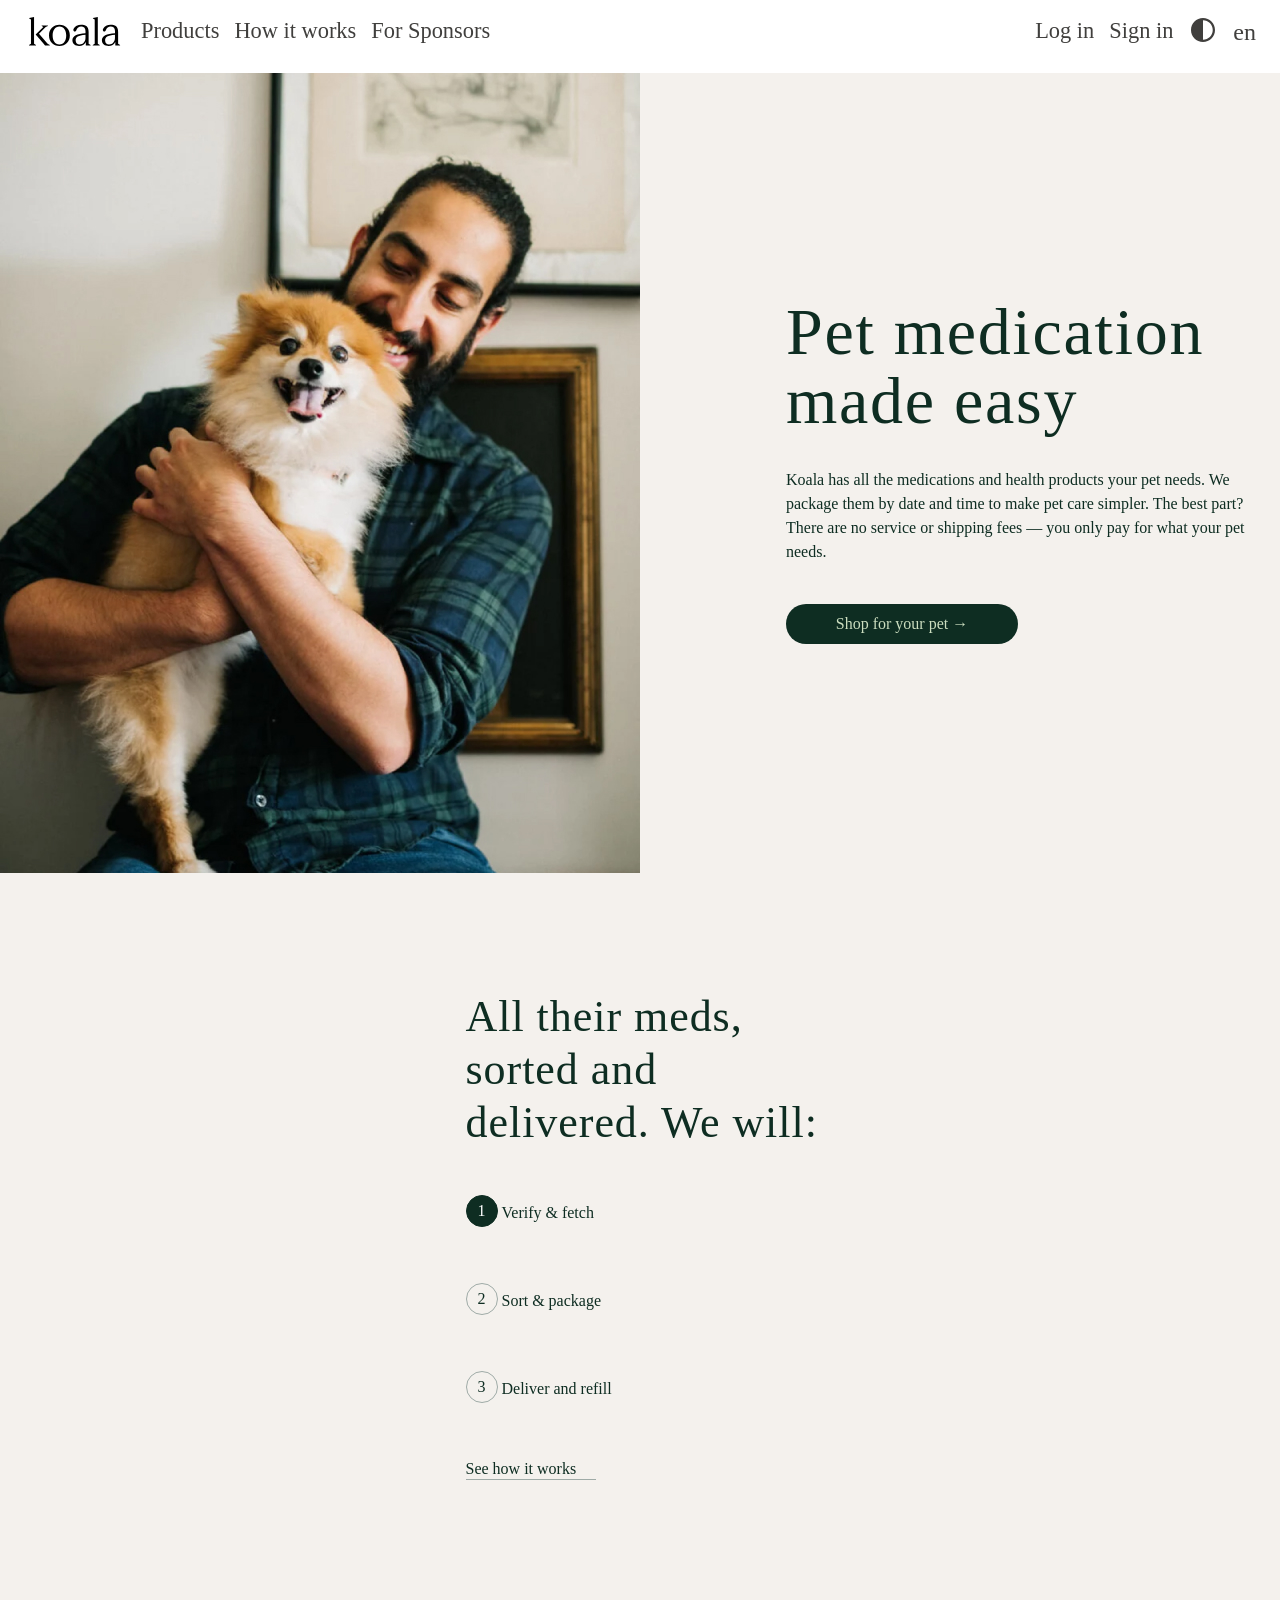
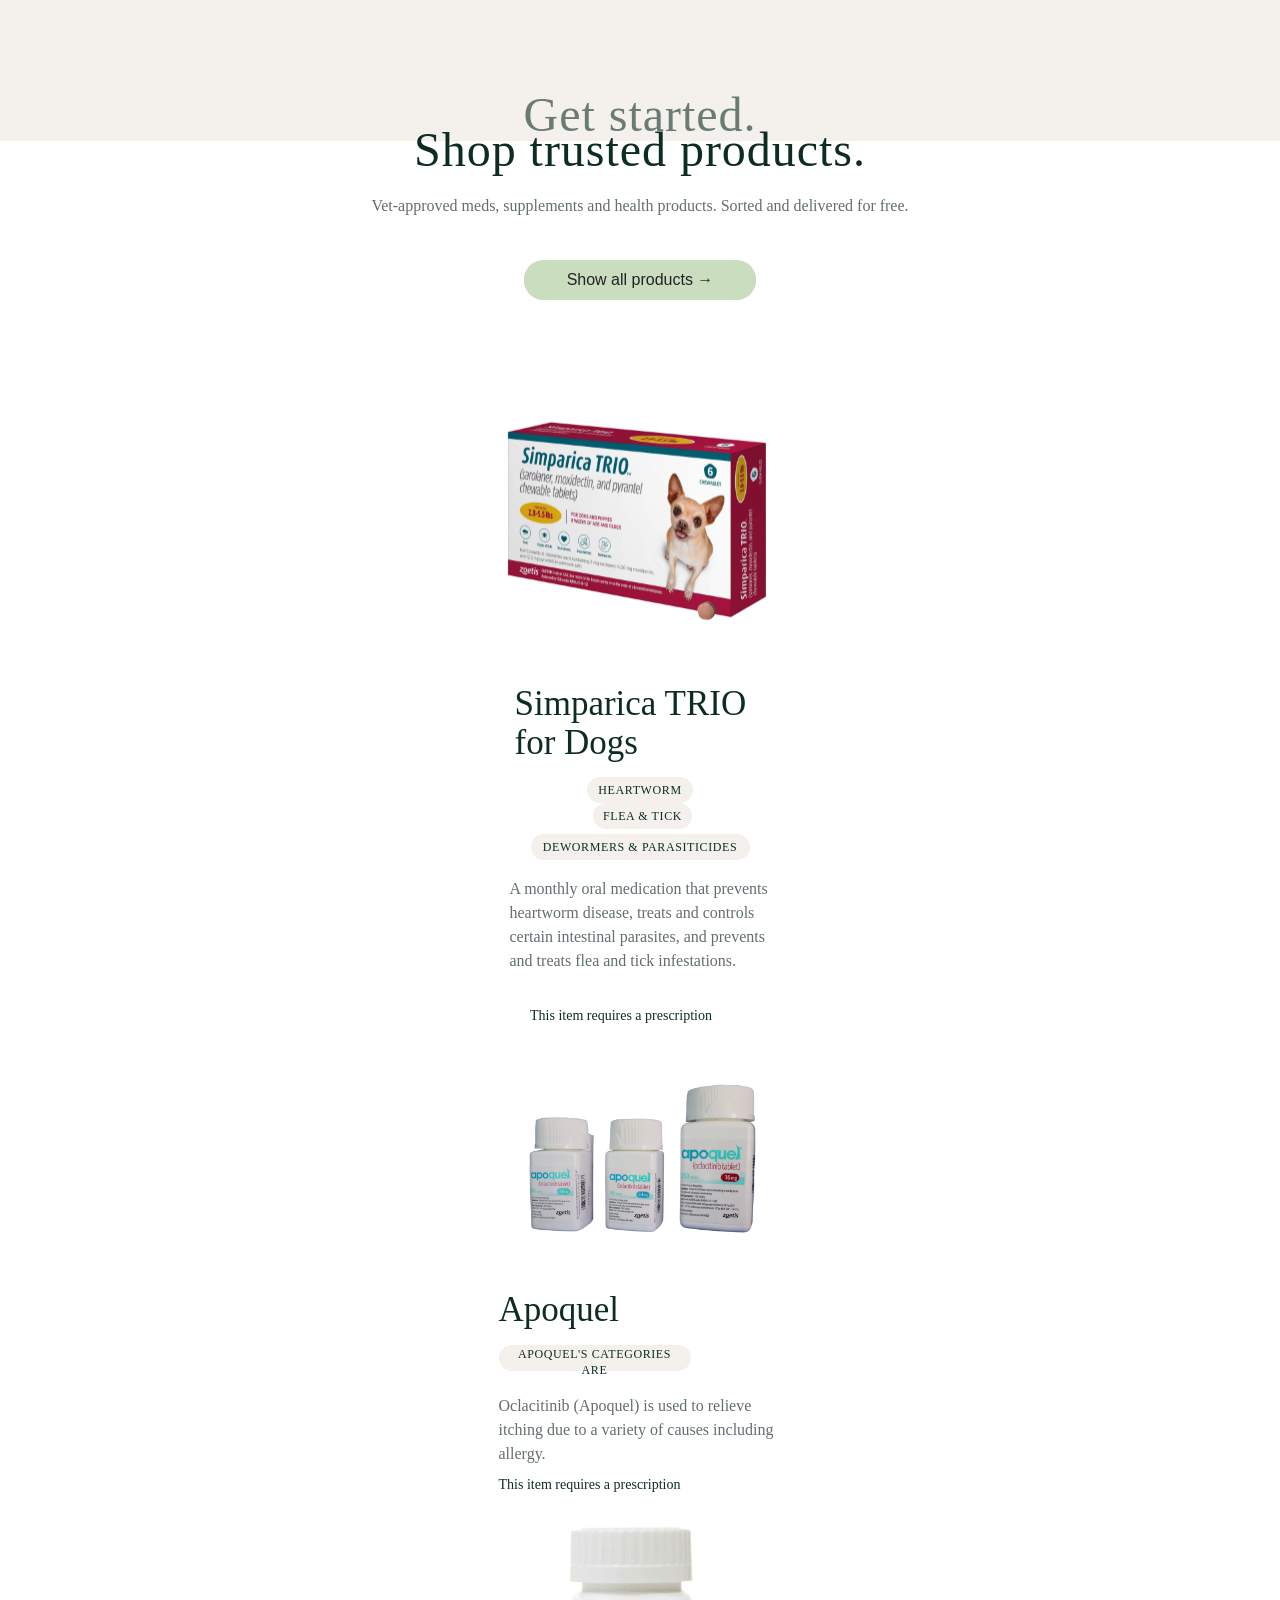
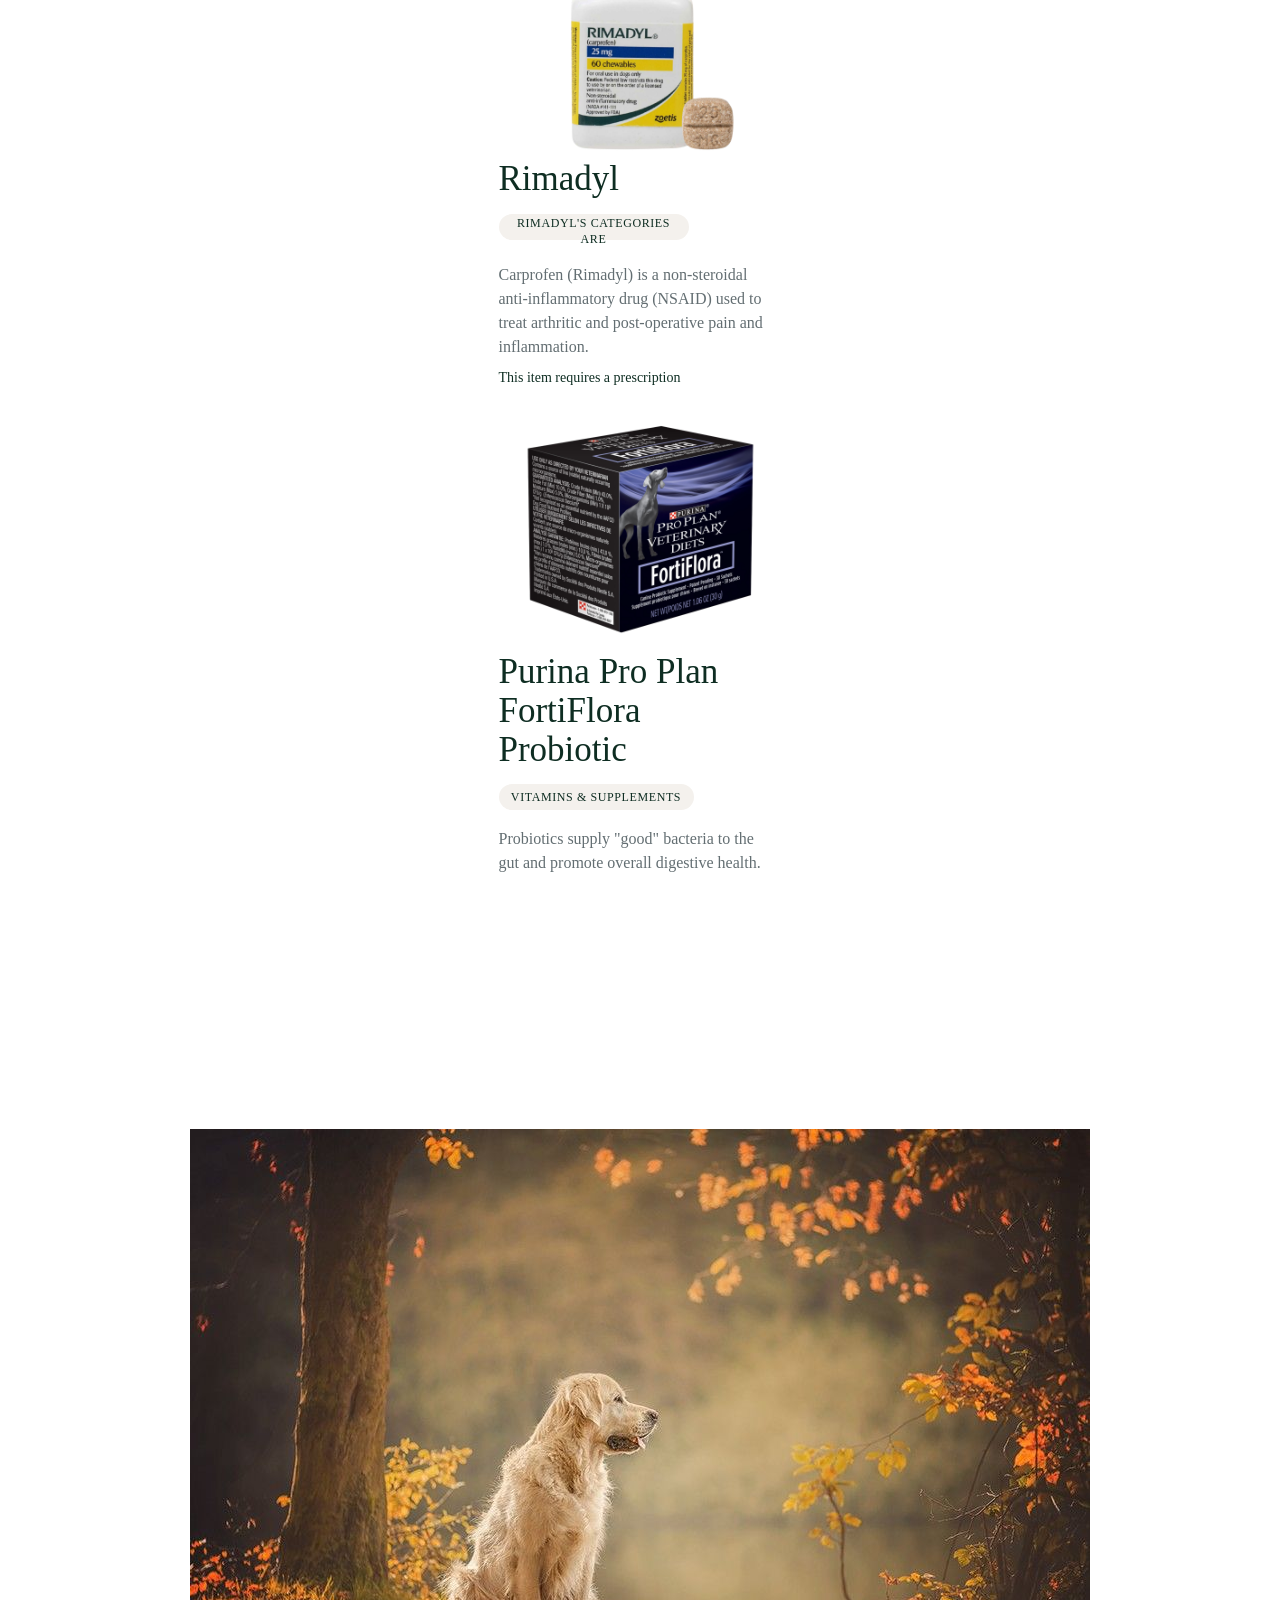
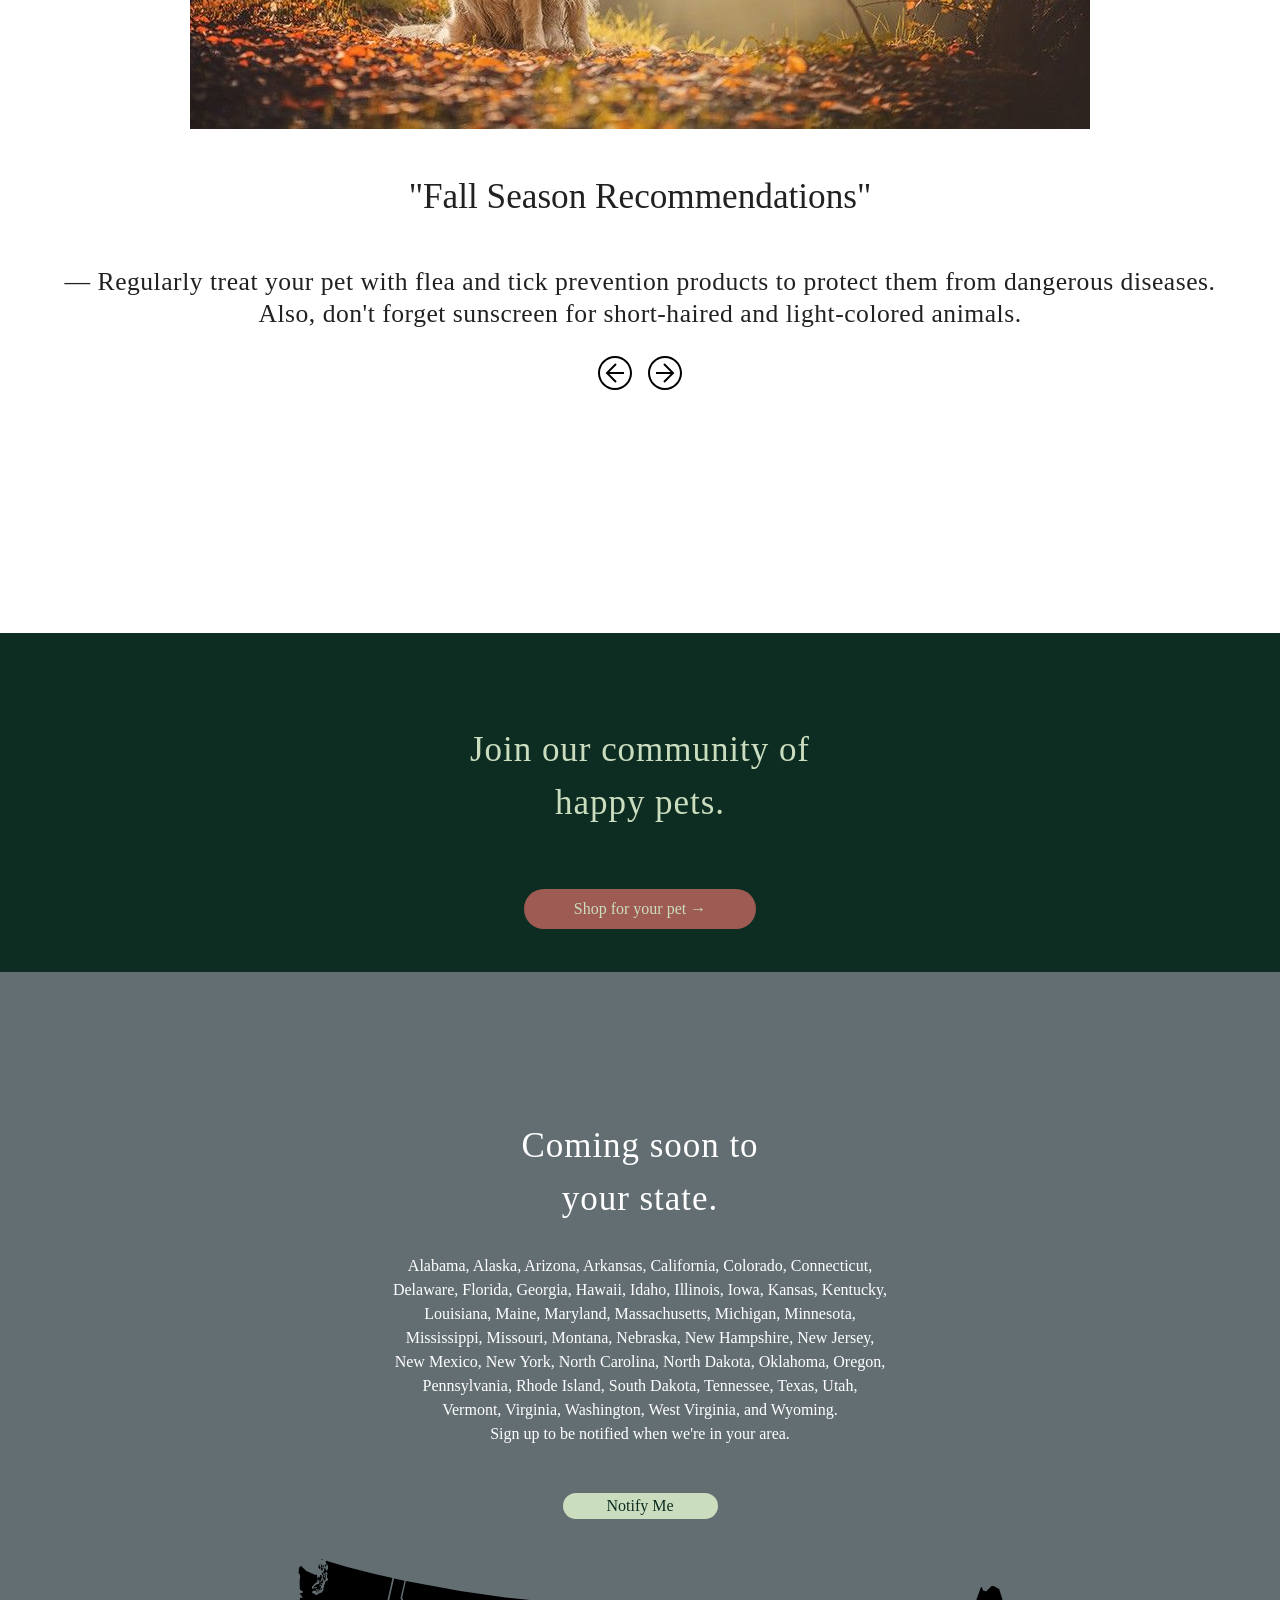
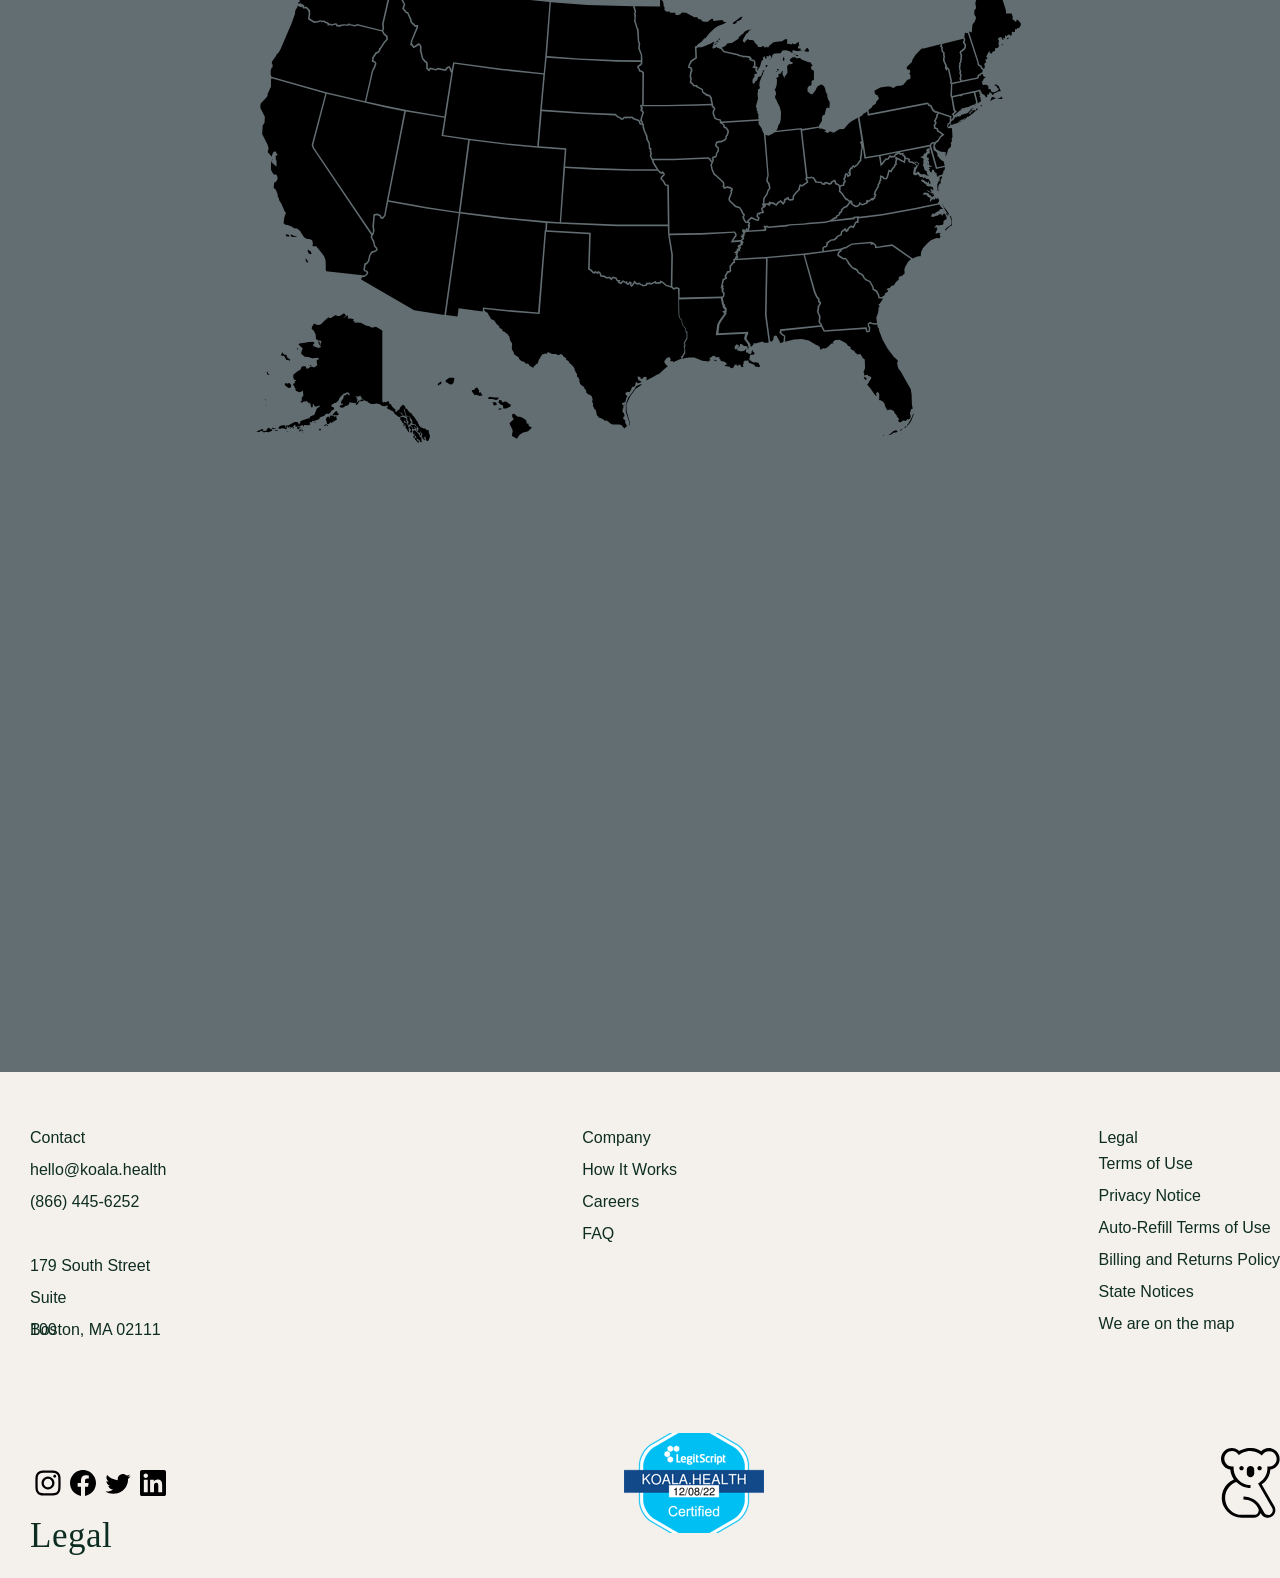
==== html/index.html @ c46f1e29 "v1.2" ====
<!DOCTYPE html>
<html lang="en">
<head>
    <meta charset="UTF-8">
    <meta name="viewport" content="width=device-width, initial-scale=1.0">
    <title>Koala Health</title>
    <link rel="stylesheet" href="../css/style.css">
    <link rel="stylesheet" href="../css/reset.css">
    <link rel="stylesheet" href="../css/stylewindows.css">
</head>
<body>
   <!--<header class="header">
        <div class="wrapper">
            <div class="header_wrapper">
                <nav class="menulogo_nav">
                    <ul class="menulogo_list">
                        <li class="menulogo_item">
                            <a href="" class="header_logo_link">
                                <img src="/img/svg/menu.svg" alt="" class="header_menu_pic">
                            </a>
                        </li>
                        <li class="menulogo_item">
                            <a href="" class="header_logo_link">
                                <img src="/img/svg/logo.svg" alt="" class="header_logo_pic">
                            </a>
                        </li>
                    </ul>
                </nav>                           

                    <nav class="header_nav">
                        
                        <ul class="header_list">
                            
                            <li class="header_item">
                                <a href="" class="header_link">Sign In</a>
                            </li>
                            <li class="header_item">
                                <a href="" class="header_link">Log In</a>
                            </li>
                            <li class="header_item">
                                <div class="changeLang">en</div>
                            </li>
                            <li class="header_item">
                                <a href="../html/howitworks.html" class="header_link">How it works</a>
                            </li>
                            
                        </ul>
                    </nav>
                </div>
            </div>
        </div>
    </header>-->
    <header>
        <div class="container">
            <div class="koala">
                <img class="header_logo_pic" src="../img/svg/logo.svg" alt="logo">
                <nav class="navigation">
                    <ul>
                        <li>
                            <a href="#Products" data-i18="1">Products</a>
                        </li>
                        <li>
                            <a href="../html/howitworks.html" data-i18="2">How it works</a>
                        </li>
                        <li>
                            <a href="../html/forsponsors.html" data-i18="3">For Sponsors</a>
                        </li>

                    </ul>
                </nav>
            </div>
            <div class="right">
                <div class="authorization">
                    <span class="logout hidden" data-i18="54">Logout</span>
                    <span class="logIn" data-i18="55">Log in</span>
                    <span class="sighIn" data-i18="56">Sign in</span>
                </div>
                <div class="changeTheme">
                    <svg width="30" height="30" viewBox="0 0 20 20" fill="none" xmlns="http://www.w3.org/2000/svg">
                        <path d="M10 3.5C13.5899 3.5 16.5 6.41015 16.5 10C16.5 13.5899 13.5899 16.5 10 16.5V3.5ZM10 2C5.58172 2 2 5.58172 2 10C2 14.4183 5.58172 18 10 18C14.4183 18 18 14.4183 18 10C18 5.58172 14.4183 2 10 2Z" fill="#212121"/>
                    </svg>                        
                </div>
                <div class="changeLang">en</div>
                <button class="search" data-i18="4">Search for products</button>
                <div class="burger">
                    <div class="burger_line"></div>
                    <div class="burger_line"></div>
                </div>
            </div>
        </div>
        <div class="burger_menu">
            <nav class="burger_menu_links">
                <ul>
                    <li class="nav_item logout_burger hidden">
                        <span class="nav_items_text" data-i18="54">Logout</span>
                    </li>
                    <li class="nav_item logIn_burger">
                        <span class="nav_items_text" data-i18="55">Log in</span>
                    </li>
                    <li class="nav_item sighIn_burger">
                        <span class="nav_items_text" data-i18="56">Sign in</span>
                    </li>
                    <li class="nav_item">
                        <a class="nav_items_text" href="#Products" data-i18="1">Products</a>
                    </li>
                    <li class="nav_item">
                        <a class="nav_items_text" href="../html/howitworks.html" data-i18="2">How it works</a>
                    </li>
                    <li class="nav_item">
                        <a class="nav_items_text" href="../html/forsponsors.html" data-i18="3">For Sponsors</a>
                    </li>
                </ul>
            </nav>
        </div>
    </header>
    <main class="main">
        <div class="intro">
            <div class="intro_wrap">
                <div class="intro_img">
                    <img src="../img/jpg/intro.jpg" alt="" class="intro_pic">
                </div>
                    <div class="intro_title_right-text">
                        <div class="intro_text_title">
                            <h1 data-i18="7" class="intro_text_title_h">Pet medication made easy</h1>
                        </div>
                        <div class="inro_text_undertitle">
                            <h3 data-i18="104" class="intro_text_undertitle_h3">Koala has all the medications and health products your pet needs. We package them by date and time to make pet care simpler. The best part? There are no service or shipping fees — you only pay for what your pet needs.</h3>
                        </div>
                        <div class="button_shop_pet">
                            <button data-i18="9" type="button" class="button_shop_pet_pic" >Shop for your pet →</button>
                        </div>
                    </div>
                </div>
            </div>
            <div class="tablets">
                <div class="tablets_wrap">
                    <div class="tablets_text">
                        <div class="tablets_text_title">
                            <h2 data-i18="10" class="tablets_text_title_h2">All their meds, sorted and delivered. We will:</h2>
                        </div>
                    </div>
                    <ul class="tablets_list">
                        <li class="tablets_item">
                            <div class="tabletsnum green">
                                <button class="button_circle green"><h3 class="button_text white">1</h3></button>
                                <div class="tablet_text_container">
                                    <h3 data-i18="11" class="tablet_text">Verify & fetch</h3>
                                </div>
                            </div>
                        </li>
                        <li class="tablets_item">
                            <div class="tabletsnum white">
                                <button class="button_circle white"><h3 class="button_text black">2</h3></button>
                                <div class="tablet_text_container">
                                    <h3 data-i18="12"  class="tablet_text">Sort & package</h3>
                                </div>
                            </div>
                        </li>
                        <li class="tablets_item">
                            <div class="tabletsnum white">
                                <button class="button_circle white"><h3 class="button_text black">3</h3></button>
                                <div class="tablet_text_container">
                                    <h3 data-i18="13"  class="tablet_text">Deliver and refill</h3>
                                </div>
                            </div>
                        </li>
                        <li class="tablets_item">
                            <div class="tablets_link">
                                <a href="" class="tablets_link_text">
                                    <h3 data-i18="14" class="tablet_text underline">See how it works</h3>
                                </a>
                            </div>
                            <div class="tablet_underline"></div>    
                        </li>
                    </ul>
                </div>
                <div class="tablets_img">
                    <img src="../img/svg/tablets.svg" alt="" class="tablets-pic">
                </div>
            </div>
            <div class="get_started">
               <h3 data-i18="15" class="get_started_text">Get started.</h3> 
            </div>
            
        </main>
        <div class="shop">
            <div class="shop_wrapper">
                <div class="shop_title_text">
                    <h2 data-i18="16" class="shop_trusted_text">Shop trusted products.</h2>
                    <h3 data-i18="17"  class="shop_undertitle_text">Vet-approved meds, supplements and health products. Sorted and delivered for free.</h3>
                </div>
                <div class="shop_button_title">
                    <button data-i18="18" class="button_shop">Show all products → </button>
                </div>
            </div>
            <div class="catalog_shop">
                <div class="catalog_first">
                    <img src="../img/svg/catalog_first.svg" alt="">
                    <h2 data-i18="19" class="catalog_text_title first">Simparica TRIO for Dogs</h2>
                    <button data-i18="20" class="catalog_first_button first">Heartworm</button>
                    <button data-i18="21" class="catalog_first_button second">Flea & Tick</button>
                    <button data-i18="22" class="catalog_first_button third">Dewormers & Parasiticides</button>
                    <h3 data-i18="23" class="catalog_text_underbutton first">A monthly oral medication that prevents heartworm disease, treats and controls certain intestinal parasites, and prevents and treats flea and tick infestations.</h3>
                    <h4 data-i18="24" class="catalog_lasttext">This item requires a prescription</h4>
                </div>
                <div class="catalog_second">
                    <img src="../img/svg/catalog_second.svg" alt="">
                    <h2 data-i18="25" class="catalog_text_title second">Apoquel</h2>
                    <button data-i18="26" class="catalog_first_button fourth">Apoquel's categories are</button>
                    <h3 data-i18="27" class="catalog_text_underbutton second">Oclacitinib (Apoquel) is used to relieve itching due to a variety of causes including allergy.</h3>
                    <h4 data-i18="28" class="catalog_lasttext">This item requires a prescription</h4>
                </div>
                <div class="catalog_third">
                    <img src="../img/svg/catalog_third.svg" alt="">
                    <h2 data-i18="70" class="catalog_text_title third">Rimadyl</h2>
                    <button data-i18="71" class="catalog_first_button fifth">Rimadyl's categories are</button>
                    <h3 data-i18="72" class="catalog_text_underbutton third">Carprofen (Rimadyl) is a non-steroidal anti-inflammatory drug (NSAID) used to treat arthritic and post-operative pain and inflammation.</h3>
                    <h4 data-i18="73" class="catalog_lasttext">This item requires a prescription</h4>
                </div>
                <div class="catalog_fourth">
                    <img src="../img/svg/catalog_fourth.svg" alt="">
                    <h2 data-i18="74" class="catalog_text_title fourth">Purina Pro Plan FortiFlora Probiotic</h2>
                    <button data-i18="75" class="catalog_first_button sixth">Vitamins & Supplements</button>
                    <h3 data-i18="76" class="catalog_text_underbutton fourth">Probiotics supply "good" bacteria to the gut and promote overall digestive health.</h3>
                </div>
            </div>
        </div>
        <div class="statements" id="statements">
            <div class="container">
                <div class="slider">
                    <div class="slider_container">

                        <div class="slide">
                            <img src= "../img/svg/slider1.jpg" alt="">
                            <p class="statement" data-i18="105">"Fall Season Recommendations"</p>
                            <p class="author" data-i18="106">— Regularly treat your pet with flea and tick prevention products to protect them from dangerous diseases. Also, don't forget sunscreen for short-haired and light-colored animals.</p>
                        </div>
                        <div class="slide">
                            <img src="../img/svg/slider2.jpg"alt="">
                            <p class="statement" data-i18="107">"Winter Season Recommendations"</p>
                            <p class="author" data-i18="108">— Do not take domestic animals on long walks in severe frost. Be sure to provide your pet with warm clothing and paw protection. Don't forget to regularly check for frostbite.</p>
                        </div>
                        <div class="slide">
                            <img src="../img/svg/slider3.jpg" alt="">
                            <p class="statement" data-i18="109">"Spring Season Recommendations"</p>
                            <p class="author" data-i18="110">— After the snow melts, carefully inspect your pet for ticks. Help the animal molt painlessly by providing proper nutrition and care.</p>
                        </div>
                    </div>
                    
                    <div class="arrows">
                        <div class="arrow arrowLeft">
                            <svg xmlns="http://www.w3.org/2000/svg" viewBox="0 0 50 50" width="50" height="50">
                                <path d="M25 42c-9.4 0-17-7.6-17-17S15.6 8 25 8s17 7.6 17 17-7.6 17-17 17zm0-32c-8.3 0-15 6.7-15 15s6.7 15 15 15 15
                                -6.7 15-15-6.7-15-15-15z"/>
                                <path d="M25.3 34.7L15.6 25l9.7-9.7 1.4 1.4-8.3 8.3 8.3 8.3z"/>
                                <path d="M17 24h17v2H17z"/>
                            </svg>
                        </div>
                        <div class="arrow arrowRight">
                            <svg xmlns="http://www.w3.org/2000/svg" viewBox="0 0 50 50" width="50" height="50">
                                <path d="M25 42c-9.4 0-17-7.6-17-17S15.6 8 25 8s17 7.6 17 17-7.6 17-17 17zm0-32c-8.3 0-15 6.7-15 15s6.7 15 15 15 15-6.7 
                                15-15-6.7-15-15-15z"/>
                                <path d="M24.7 34.7l-1.4-1.4 8.3-8.3-8.3-8.3 1.4-1.4 9.7 9.7z"/>
                                <path d="M16 24h17v2H16z"/>
                            </svg>
                        </div>
                    </div>
                </div>
            </div>
        </div>
        <div class="community">
            <div class="commutity_wrap">
                <div class="commutity_first-two_img">
                    <div class="community_first_img_container">
                        <img src="../img/svg/community_first.svg" alt="" class="community_first_img">
                        <div class="community_text_underimage">
                            <h3 data-i18="77" class="community_underimage_text">View Josie's care box</h3>
                            <button class="community_button_arrow">
                                <h5 class="arrow">→</h5>
                            </button>
                        </div>
                    </div>
                    <div class="community_second_img_container">
                        <img src="../img/svg/community_second.svg" alt="" class="community_second_img">
                        <div class="community_text_underimage">
                            <h3 data-i18="78" class="community_underimage_text">View Elijah's care box</h3>
                            <button class="community_button_arrow">
                                <h5 class="arrow">→</h5>
                            </button>
                        </div>
                    </div>
                </div>
                <div data-i18="79" class="community_join_text">Join our community of happy pets.</div>
                <button data-i18="80" type="button" class="button_shop_pet_pic red" >Shop for your pet →</button>
                <div class="commutity_last-two_img">
                    <div class="community_third_img_container">
                        <img src="../img/svg/community_third.svg" alt="" class="community_third_img">
                        <div class="community_text_underimage">
                            <h3 data-i18="81" class="community_underimage_text">View Waffles's care box</h3>
                            <button class="community_button_arrow">
                                <h5 class="arrow">→</h5>
                            </button>
                        </div>
                    </div>
                    <div class="community_fourth_img_container">
                        <img src="../img/svg/community_fourth.svg" alt="" class="community_fourth_img">
                        <div class="community_text_underimage">
                            <h3 data-i18="82" class="community_underimage_text">View Liliana's care box</h3>
                            <button class="community_button_arrow">
                                <h5 class="arrow">→</h5>
                            </button>
                        </div>
                    </div>
                </div>
            </div>
        </div>
        <div class="state">
            <div class="state_wrap">
                <div data-i18="83" class="state_title">Coming soon to your state.</div>
            </div>
            <div data-i18="84" class="state_undertitle">
                Alabama, Alaska, Arizona, Arkansas, California, Colorado, Connecticut, Delaware, Florida, Georgia, Hawaii, Idaho, Illinois, Iowa, Kansas, Kentucky, Louisiana, Maine, Maryland, Massachusetts, Michigan, Minnesota, Mississippi, Missouri, Montana, Nebraska, New Hampshire, New Jersey, New Mexico, New York, North Carolina, North Dakota, Oklahoma, Oregon, Pennsylvania, Rhode Island, South Dakota, Tennessee, Texas, Utah, Vermont, Virginia, Washington, West Virginia, and Wyoming.
                <br>
                Sign up to be notified when we're in your area.
              </div>
              <button data-i18="85" class="state_button">Notify Me</button>
              <img src="../img/svg/states.svg" alt="" class="states_img">
              <div class="map">
                  <div class="container">
                      <iframe src="https://www.google.com/maps/embed?pb=!1m14!1m8!1m3!1d11794.618662449053!2d-71.06482366295164!3d42.34988546388013!3m2!1i1024!2i768!4f13.1!3m3!1m2!1s0x89e37bcee3b0fbdf%3A0x8f96dca8df15fea1!2sKoala%20Health!5e0!3m2!1sru!2sby!4v1718054941399!5m2!1sru!2sby" width="600" height="450" style="border:0;" allowfullscreen="" loading="lazy" referrerpolicy="no-referrer-when-downgrade"></iframe>
                  </div>
              </div>
            </div>
        </section>
        <section class="pagination-section hidden">
            <div class="contain">
                <h1 class="title">Reviews</h1>
                <div class="posts"></div>
                <div class="pagination"></div>
            </div>
        </section>
        <footer class="footer">
            <div class="footer_wrap">
                <div class="footer_wrap_lists">
                    <div class="footer_wrap_list1">
                            <ul class="footer-list1">
                                <li class="footer-item">
                                  <div data-i18="86" class="footer-label first">Contact</div>
                             </li>
                             <li class="footer-item">
                                <div class="footer-list1-1">
                                    <a data-i18="87" href="mailto:hello@koala.health" class="footer-list text1">hello@koala.health</a>
                                </div>
                            </li>
                            <li class="footer-item">
                                <div class="footer-list1-2">
                                    <a data-i18="88" href="tel:+18664456252" class="footer-list text2">(866) 445-6252</a>
                                </div>
                            </li>
                            <li class="footer-item">
                                <div class="footer-list1-3">
                                    <a data-i18="89" href="#1" class="footer-list td text3">179 South Street</a>
                                </div>
                            </li>
                            <li class="footer-item">
                                <div class="footer-list1-4">
                                    <a data-i18="90" href="#1" class="footer-list td text4">Suite 100</a>
                                </div>
                            </li>
                            <li class="footer-item">
                                <div class="footer-list1-5">
                                    <a data-i18="91" href="#1" class="footer-list td text5">Boston, MA 02111</a>
                                </div>
                            </li>
                        </ul>
                    </div>
                    <div class="footer_wrap_list2">
                        <ul class="footer-list2">
                            <li class="footer-item">
                                <div data-i18="92" class="footer-label second">Company</div>
                            </li>
                            <li class="footer-item">
                                <div class="footer-list2-1">
                                    <a data-i18="93" href="#1" class="footer-list text6">How It Works</a>
                                </div>
                            </li>
                            <li class="footer-item">
                                <div class="footer-list2-2">
                                    <a data-i18="94" href="#1" class="footer-list text7">Careers</a>
                                </div>
                            </li>
                            <li class="footer-item">
                                <div class="footer-list2-3">
                                    <a data-i18="95" href="#1" class="footer-list text8">FAQ</a>
                                </div>
                            </li>
                        </ul>
                    </div>
                    <div class="footer_wrap_list3">
                        <ul class="footer-list3">
                            <li class="footer-item">
                                <div data-i18="96" class="footer-label third">Legal</div>
                            </li>
                            <li class="footer-item3">
                                <div class="footer-list3">
                                    <a data-i18="97" href="#1" class="footer-list text9">Terms of Use</a>
                                </div>
                            </li>
                            <li class="footer-item3">
                                <div class="footer-list3">
                                    <a data-i18="98" href="#1" class="footer-list text10">Privacy Notice</a>
                                </div>
                            </li>
                            <li class="footer-item3">
                                <div class="footer-list3">
                                    <a data-i18="99" href="#1" class="footer-list text11">Auto-Refill Terms of Use</a>
                                </div>
                            </li>
                            <li class="footer-item3">
                                <div class="footer-list3">
                                    <a data-i18="100" href="#1" class="footer-list text12">Billing and Returns Policy</a>
                                </div>
                            </li>
                            <li class="footer-item3">
                                <div class="footer-list3">
                                    <a data-i18="101" href="#1" class="footer-list text13">State Notices</a>
                                </div>
                            </li>
                            <li class="footer-item3">
                                <div class="footer-list3">
                                    <a data-i18="102" href="https://www.google.com/maps/place/Koala+Health/@42.3502978,-71.0576568,15z/data=!4m6!3m5!1s0x89e37bcee3b0fbdf:0x8f96dca8df15fea1!8m2!3d42.3502978!4d-71.0576568!16s%2Fg%2F11sfrqntq6?entry=ttu" class="footer-list text14">We are on the map</a>
                                </div>
                            </li>
                            </ul>
                            
                    </div>
                </div>
                <div class="footer_down">
                    <div class="footer_down_wrap">
                        <div class="footer_down_left">
                            <div class="footer_down_left_list">
                                <img src="../img/svg/inst.svg" alt="">
                                <img src="../img/svg/facebook.svg" alt="">
                                <img src="../img/svg/twitter.svg" alt="">
                                <img src="../img/svg/linkedin.svg" alt="">
                            </div>
                            <div data-i18="103" class="legal_text"><h3 class="legal">Legal</h3></div>
                        </div>
                        <div class="footer_down_center">
                            <img src="../img/svg/koala_health_logo.svg" alt="">
                        </div>
                        <div class="footer_down_right">
                            <img src="../img/svg/koala.svg" alt="">
                        </div>
                    </div>
                </div>    
            </div>
        </footer>
        
    <div class="modalRegister_Background modal_background">
        <div class="modalRegister modal">
            <div class="content">
                <form class="form_Register">
                    <h2 class="header_Registration" data-i18="57">Registration</h2>
                    <div class="inputWrapper inputNameWrapper">
                        <input type="text" placeholder="Name" class="inputName" data-i18-placeholder="63">
                        <div class="mistakeMessage mistakeMessageName"></div>
                    </div>
                    <div class="inputWrapper inputSurnameWrapper">
                        <input type="text" placeholder="Surname" class="inputSurname" data-i18-placeholder="64">
                        <div class="mistakeMessage mistakeMessageSurname"></div>
                    </div>
                    <div class="inputWrapper inputPatronymicWrapper">
                        <input type="text" placeholder="Patronymic" class="inputPatronymic" data-i18-placeholder="65">
                        <div class="mistakeMessage mistakeMessagePatronymic"></div>
                    </div>
                    <div class="inputWrapper inputBirthdayWrapper">
                        <input type="text" placeholder="Birthday" class="inputBirthday" data-i18-placeholder="66">
                        <div class="mistakeMessage mistakeMessageBirthday"></div>
                    </div>
                    <div class="inputWrapper inputNumberWrapper">
                        <input type="text" placeholder="Number" class="inputNumber" data-i18-placeholder="67">
                        <div class="mistakeMessage mistakeMessageNumber"></div>
                    </div>
                    <div class="inputWrapper inputEmailWrapper">
                        <input type="text" placeholder="Email" class="inputEmail">
                        <div class="mistakeMessage mistakeMessageEmail"></div>
                    </div>
                    <div class="inputWrapper inputPasswordWrapper">
                        <div class="container">
                            <input type="text" placeholder="Password" class="inputPassword" data-i18-placeholder="68">
                            <div class="generatePassword">
                                <svg xmlns="http://www.w3.org/2000/svg" width="30" height="30" viewBox="0 0 24 24" fill="none" stroke="currentColor" stroke-width="2" stroke-linecap="round" stroke-linejoin="round">
                                    <path d="M15 4V2" />
                                    <path d="M15 16v-2" />
                                    <path d="M8 9h2" />
                                    <path d="M20 9h2" />
                                    <path d="M17.8 11.8 19 13" />
                                    <path d="M15 9h0" />
                                    <path d="M17.8 6.2 19 5" />
                                    <path d="m3 21 9-9" />
                                    <path d="M12.2 6.2 11 5" />
                                </svg>                
                            </div>              
                        </div>
                        <div class="mistakeMessage mistakeMessagePassword"></div>
                    </div>
                    <div class="inputWrapper inputRepeatPasswordWrapper">
                        <input type="text" placeholder="Repeat password" class="inputRepeatPassword" data-i18-placeholder="69">
                        <div class="mistakeMessage mistakeMessageRepeatPassword"></div>
                    </div>
                    <button type="submit" class="submitRegistration" data-i18="59" disabled>Submit</button>
                </form>
            </div>
        </div>
    </div>
    <div class="modalAuthorization_Background modal_background">
        <div class="modalAuthorization modal">
            <form class="form_Authorization">
                <h2 class="header_Authorization" data-i18="58">Authorization</h2>
                <div class="inputWrapper inputEmailWrapper">
                    <input type="text" placeholder="Email" class="inputEmailAuthorization">
                    <div class="mistakeMessage mistakeMessageEmailAuthorization"></div>
                </div>
                <div class="inputWrapper inputPasswordWrapper">
                    <input type="text" placeholder="Password" class="inputPasswordAuthorization" data-i18-placeholder="68">
                    <div class="mistakeMessage mistakeMessagePasswordAuthorization"></div>
                </div>
                <button type="submit" class="submitAuthorization" data-i18="59" disabled>Submit</button>
            </form>
        </div>
    </div>
    <div class="modalAccount_Background modal_background">
        <div class="modalAccount modal">
            <div class="cross_account">
                <svg height="35" version="1.1" viewBox="0 0 25 25" width="35" xmlns="http://www.w3.org/2000/svg" xmlns:xlink="http://www.w3.org/1999/xlink">
                    <title/><desc/><defs/><g fill="none" fill-rule="evenodd" id="TabBar-Icons" stroke="none" stroke-width="1"><g fill="#000000" id="Cross-Cricle"><path d="M12.5,25 C19.4035594,25 25,19.4035594 25,12.5 C25,5.59644063 19.4035594,0 12.5,0 C5.59644063,0 0,5.59644063 0,12.5 C0,19.4035594 5.59644063,25 12.5,25 L12.5,25 Z M12.5,24 C18.8512746,24 24,18.8512746 24,12.5 C24,6.14872538 18.8512746,1 12.5,1 C6.14872538,1 1,6.14872538 1,12.5 C1,18.8512746 6.14872538,24 12.5,24 Z M13.2071068,12.5 L18.863961,6.84314575 L18.1568542,6.13603897 L12.5,11.7928932 L6.84314575,6.13603897 L6.13603897,6.84314575 L11.7928932,12.5 L6.13603897,18.1568542 L6.84314575,18.863961 L12.5,13.2071068 L18.1568542,18.863961 L18.863961,18.1568542 L13.2071068,12.5 L13.2071068,12.5 Z" id="Check-Circle"/></g></g>
                </svg>
            </div>
            <div class="wrapper">
                <h2 class="header"  data-i18="8">Account</h2>
                <div class="data">
                    <div><span data-i18="36">Name: </span><span class="account_name"></span></div>
                    <div><span data-i18="61">Surname: </span><span class="account_surname"></span></div>
                    <div><span data-i18="60">Patronymic: </span><span class="account_patronymic"></span></div>
                    <div><span data-i18="62">Birthday: </span><span class="account_birthday"></span></div>
                    <div><span data-i18="37">Number: </span><span class="account_number"></span></div>
                    <div><span data-i18="38">Email: </span><span class="account_email"></span></div>
                    <div><span data-i18="39">Password: </span><span class="account_password"></span></div>
                </div>
            </div>
        </div>
    </div>
        <script type="module" src="../js/MainPage/index.js"></script>
    </body>
</html>
---- css/style.css ----
.wrapper {
  max-width: 1280px;
  margin: 0 auto;
}
header .right .burger {
  display: none;
  width: 44px;
  height: 44px;
  z-index: 2;
  transition: 500ms all;
  flex-direction: column;
  align-items: center;
  justify-content: center;
  border: 1px solid #665f55;
  border-radius: 50%;
}

header .right .burger.burgeroff .burger_line:first-child {
  transform: rotate(-45deg) translate(-3px, 3px);
}

header .right .burger.burgeroff .burger_line:last-child {
  transform: rotate(45deg) translate(-3px, -3px);
}

header .right .burger .burger_line {
  width: 16px;
  height: 2px;
  margin: 3px 0;
  background-color: #403f3d;
  transition: 500ms all;
}

header .burger_menu {
  background: #fff;
  left: 100%;
  top: 0;
  width: 100%;
  height: 100vh;
  position: fixed;
  padding: 80px 40px 20px 40px;
  flex-direction: column;
  align-items: center;
  gap: 100px;
  transition: 500ms all;
  display: flex;
  z-index: 1;
}

header .burger_menu.opened {
  left: 0;
}

header .burger_menu .burger_menu_links ul {
  display: flex;
  flex-direction: column;
  align-items: center;
  gap: 40px;
}

header .burger_menu .burger_menu_links ul li {
  list-style: none;
}

header .burger_menu .burger_menu_links ul .nav_items_text {
  font-size: 3.2rem;
  font-weight: 600;
  line-height: 125%;
  text-decoration: none;
}
.burger_menu {
  background: #fff;
  left: 100%;
  top: 0;
  width: 100%;
  height: 100vh;
  position: fixed;
  padding: 80px 40px 20px 40px;
  flex-direction: column;
  align-items: center;
  gap: 100px;
  transition: 500ms all;
  display: flex;
  z-index: 1;
  &.opened {
      left: 0;
  }
  .burger_menu_links {
      ul {
          display: flex;
          flex-direction: column;
          align-items: center;
          gap: 40px;
          li {
              list-style: none;
          }
          .nav_items_text {
              font-size: 3.2rem;
              font-weight: 600;
              line-height: 125%;
              text-decoration: none;
          }
      }
  }
}
header {
  .container {
      display: flex;
      align-items: center;
      justify-content: space-between;
      padding: 12px 24px;
  }
  .brex {
      display: flex;
      align-items: center;
      gap: 15px;
      .brexLogo {
          padding: 5px;
      }
  }
  .navigation {
      ul {
          display: flex;
          list-style: none;
          gap: 15px;
          a {
              font-size: 1.4rem;
          }
      }
  }
  .authorization {
      display: flex;
      align-items: center;
      gap: 15px;
      span {
          font-size: 1.4rem;
          cursor: pointer;
      }
  }
  .changeTheme {
      cursor: pointer;
  }
  .changeLang {
      cursor: pointer;
      font-size: 1.5rem;
  }
  .right {
      display: flex;
      align-items: center;
      gap: 15px;
      .contact {
          height: 36px;
          padding: 0 30px;
          border-radius: 10px;
          color: #fff;
          font-size: 1.4rem;
          transition: 300ms all;
      }
      .burger {
          display: none;
          width: 44px;
          height: 44px;
          z-index: 2;
          transition: 500ms all;
          flex-direction: column;
          align-items: center;
          justify-content: center;
          border: 1px solid #665f55;
          border-radius: 50%;
          &.burgeroff {
              .burger_line:first-child {
                  transform: rotate(-45deg) translate(-3px, 3px);
              }
              .burger_line:last-child {
                  transform: rotate(45deg) translate(-3px, -3px);
              }
          }
          .burger_line {
              width: 16px;
              height: 2px;
              margin: 3px 0;
              background-color: #403f3d;
              transition: 500ms all;
          }
      }
  }
  .burger_menu {
      background: #fff;
      left: 100%;
      top: 0;
      width: 100%;
      height: 100vh;
      position: fixed;
      padding: 80px 40px 20px 40px;
      flex-direction: column;
      align-items: center;
      gap: 100px;
      transition: 500ms all;
      display: flex;
      z-index: 1;
      &.opened {
          left: 0;
      }
      .burger_menu_links {
          ul {
              display: flex;
              flex-direction: column;
              align-items: center;
              gap: 40px;
              li {
                  list-style: none;
              }
              .nav_items_text {
                  font-size: 3.2rem;
                  font-weight: 600;
                  line-height: 125%;
                  text-decoration: none;
              }
          }
      }
  }
}

/* Header styles start*/

.header_wrapper {
  display: flex; /* Включаем flexbox */
  flex-wrap: wrap;
  align-items: flex-end;
  justify-content: space-between; /* Выравниваем элементы по вертикали */
  margin: 0 auto;
  margin-top: 30px;
}
.header {
  position: fixed;
  top: 0;
  left: 0;
  width: 100%;
}
.header_logo {
  padding-left: 30px;
}

.header_search {
  padding-left: 345px;
}

.header_list {
  display: flex;
  flex-wrap: wrap;
}

.menulogo_list {
  display: flex;
  flex-wrap: wrap;
}
.changeLang {
  cursor: pointer;
  font-size: 1.5rem;
}

.header_item {
  margin-right: 25px;
}

.header_item:last-child {
  margin-right: 30px;
}

.menulogo_item {
  margin-left: 30px;
}

.search {
  box-sizing: border-box;
  width: 227px;
  height: 40px;

  background: #ffffff;
  border: 1px solid #d1dbd6;
  border-radius: 1000px;
}
.header_link {
  color: white;
  text-decoration: none;
  font-family: "Segoe UI";
  font-style: normal;
  font-weight: 400;
  font-size: 16px;
  line-height: 20px;
  color: #0e2d22;
}

/* Header styles start*/

/* Main styles start*/

.main {
  max-width: 1280px;
  margin: 0 auto;
  background-color: #f4f1ed;
}

.intro_text_title_h {
  font-family: "Times New Roman";
  font-style: normal;
  font-weight: 400;
  font-size: 66px;
  line-height: 69px;
  letter-spacing: 1.72235px;
  color: #0e2d22;
}

.intro_text_title {
  display: inline-block;
  width: 419px;
  height: 138px;
}

.intro_text_undertitle_h3 {
  font-family: "Segoe UI";
  font-style: normal;
  font-weight: 400;
  font-size: 16px;
  line-height: 24px;
  color: #0e2d22;
}

.inro_text_undertitle {
  width: 494px;
  height: 96px;
}

.button_shop_pet {
  display: inline-block;
  width: 232px;
  height: 40px;
  background: #0e2d22;
  border-radius: 1000px;
  margin-top: 40px;
}

.button_shop_pet_pic {
  background-color: transparent;
  border-color: transparent;
  width: 232px;
  height: 40px;
  font-family: "Segoe UI";
  font-style: normal;
  font-weight: 400;
  font-size: 16px;
  line-height: 24px;
  text-align: center;
  color: #cbddbf;
}

.intro_wrap {
  display: grid;
  grid-template-columns: repeat(2, 1fr);
  grid-gap: 70px;
  grid-row-gap: 20px;
}

.intro_title_right-text {
  margin-top: 224px;
}

.inro_text_undertitle {
  margin-top: 33px;
}
.intro {
  padding-bottom: 117px;
}

.tablets {
  display: grid;
  grid-template-columns: repeat(2, 1fr);
  margin-left: 132px;
}

.tablets_text_title {
  width: 359px;
  height: 159px;
  margin-bottom: 46px;
}

.tablets_text_title_h2 {
  font-family: "Times New Roman";
  font-style: normal;
  font-weight: 400;
  font-size: 44px;
  line-height: 53px;
  letter-spacing: 0.960471px;
  color: #0e2d22;
  width: 359px;
  height: 159px;
}

.tabletsnum {
  width: 30px;
  height: 30px;
  display: flex;
  margin-bottom: 56px;
}

.tabletsnum.white {
  background: #f4f1ed;
  border-radius: 1000px 0px 0px 0px;
  gap: 0px;
  border: 1px solid #9faba7;
  opacity: 0px;
  border-radius: 1000px;
}
.tabletsnum.green {
  background: #0e2d22;
  border-radius: 1000px;
  border: 1px solid #0e2d22;
}

.button_circle {
  background-color: transparent;
  border-color: transparent;
}

.button_text {
  width: 6px;
  height: 24px;
  font-family: "Segoe UI";
  font-style: normal;
  font-weight: 400;
  font-size: 16px;
  line-height: 24px;
  margin-left: 3px;
  color: #ffffff;
  text-align: center;
}

.tablet_text_container {
  margin-left: 10px;
  display: flex;
  align-items: center;
  margin-top: 4px;
}

.tablet_text {
  width: 292px;
  height: 20px;
  font-family: "Segoe UI";
  font-style: normal;
  font-weight: 400;
  font-size: 16px;
  line-height: 20px;
  color: #0e2d22;
}

.button_text.black {
  color: #0e2d22;
}

.tablets_link {
  width: 130px;
  height: 20px;
  gap: 0px;
  opacity: 0px;
}
.tablets_link_text {
  text-decoration: none;
  color: transparent;
}
.tablet_underline {
  width: 130px;
  height: 1px;
  gap: 0px;
  opacity: 0px;
  background: #9faba7;
}
.tablets_img {
  margin-top: 11px;
  width: 593px;
  height: 438px;
  gap: 0px;
  opacity: 0px;
  margin-right: 132px;
}
.get_started {
  font-family: "Times New Roman";
  font-style: normal;
  font-weight: 400;
  font-size: 48px;
  line-height: 53px;
  text-align: center;
  letter-spacing: 0.960471px;
  color: rgba(14, 45, 34, 0.6);
  margin-top: 208px;
}
.get_started_text {
  margin: 0 auto;
  width: 50%;
}
/* Main styles end*/

/* Shop styles start*/

.shop {
  width: 1280px;
  height: 884px;
  gap: 0px;
  border-radius: 60px 60px 0px 0px;
  opacity: 0px;
  background: #ffffff;
  margin: 0 auto;
}

.shop_trusted_text {
  margin: 0 auto;
  transform: translateY(-18px);
  font-family: "Times New Roman";
  font-weight: 400;
  font-size: 48px;
  line-height: 53px;
  text-align: center;
  letter-spacing: 0.960471px;
  color: #0e2d22;
}

.shop_title_text {
  margin: 0 auto;
  text-align: center;
}

.shop_undertitle_text {
  margin-top: px;
  transform: translateY();
  font-family: "Segoe UI";
  font-weight: 400;
  font-size: 16px;
  line-height: 24px;
  text-align: center;
  color: #636e72;
}

.shop_button_title {
  width: 232px;
  height: 40px;
  background: #cbddbf;
  border-radius: 1000px;
  margin: 0 auto;
  margin-top: 42px;
  margin-bottom: 57px;
}

.button_shop {
  width: 100%;
  height: 40px;
  background: #cbddbf;
  border-radius: 1000px;
  border: 0px;
}

.catalog_shop {
  display: grid;
  grid-template-columns: repeat(4, 1fr);
  grid-gap: 30px;
  margin-left: 30px;
}

.catalog_text_title {
  font-family: "Times New Roman";
  font-style: normal;
  font-weight: 400;
  font-size: 35px;
  line-height: 39px;
  color: #0e2d22;
  margin-top: 8px;
}

.catalog_text_title.first {
  width: 251px;
  height: 78px;
}
.catalog_text_title.second {
  width: 132px;
  height: 39px;
}
.catalog_text_title.third {
  width: 128px;
  height: 39px;
}
.catalog_text_title.fourth {
  width: 240px;
  height: 116px;
}
.catalog_first_button {
  background: #f4f1ed;
  border-radius: 1000px;
  font-family: "Segoe UI";
  font-style: normal;
  font-weight: 400;
  font-size: 12px;
  line-height: 16px;
  letter-spacing: 0.6px;
  text-transform: uppercase;
  color: #0e2d22;
  border: 0px;
}

.catalog_first_button.first {
  width: 106px;
  height: 26px;
  margin-top: 15px;
}

.catalog_first_button.second {
  width: 99px;
  height: 26px;
  margin-left: 5px;
}

.catalog_first_button.third {
  width: 219px;
  height: 26px;
  margin-top: 5px;
}
.catalog_first_button.fourth {
  width: 192px;
  height: 26px;
  margin-top: 16px;
}
.catalog_first_button.fifth {
  width: 190px;
  height: 26px;
  margin-top: 16px;
}
.catalog_first_button.sixth {
  width: 195px;
  height: 26px;
  margin-top: 16px;
}
.catalog_text_underbutton {
  margin-top: 17px;
  font-family: "Segoe UI";
  font-style: normal;
  font-weight: 400;
  font-size: 16px;
  line-height: 24px;
  color: #636e72;
}
.catalog_text_underbutton.first {
  width: 261px;
  height: 120px;
}
.catalog_text_underbutton.second {
  width: 279px;
  height: 72px;
}
.catalog_text_underbutton.third {
  width: 273px;
  height: 96px;
}
.catalog_text_underbutton.fourth {
  width: 275px;
  height: 72px;
}
.catalog_lasttext {
  margin-top: 8px;
  width: 220px;
  height: 21px;
  font-family: "Segoe UI";
  font-style: normal;
  font-weight: 400;
  font-size: 14px;
  line-height: 21px;
  color: #0e2d22;
}
/* Shop styles end*/

/* Community styles start*/

.community {
  margin: 0 auto;
  width: 1280px;
  height: 1236px;
  background: #0e2d22;
  border-radius: 0px;
}

.commutity_first-two_img {
  display: grid;
  grid-template-columns: repeat(2, 1fr);
}
.community_first_img_container {
  margin-left: 30px;
  margin-top: 150px;
}
.community_button_arrow {
  width: 24px;
  height: 24px;
  border: 0px;
  background: #9e5b54;
  border-radius: 1000px;

  font-family: "Segoe UI";
  font-style: normal;
  font-weight: 400;
  font-size: 16px;
  line-height: 24px;
  text-align: center;
  color: #ebe8de;
  margin-left: 5px;
  margin-top: 2px;
}

.arrow {
  transform: translateY(-2px);
}

.community_text_underimage {
  display: flex;
  flex-direction: row;
  margin-top: 9px;
}

.community_underimage_text {
  font-family: "Segoe UI";
  font-style: normal;
  font-weight: 400;
  font-size: 16px;
  line-height: 24px;
  color: #cbddbf;
}

.community_second_img_container {
  margin-left: 203px;
  margin-top: 150px;
}
.community_join_text {
  font-family: "Times New Roman";
  font-style: normal;
  font-weight: 400;
  font-size: 47px;
  line-height: 53px;
  /* identical to box height, or 112% */
  text-align: center;
  letter-spacing: 0.960471px;
  color: #cbddbf;
  width: 403px;
  height: 106px;
  margin: 0 auto;
  transform: translateY(-60px);
}
.button_shop_pet_pic.red {
  background: #9e5b54;
  border-radius: 1000px;
  margin: 0 auto;
  display: flex;
  justify-content: center;
  align-items: center;
}

.commutity_last-two_img {
  display: grid;
  grid-template-columns: repeat(2, 1fr);
}

.community_third_img_container {
  margin-left: 30px;
  margin-top: 43px;
}
.community_fourth_img_container {
  margin-left: 305px;
  transform: translateY(-20px);
}
/* Community styles end*/

/* State styles start*/

.state {
  width: 1280px;
  height: 1700px;
  background: #636e72;
  border-radius: 0;
  margin: 0 auto;
  display: flex;
  flex-direction: column;
  align-items: center;
}

.state_title {
  margin-top: 147px;
  width: 312px;
  height: 106px;
  font: 400 46px/53px "Times New Roman";
  text-align: center;
  letter-spacing: 0.960471px;
  color: #fff;
  display: flex;
  align-items: center;
}

.state_undertitle {
  padding-top: 29px;
  width: 495px;
  height: 192px;
  font-family: "Segoe UI";
  font-style: normal;
  font-weight: 400;
  font-size: 16px;
  line-height: 24px;
  text-align: center;
  color: #ffffff;
}

.state_button {
  width: 155px;
  height: 54px;
  background: #cbddbf;
  border-radius: 1000px;
  border: 0px;

  font-family: "Segoe UI";
  font-style: normal;
  font-weight: 400;
  font-size: 16px;
  line-height: 24px;
  text-align: center;
  color: #0e2d22;
  margin-top: 47px;
}

.states_img {
  margin-top: 40px;
}

/* State styles end*/

.map {
  .container {
      display: flex;
      justify-content: center;
      padding: 100px 32px 100px 32px;
      iframe {
          width: 800px;
      }
  }
}
/* Footer styles start*/

.footer {
  width: 1280px;
  height: 455px;
  background: #f4f1ed;
  border-radius: 0px;
  padding: 20px 0;
  margin: 0 auto;
  display: flex;
}

.footer_wrap_lists {
  margin-top: 30px;
  margin-left: 30px;
  display: flex;
}

.footer-label {
  font-family: "Segoe UI", sans-serif;
  font-style: normal;
  font-weight: 400;
  font-size: 16px;
  line-height: 32px;
  color: #0e2d22;
}
.footer-label.first {
  width: 63px;
  height: 32px;
  margin-bottom: 6px;
}

.footer-list {
  text-decoration: none;
  font-family: "Segoe UI", sans-serif;
  font-style: normal;
  font-weight: 400;
  font-size: 16px;
  line-height: 20px;
  color: #0e2d22;
}
.footer-list.td {
  line-height: 32px;
}

.footer-list1-1 {
  width: 134px;
  height: 20px;
  margin-bottom: 12px;
}
.footer-list1-2 {
  width: 119px;
  height: 20px;
  margin-bottom: 38px;
}
.footer-list1-3 {
  width: 124px;
  height: 32px;
}
.footer-list1-4 {
  width: 7px;
  height: 32px;
}
.footer-list1-5 {
  width: 133px;
  height: 32px;
}
.footer_wrap_list2 {
  margin-left: 179px;
}
.footer-label.second {
  width: 72px;
  height: 32px;
  margin-bottom: 6px;
}
.footer-list2-1 {
  width: 98px;
  height: 20px;
  margin-bottom: 12px;
}

.footer-list2-2 {
  width: 57px;
  height: 20px;
  margin-bottom: 12px;
}

.footer-list2-3 {
  width: 30px;
  height: 20px;
}
.footer-item3 {
  margin-bottom: 12px;
}
.footer-item3:first-child {
  margin-top: 6px;
}
.footer-item3:last-child {
  margin-bottom: 0px;
}
.footer_wrap_list3 {
  margin-left: 215px;
}
.footer_down_wrap {
  display: flex;
  flex-wrap: wrap;
}
.footer_down_left {
  margin-left: 30px;
  margin-top: 119px;
}
.footer_down_left_list {
  display: block;
}

.legal_text {
  width: 84px;
  height: 44px;
  padding-top: 13px;
}

.legal {
  font-family: "Times New Roman";
  font-style: normal;
  font-weight: 400;
  font-size: 35px;
  line-height: 43px;
  letter-spacing: 0.54px;
  color: #0e2d22;
}
.footer_down_center {
  margin-top: 91px;
  margin-left: 401px;
}
.footer_down_right {
  margin-top: 121px;
  margin-left: 481px;
}
/* Footer styles end*/

.container {
  max-width: 1280px;
  margin: 0 auto;
}

.noscroll {
  overflow: hidden;
}

.hidden {
  display: none;
}

a {
  text-decoration: none;
}

li {
  list-style: none;
}

button {
  cursor: pointer;
}
header {
  .container {
      display: flex;
      align-items: center;
      justify-content: space-between;
      padding: 12px 24px;
  }
  .koala {
      display: flex;
      align-items: center;
      gap: 15px;
      .header_logo_pic {
          padding: 5px;

          color: #0e2d22;
      }
  }
  .navigation {
      ul {
          display: flex;
          list-style: none;
          gap: 15px;
          font-family: "Segoe UI";

          color: #0e2d22;

          a {
              font-size: 1.4rem;
          }
      }
  }
  .authorization {
      display: flex;
      align-items: center;
      gap: 15px;
      span {
          font-size: 1.4rem;
          cursor: pointer;
      }
  }
  .changeTheme {
      cursor: pointer;
  }
  .changeLang {
      cursor: pointer;
      font-size: 1.5rem;
  }
  .right {
      display: flex;
      align-items: center;
      gap: 15px;
      .contact {
          height: 36px;
          padding: 0 30px;
          border-radius: 10px;
          border: 1px solid #f46a35;
          background: #f46a35;
          color: #fff;
          font-size: 1.4rem;
          transition: 300ms all;
      }
      .burger {
          display: none;
          width: 44px;
          height: 44px;
          z-index: 2;
          transition: 500ms all;
          flex-direction: column;
          align-items: center;
          justify-content: center;
          border: 1px solid #665f55;
          border-radius: 50%;
          &.burgeroff {
              .burger_line:first-child {
                  transform: rotate(-45deg) translate(-3px, 3px);
              }
              .burger_line:last-child {
                  transform: rotate(45deg) translate(-3px, -3px);
              }
          }
          .burger_line {
              width: 16px;
              height: 2px;
              margin: 3px 0;
              background-color: #403f3d;
              transition: 500ms all;
          }
      }
  }
  .burger_menu {
      background: #fff;
      left: 100%;
      top: 0;
      width: 100%;
      height: 100vh;
      position: fixed;
      padding: 80px 40px 20px 40px;
      flex-direction: column;
      align-items: center;
      gap: 100px;
      transition: 500ms all;
      display: flex;
      z-index: 1;
      &.opened {
          left: 0;
      }
      .burger_menu_links {
          ul {
              display: flex;
              flex-direction: column;
              align-items: center;
              gap: 40px;
              li {
                  list-style: none;
              }
              .nav_items_text {
                  font-size: 3.2rem;
                  font-weight: 600;
                  line-height: 125%;
                  text-decoration: none;
              }
          }
      }
  }
}

.modal_background {
  position: fixed;
  width: 100%;
  height: 100%;
  top: 0;
  left: 0;
  background-color: rgba(64, 63, 61, 0.8);
  display: none;
  z-index: 2;
  padding: 56px;
  &.active {
      display: block;
  }
  .modal {
      height: 100%;
      width: 100%;
      position: relative;
      top: 50%;
      left: 50%;
      transform: translate(-50%, -50%);
      padding: 16px;
      border-radius: 40px;
      background: #fff;
      display: flex;
      align-items: center;
      justify-content: center;
      .content {
          max-height: 90%;
          width: 100%;
          overflow: auto;
          form {
              margin: 0 auto;
          }
      }
  }
}

.modalRegister_Background {
  .modalRegister {
      overflow: auto;
      .form_Register {
          width: 100%;
          max-width: 350px;
          display: flex;
          flex-direction: column;
          align-items: center;
          gap: 20px;
      }
      .header_Registration {
          font-size: 3rem;
      }
      .inputWrapper {
          width: 100%;
      }
      input {
          width: 100%;
          padding: 5px;
          border: 1px solid #000;
          font-size: 2.5rem;
          border-bottom: 1px solid red;
          &.correct {
              border-bottom: 1px solid #000;
          }
      }
      .inputPatronymic {
          border-bottom: 1px solid #000;
      }
      .container {
          display: flex;
          align-items: center;
          gap: 10px;
          .generatePassword {
              height: 100%;
              cursor: pointer;
          }
      }
      .mistakeMessage {
          width: 100%;
          font-size: 2rem;
          padding: 0 5px;
          color: #fff;
          background-color: #900;
          border-radius: 0 0 5px 5px;
      }
      .submitRegistration {
          width: 100%;
          font-size: 2.5rem;
          padding: 5px;
          border-radius: 10px;
          &:disabled {
              pointer-events: none;
          }
          &:enabled {
              background-color: #51adb9;
          }
      }
  }
}

.modalAuthorization_Background {
  .modalAuthorization {
      .form_Authorization {
          width: 100%;
          max-width: 350px;
          display: flex;
          flex-direction: column;
          align-items: center;
          gap: 20px;
      }
      .header_Authorization {
          font-size: 3rem;
      }
      .inputWrapper {
          width: 100%;
      }
      input {
          width: 100%;
          padding: 5px;
          border: 1px solid #000;
          font-size: 2.5rem;
      }
      .mistakeMessage {
          width: 100%;
          font-size: 2rem;
          padding: 0 5px;
          color: #fff;
          background-color: #900;
          border-radius: 0 0 5px 5px;
      }
      .submitAuthorization {
          width: 100%;
          font-size: 2.5rem;
          padding: 5px;
          border-radius: 10px;
          &:disabled {
              pointer-events: none;
          }
          &:enabled {
              background-color: #51adb9;
          }
      }
  }
}

.modalAccount_Background {
  .modalAccount {
      .wrapper {
          display: flex;
          flex-direction: column;
          gap: 40px;
      }
      .data {
          display: flex;
          flex-direction: column;
          justify-content: center;
          gap: 20px;
      }
      .cross_account {
          position: absolute;
          top: 20px;
          right: 20px;
          cursor: pointer;
      }
      .header {
          text-align: center;
          font-size: 3rem;
      }
      .account_name,
      .account_number,
      .account_email,
      .account_password,
      span {
          font-size: 2rem;
      }
  }
}

.modal_background .modal {
  max-height: 80vh;
  max-width: 80vw;
}

.darkTheme {
  background-color: #000;
  color: white;
  .intro_text_undertitle_h3 {
      color: #fff;
  }

  .header_link {
      color: #fff;
  }
  .main {
      max-width: 1280px;
      margin: 0 auto;
      background-color: black;
  }
  .intro_text_title_h {
      color: #fff;
  }
  .intro_text_undertitle_h3 {
      color: #fff;
  }

  .tablets_text_title_h2 {
      color: #fff;
  }

  .tabletsnum.green {
      background: #fff;
      border: 1px solid #fff;
  }
  .button_text {
      color: black;
  }
  .tablet_text {
      color: #fff;
  }
  .get_started {
      color: white;
  }

  .shop {
      width: 1280px;
      height: 884px;
      gap: 0px;
      border-radius: 60px 60px 0px 0px;
      opacity: 0px;
      background: black;
      margin: 0 auto;
  }
  .footer {
      background: black;
  }
  .footer-label {
      color: #fff;
  }
  .footer-list {
      color: #fff;
  }

  .shop_trusted_text {
      color: #fff;
  }

  .shop_undertitle_text {
      color: #fff;
  }
  .shop_button_title {
      background: #fff;
  }
  .button_shop {
      background: #fff;
  }
  .catalog_text_title {
      color: #fff;
  }

  .catalog_text_underbutton {
      color: #fff;
  }
  .catalog_lasttext {
      color: #fff;
  }
  .community {
      background: black;
  }
  header {
      .authorization {
          span {
              color: #fff;
          }
      }
      .koala {
          img {
              background-color: #fff;
              border-radius: 5px;
          }
      }
      .navigation {
          ul {
              a {
                  color: #fff;
              }
          }
      }
      .logIn,
      .sighIn,
      .logout {
          color: #fff;
      }
      .changeLang {
          color: #fff;
      }
      .right {
          svg {
              path {
                  fill: #fff;
              }
          }
      }
      .controls {
          svg {
              path {
                  fill: #fff;
              }
          }
      }
  }
}

.pagination-section {
  .container {
      max-width: 1280px;
      margin: 0 auto;
  }

  .title {
      margin-top: 10px;
      margin-bottom: 10px;
      font-size: 3rem;
      display: flex;
      justify-content: center;
  }

  .posts {
      display: flex;
      flex-direction: column;
      align-items: center;
      margin-bottom: 10px;
  }

  .post {
      font-size: 2rem;
      padding: 8px;
      border-color: bisque;
      border: 1px;
  }

  .pagination {
      display: flex;
      justify-content: center;
  }

  .pagination__list {
      display: flex;
      list-style-type: none;
      margin-bottom: 20px;
  }

  .pagination__item {
      font-size: 1.6rem;
      padding: 8px;
      margin: 8px;
      cursor: pointer;
  }

  .pagination__item--active {
      font-weight: 800;
      color: blue;
  }
}
header {
  .authorization {
      span {
          color: #403f3d;
      }
  }

  .navigation {
      ul {
          a {
              color: #403f3d;
          }
      }
  }
  .logIn,
  .sighIn,
  .logout {
      color: #403f3d;
  }
  .changeLang {
      color: #403f3d;
  }
  .right {
      svg {
          path {
              fill: #403f3d;
          }
      }
  }
  .controls {
      svg {
          path {
              fill: #403f3d;
          }
      }
  }
}
@media (max-width: 1440px) {
  .tablets {
      margin-left: 10px;
      display: flex;
      flex-direction: column;
      align-items: center;
  }
  .tablets_img {
      display: none;
  }
  .intro_wrap {
      display: flex;
      justify-content: space-between;
  }
  .intro_wrap {
      gap: 5px;
  }
  .intro_img img {
      width: 100%;
  }
  .main {
      margin-top: 10px;
      width: 100%;
  }
  .footer_wrap_lists {
      display: flex;
      justify-content: space-between;
  }

  .state {
      max-width: 1280px;
      width: 100%;
  }
}

@media (max-width: 1310px) {
  .search {
      display: none;
  }
  .catalog_first {
      display: flex;
      flex-direction: column;
      align-items: center;
      img {
          width: 400px;
      }
  }
  .shop {
      max-width: 1280px;
      width: 100%;
      height: 100%;
  }
  .catalog_shop {
      display: flex;
      flex-wrap: wrap;
      align-items: center;
      flex-direction: column;
      gap: 30px;
      margin-left: 0px;
  }
  .community {
      max-width: 1280px;
      width: 100%;
      height: 100%;
      img {
          display: none;
      }
      .community_text_underimage {
          display: none;
      }
      .community_join_text {
          font-size: 35px;
          max-width: 403px;
          width: 100%;
      }
  }
  .state_title {
      font-size: 35px;
      max-width: 250px;
      width: 100%;
  }
  .footer {
      height: 100%;
      display: block;
      max-width: 1280px;
      width: 100%;
  }

  .footer_down_right {
      margin-top: 0px;
      margin-left: 0px;
  }

  .footer_down_center {
      margin-top: 0px;
      margin-left: 0px;
  }

  .footer_down_wrap {
      align-items: baseline;
      display: flex;
      justify-content: space-between;
  }

  .footer_wrap_list2 {
      margin-left: 0px;
  }

  .footer_wrap_list3 {
      margin-left: 0px;
  }
}

@media (max-width: 900px) {
  .intro_wrap {
      flex-direction: column;
      align-items: center;
  }
  .intro_title_right-text {
      max-width: 400px;
  }
  .intro {
      width: 100%;
  }
  .intro_img img {
      /* max-width: 400px;
      width: 100%; */
      display: none;
  }
  .state {
      height: 100%;
  }
  .map {
      .container {
          padding: 0;
      }
  }
  iframe {
      display: none;
  }
  .states_img {
      width: 100%;
  }
  .state_undertitle {
      max-width: 495px;
      width: 100%;
      height: 100%;
  }
}

@media (max-width: 600px) {
  .intro_text_title_h {
      font-size: 40px;
  }
  .intro_text_title {
      width: 100%;
  }
  .inro_text_undertitle {
      width: 100%;
      margin-bottom: 30px;
  }
  .footer_wrap_lists {
      flex-direction: column;
      align-items: start;
      gap: 20px;
  }
}

@media (max-width: 450px) {
  .tablets_text_title {
      max-width: 300px;
      width: 100%;
  }
  .tablet_text {
      max-width: 292px;
      width: 100%;
  }
  .tablets_text_title_h2 {
      width: 100%;
      max-width: 300px;
      font-size: 30px;
  }
  .footer_down_wrap {
      flex-direction: column;
      gap: 20px;
      align-items: center;
  }
  .shop_undertitle_text {
      max-width: 200px;
      margin: 0 auto;
  }

  .catalog_first img {
      width: 283px !important;
  }
}
.statements {
  .container {
      padding: 200px 48px;
  }
  .slider {
      padding: 30px 0;
      width: 100%;
      overflow: hidden;
      position: relative;
  }
  .arrows {
      margin-top: 20px;
      display: flex;
      justify-content: center;
      .arrow {
          cursor: pointer;
          transition: 300ms all;
      }
  }
  .slider_container {
      width: 300%;
      display: flex;
      justify-content: space-between;
      position: relative;
      transition: 300ms all;
      right: 0;
  }
  .slide {
      display: flex;
      flex-direction: column;
      justify-content: center;
      align-items: center;
      gap: 49px;
      width: 100%;
      .statement {
          max-width: 680px;
          color: #212121;
          text-align: center;
          font-size: 2.2rem;
          font-weight: 400;
          line-height: 2.4rem;
      }
      .author {
          color: #212121;
          text-align: center;
          font-size: 1.6rem;
          font-weight: 400;
          line-height: 2rem;
          letter-spacing: 0.032rem;
      }
  }
}
.pagination-section .container {
  max-width: 1200px;
  margin: 0 auto;
}
.pagination-section .title {
  margin-top: 10px;
  margin-bottom: 10px;
  font-size: 3rem;
  display: flex;
  justify-content: center;
}
.pagination-section .posts {
  display: flex;
  flex-direction: column;
  align-items: center;
  margin-bottom: 10px;
}
.pagination-section .post {
  font-size: 2rem;
  padding: 8px;
  border-color: bisque;
  border: 1px;
}
.pagination-section .pagination {
  display: flex;
  justify-content: center;
}
.pagination-section .pagination__list {
  display: flex;
  list-style-type: none;
  margin-bottom: 20px;
}
.pagination-section .pagination__item {
  font-size: 1.6rem;
  padding: 8px;
  margin: 8px;
  cursor: pointer;
}
.pagination-section .pagination__item--active {
  font-weight: 800;
  color: blue;
}
---- css/stylewindows.css ----
*.right img{width:100%}@media(max-width: 900px){header .navigation{display:none}header .right .logIn{display:none}header .right .sighIn{display:none}header .right .contact{display:none}header .right .burger{display:flex}
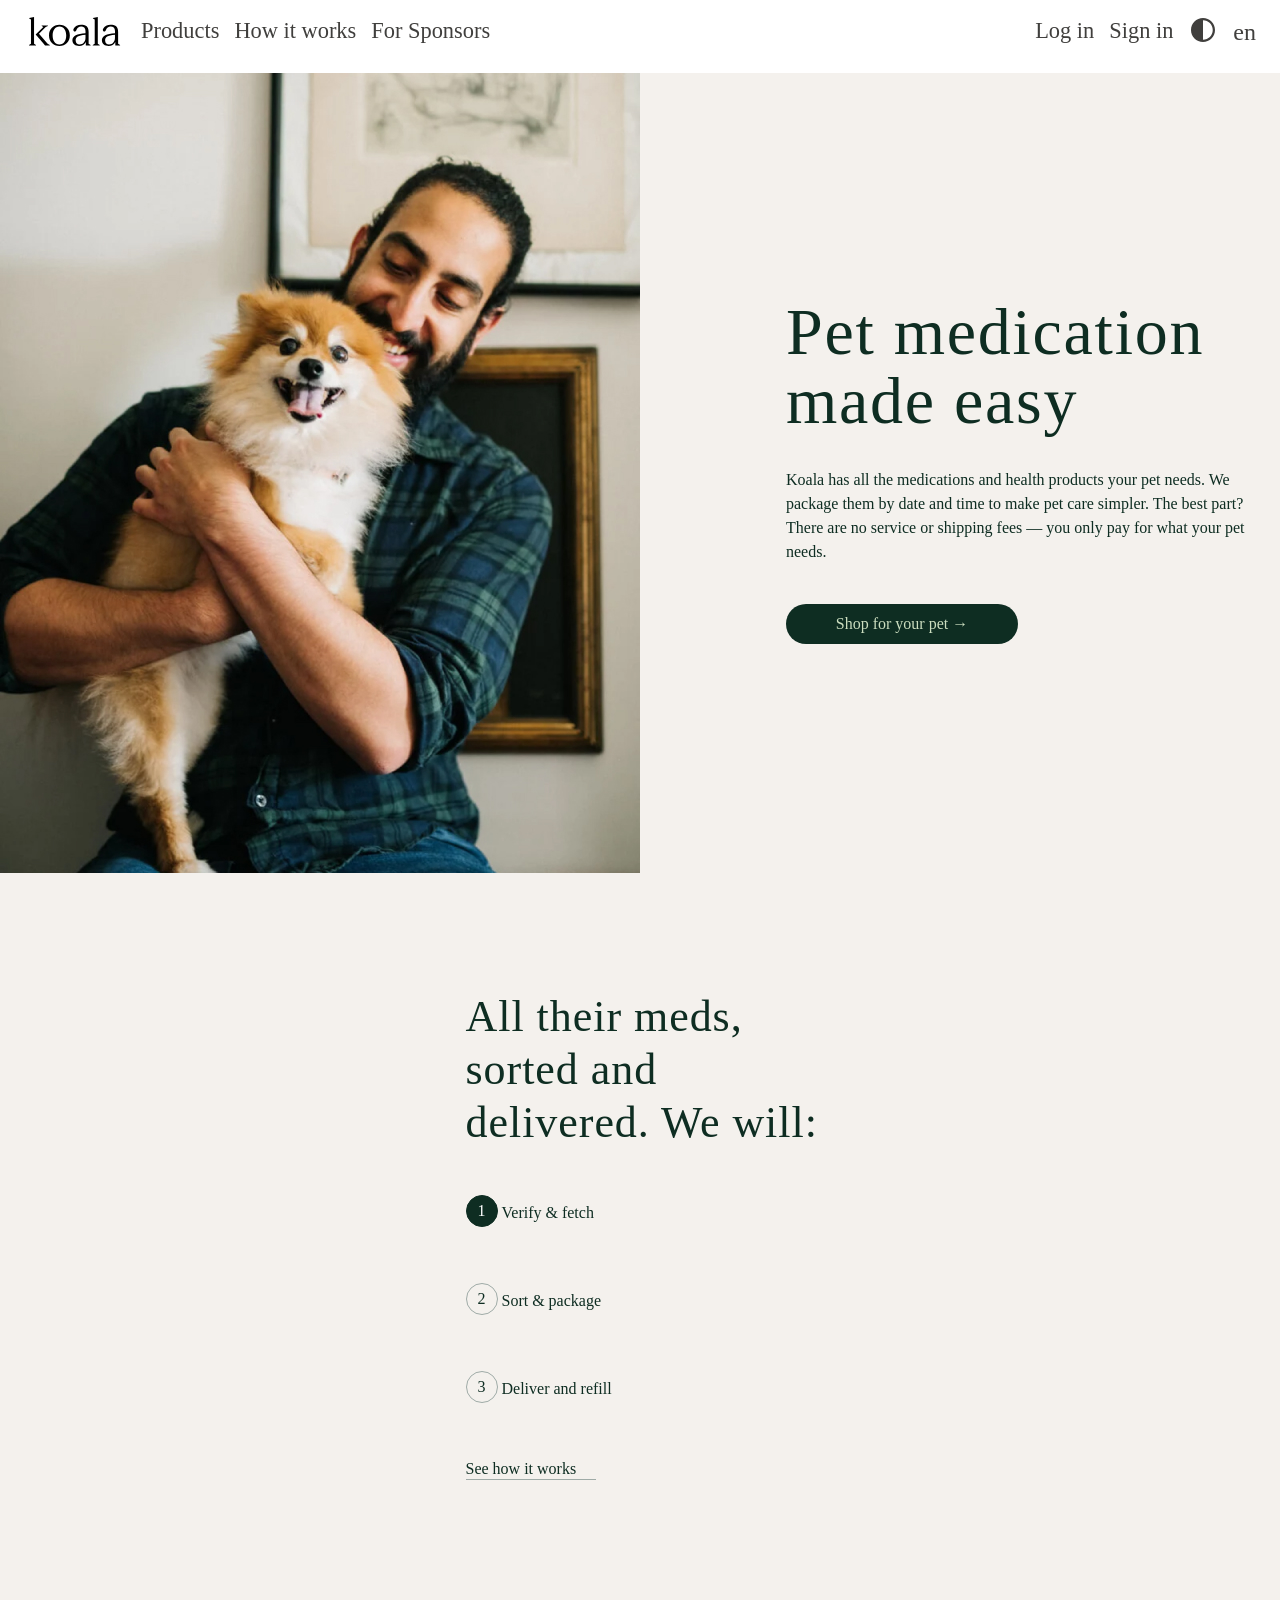
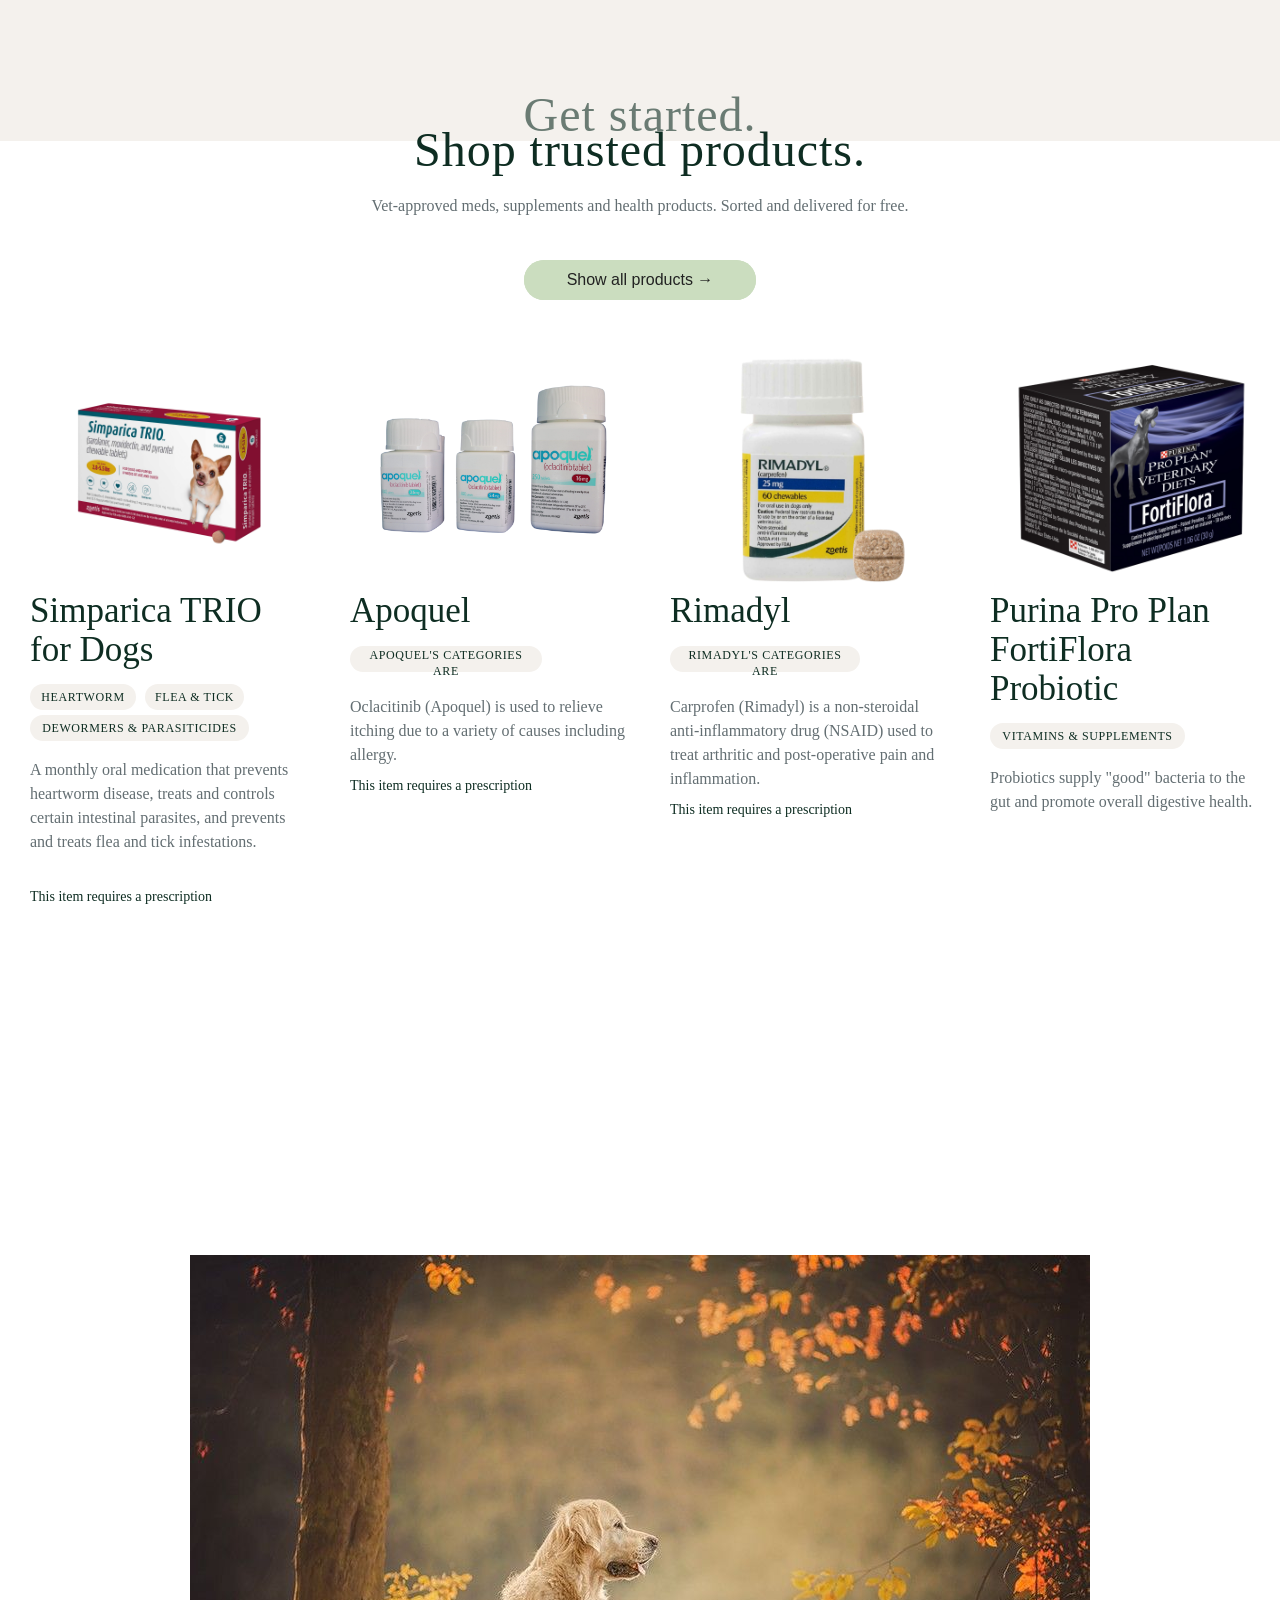
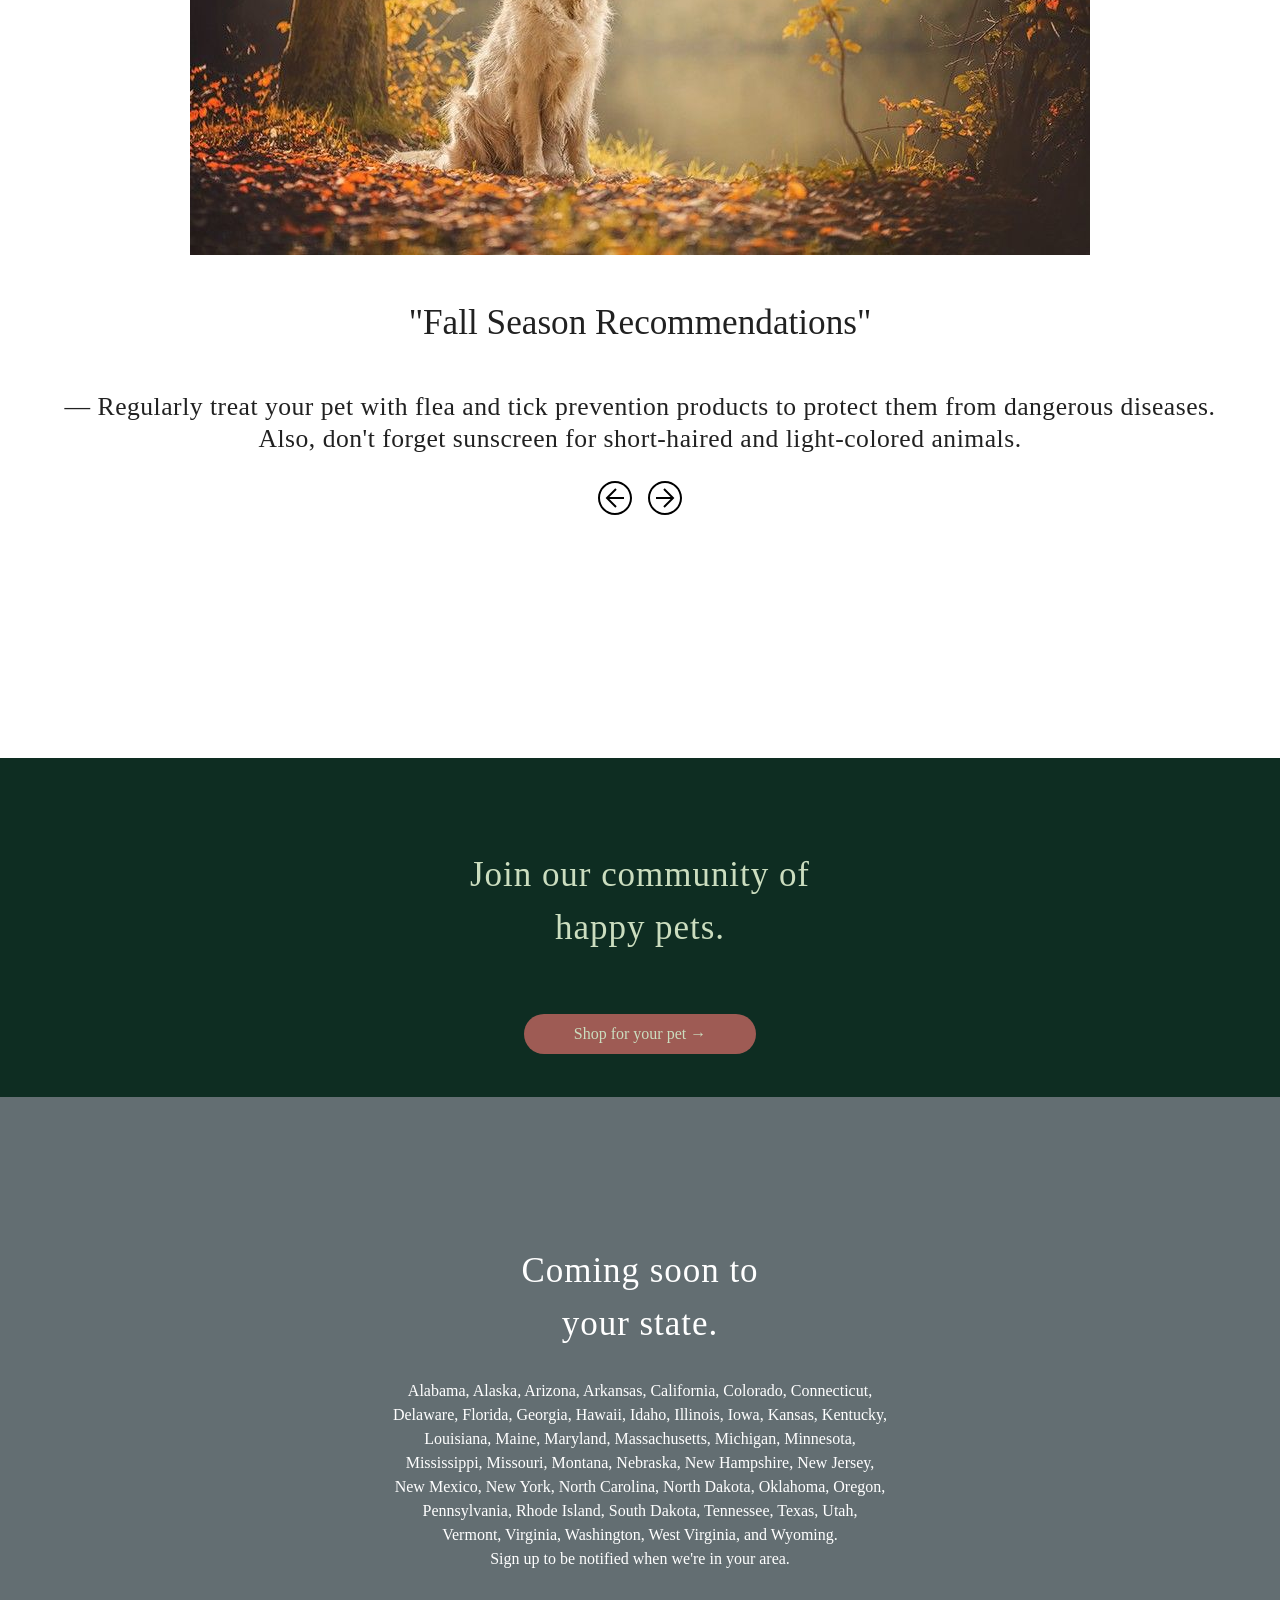
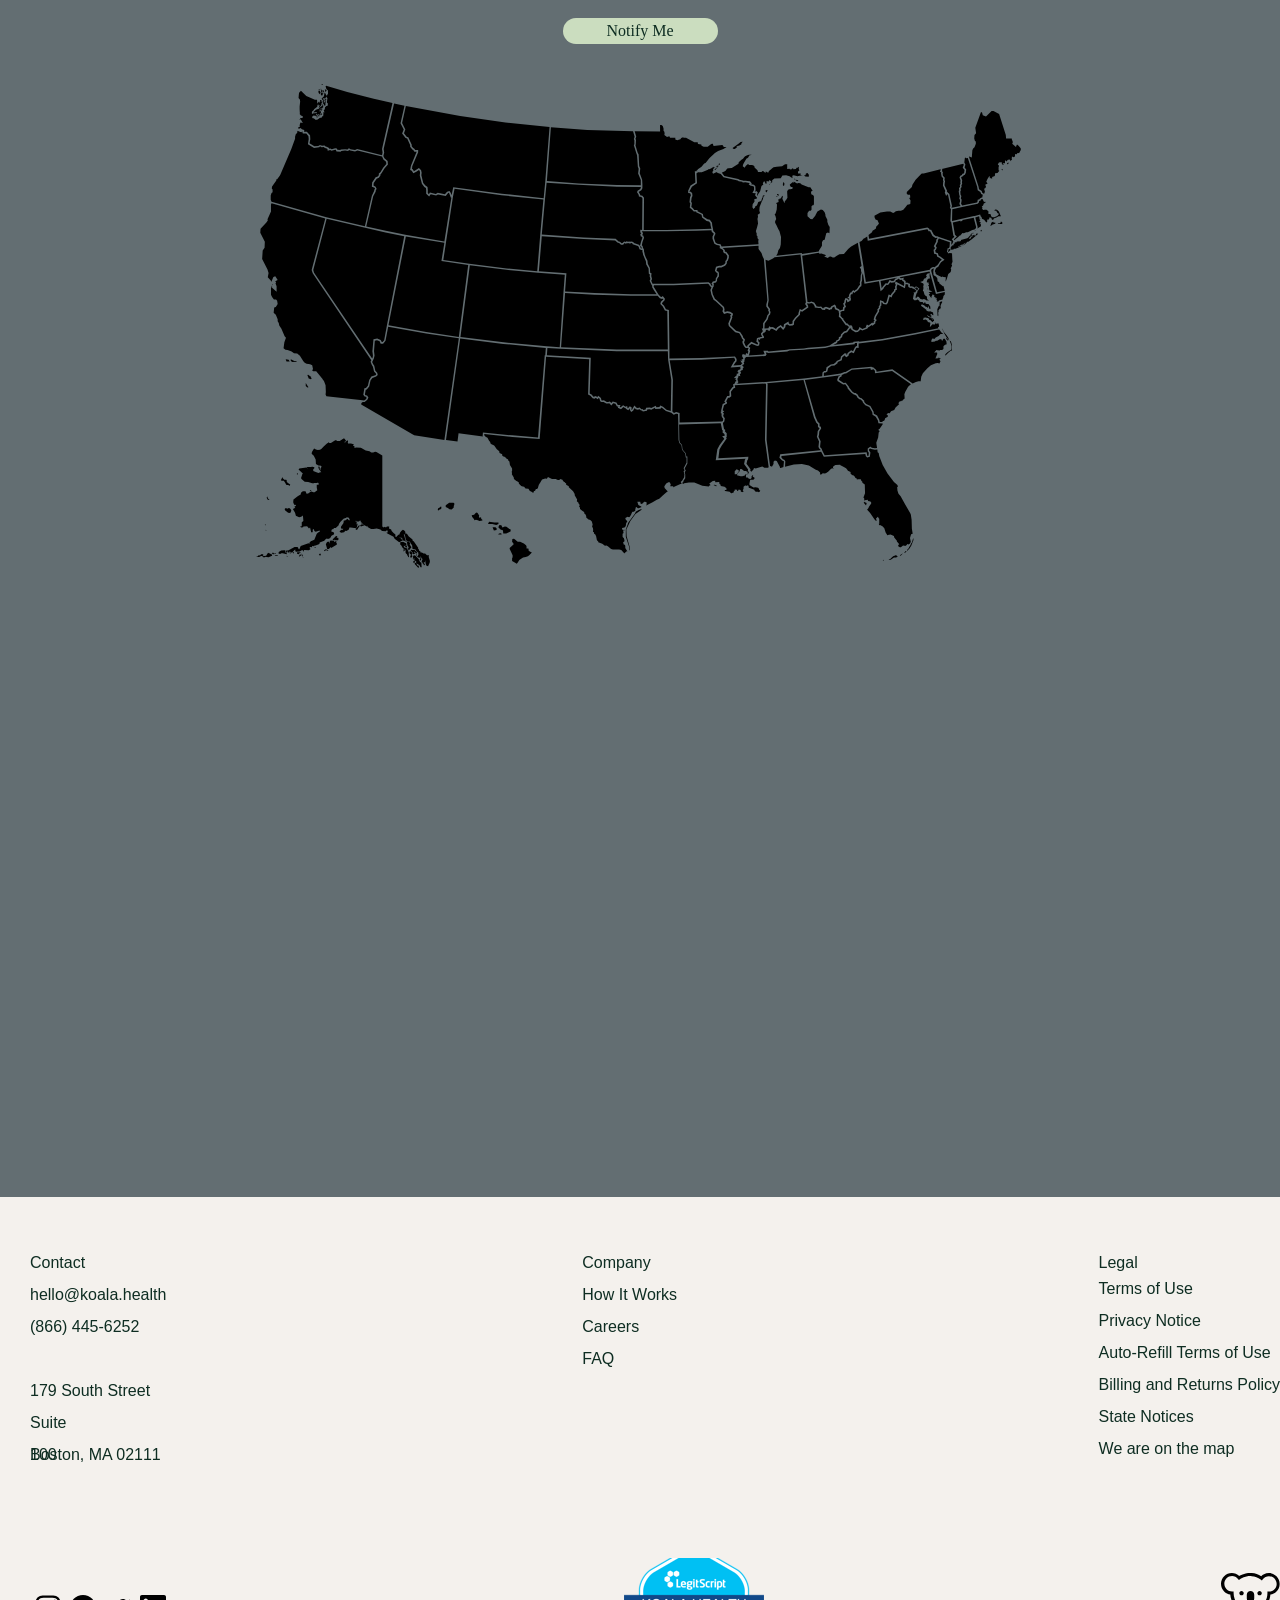
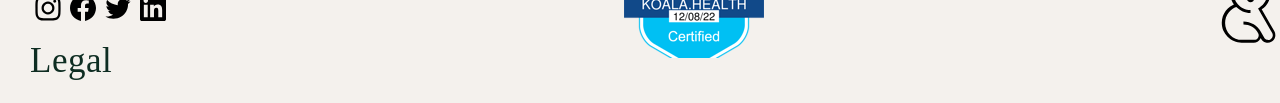
==== commit 3e651d6f: "15" ====
--- a/html/index.html
+++ b/html/index.html
@@ -9,47 +9,6 @@
     <link rel="stylesheet" href="../css/stylewindows.css">
 </head>
 <body>
-   <!--<header class="header">
-        <div class="wrapper">
-            <div class="header_wrapper">
-                <nav class="menulogo_nav">
-                    <ul class="menulogo_list">
-                        <li class="menulogo_item">
-                            <a href="" class="header_logo_link">
-                                <img src="/img/svg/menu.svg" alt="" class="header_menu_pic">
-                            </a>
-                        </li>
-                        <li class="menulogo_item">
-                            <a href="" class="header_logo_link">
-                                <img src="/img/svg/logo.svg" alt="" class="header_logo_pic">
-                            </a>
-                        </li>
-                    </ul>
-                </nav>                           
-
-                    <nav class="header_nav">
-                        
-                        <ul class="header_list">
-                            
-                            <li class="header_item">
-                                <a href="" class="header_link">Sign In</a>
-                            </li>
-                            <li class="header_item">
-                                <a href="" class="header_link">Log In</a>
-                            </li>
-                            <li class="header_item">
-                                <div class="changeLang">en</div>
-                            </li>
-                            <li class="header_item">
-                                <a href="../html/howitworks.html" class="header_link">How it works</a>
-                            </li>
-                            
-                        </ul>
-                    </nav>
-                </div>
-            </div>
-        </div>
-    </header>-->
     <header>
         <div class="container">
             <div class="koala">
@@ -57,13 +16,13 @@
                 <nav class="navigation">
                     <ul>
                         <li>
-                            <a href="#Products" data-i18="1">Products</a>
+                            <a class="linktext" href="" data-i18="1">Products</a>
                         </li>
                         <li>
-                            <a href="../html/howitworks.html" data-i18="2">How it works</a>
+                            <a class="linktext" href="../html/howitworks.html" data-i18="2">How it works</a>
                         </li>
                         <li>
-                            <a href="../html/forsponsors.html" data-i18="3">For Sponsors</a>
+                            <a class="linktext" href="../html/forsponsors.html" data-i18="3">For Sponsors</a>
                         </li>
 
                     </ul>
@@ -95,19 +54,19 @@
                         <span class="nav_items_text" data-i18="54">Logout</span>
                     </li>
                     <li class="nav_item logIn_burger">
-                        <span class="nav_items_text" data-i18="55">Log in</span>
+                        <span class="nav_items_text" data-i18="55"><h3 class="linktext">Log in</h3></span>
                     </li>
                     <li class="nav_item sighIn_burger">
-                        <span class="nav_items_text" data-i18="56">Sign in</span>
+                        <span class="nav_items_text" data-i18="56"><h3 class="linktext">Sign in</h3></span>
                     </li>
                     <li class="nav_item">
-                        <a class="nav_items_text" href="#Products" data-i18="1">Products</a>
+                        <a class="nav_items_text" href="#Products" data-i18="1"><h3 class="linktext">Products</h3></a>
                     </li>
                     <li class="nav_item">
-                        <a class="nav_items_text" href="../html/howitworks.html" data-i18="2">How it works</a>
+                        <a class="nav_items_text" href="../html/howitworks.html" data-i18="2"><h3 class="linktext">How it works</h3></a>
                     </li>
                     <li class="nav_item">
-                        <a class="nav_items_text" href="../html/forsponsors.html" data-i18="3">For Sponsors</a>
+                        <a class="nav_items_text" href="../html/forsponsors.html" data-i18="3"><h3 class="linktext">For Sponsors</h3></a>
                     </li>
                 </ul>
             </nav>
@@ -231,17 +190,17 @@
                     <div class="slider_container">
 
                         <div class="slide">
-                            <img src= "../img/svg/slider1.jpg" alt="">
+                            <img class="slider_img" src= "../img/svg/slider1.jpg" alt="">
                             <p class="statement" data-i18="105">"Fall Season Recommendations"</p>
                             <p class="author" data-i18="106">— Regularly treat your pet with flea and tick prevention products to protect them from dangerous diseases. Also, don't forget sunscreen for short-haired and light-colored animals.</p>
                         </div>
                         <div class="slide">
-                            <img src="../img/svg/slider2.jpg"alt="">
+                            <img class="slider_img" src="../img/svg/slider2.jpg"alt="">
                             <p class="statement" data-i18="107">"Winter Season Recommendations"</p>
                             <p class="author" data-i18="108">— Do not take domestic animals on long walks in severe frost. Be sure to provide your pet with warm clothing and paw protection. Don't forget to regularly check for frostbite.</p>
                         </div>
                         <div class="slide">
-                            <img src="../img/svg/slider3.jpg" alt="">
+                            <img class="slider_img" src="../img/svg/slider3.jpg" alt="">
                             <p class="statement" data-i18="109">"Spring Season Recommendations"</p>
                             <p class="author" data-i18="110">— After the snow melts, carefully inspect your pet for ticks. Help the animal molt painlessly by providing proper nutrition and care.</p>
                         </div>
--- a/css/style.css
+++ b/css/style.css
@@ -848,7 +848,7 @@
 .footer {
   width: 1280px;
   height: 455px;
-  background: #f4f1ed;
+  background: #f4f1ed;  
   border-radius: 0px;
   padding: 20px 0;
   margin: 0 auto;
@@ -903,11 +903,11 @@
   height: 32px;
 }
 .footer-list1-4 {
-  width: 7px;
+  width: 33px;
   height: 32px;
 }
 .footer-list1-5 {
-  width: 133px;
+  width: 133px; 
   height: 32px;
 }
 .footer_wrap_list2 {
@@ -1571,27 +1571,7 @@
   .search {
       display: none;
   }
-  .catalog_first {
-      display: flex;
-      flex-direction: column;
-      align-items: center;
-      img {
-          width: 400px;
-      }
-  }
-  .shop {
-      max-width: 1280px;
-      width: 100%;
-      height: 100%;
-  }
-  .catalog_shop {
-      display: flex;
-      flex-wrap: wrap;
-      align-items: center;
-      flex-direction: column;
-      gap: 30px;
-      margin-left: 0px;
-  }
+
   .community {
       max-width: 1280px;
       width: 100%;
@@ -1644,7 +1624,30 @@
       margin-left: 0px;
   }
 }
-
+@media (max-width: 1279px)
+{
+  .catalog_first {
+    display: flex;
+    flex-direction: column;
+    align-items: center;
+    img {
+        width: 400px;
+    }
+}
+.shop {
+    max-width: 1280px;
+    width: 100%;
+    height: 100%;
+}
+.catalog_shop {
+    display: flex;
+    flex-wrap: wrap;
+    align-items: center;
+    flex-direction: column;
+    gap: 30px;
+    margin-left: 0px;
+}
+}
 @media (max-width: 900px) {
   .intro_wrap {
       flex-direction: column;
@@ -1656,6 +1659,14 @@
   .intro {
       width: 100%;
   }
+  .statements {
+    .container {
+        max-width: 700px;
+        .slider_img{
+          max-width: 100%;
+        }
+    }
+}
   .intro_img img {
       /* max-width: 400px;
       width: 100%; */
@@ -1686,6 +1697,14 @@
   .intro_text_title_h {
       font-size: 40px;
   }
+  .statements {
+    .container {
+        max-width: 300px;
+        .slider_img{
+          max-width: 100%;
+        }
+    }
+}
   .intro_text_title {
       width: 100%;
   }
@@ -1693,6 +1712,7 @@
       width: 100%;
       margin-bottom: 30px;
   }
+  
   .footer_wrap_lists {
       flex-direction: column;
       align-items: start;
@@ -1702,9 +1722,10 @@
 
 @media (max-width: 450px) {
   .tablets_text_title {
-      max-width: 300px;
+      max-width: 250px;
       width: 100%;
   }
+  
   .tablet_text {
       max-width: 292px;
       width: 100%;
@@ -1723,14 +1744,48 @@
       max-width: 200px;
       margin: 0 auto;
   }
-
-  .catalog_first img {
-      width: 283px !important;
-  }
-}
+  
+}
+@media (max-width: 400px) {
+  .catalog_shop {
+      display: flex;
+      flex-direction: column;
+      align-items: center; /* Центрируем по горизонтали */
+      justify-content: center; /* Центрируем по вертикали */
+      padding: 0 10px; /* Добавляем немного отступа по бокам */
+    }
+  
+    .catalog_first, .catalog_second, .catalog_third, .catalog_fourth {
+      width: 100%; /* Ширина 100% для всех элементов внутри */
+      margin: 10px 0; /* Отступы между блоками */
+    }
+  
+    .catalog_first_button {
+      width: 100%; /* Кнопки занимают всю ширину */
+      margin-top: 5px; /* Небольшой отступ сверху */
+    }
+    .statements {
+    margin-top: 10px;
+    display: flex;
+    justify-content: center; /* Горизонтальное центрирование */
+    align-items: center;    /* Вертикальное центрирование */
+    height: 100vh;          /* Высота контейнера равна высоте окна браузера */
+      padding-bottom: 50px;
+    .container {
+      transform: translateX(0px); /* Убираем смещение */
+      margin: 0 auto;          /* Центрируем контейнер по горизонтали */
+      display: block;          /* Исправляем свойство display */
+      
+      .statement {
+        width: 100%;           /* Устанавливаем ширину элемента */
+      }
+    }
+  }
+  }
 .statements {
   .container {
       padding: 200px 48px;
+      margin: 0 auto;
   }
   .slider {
       padding: 30px 0;
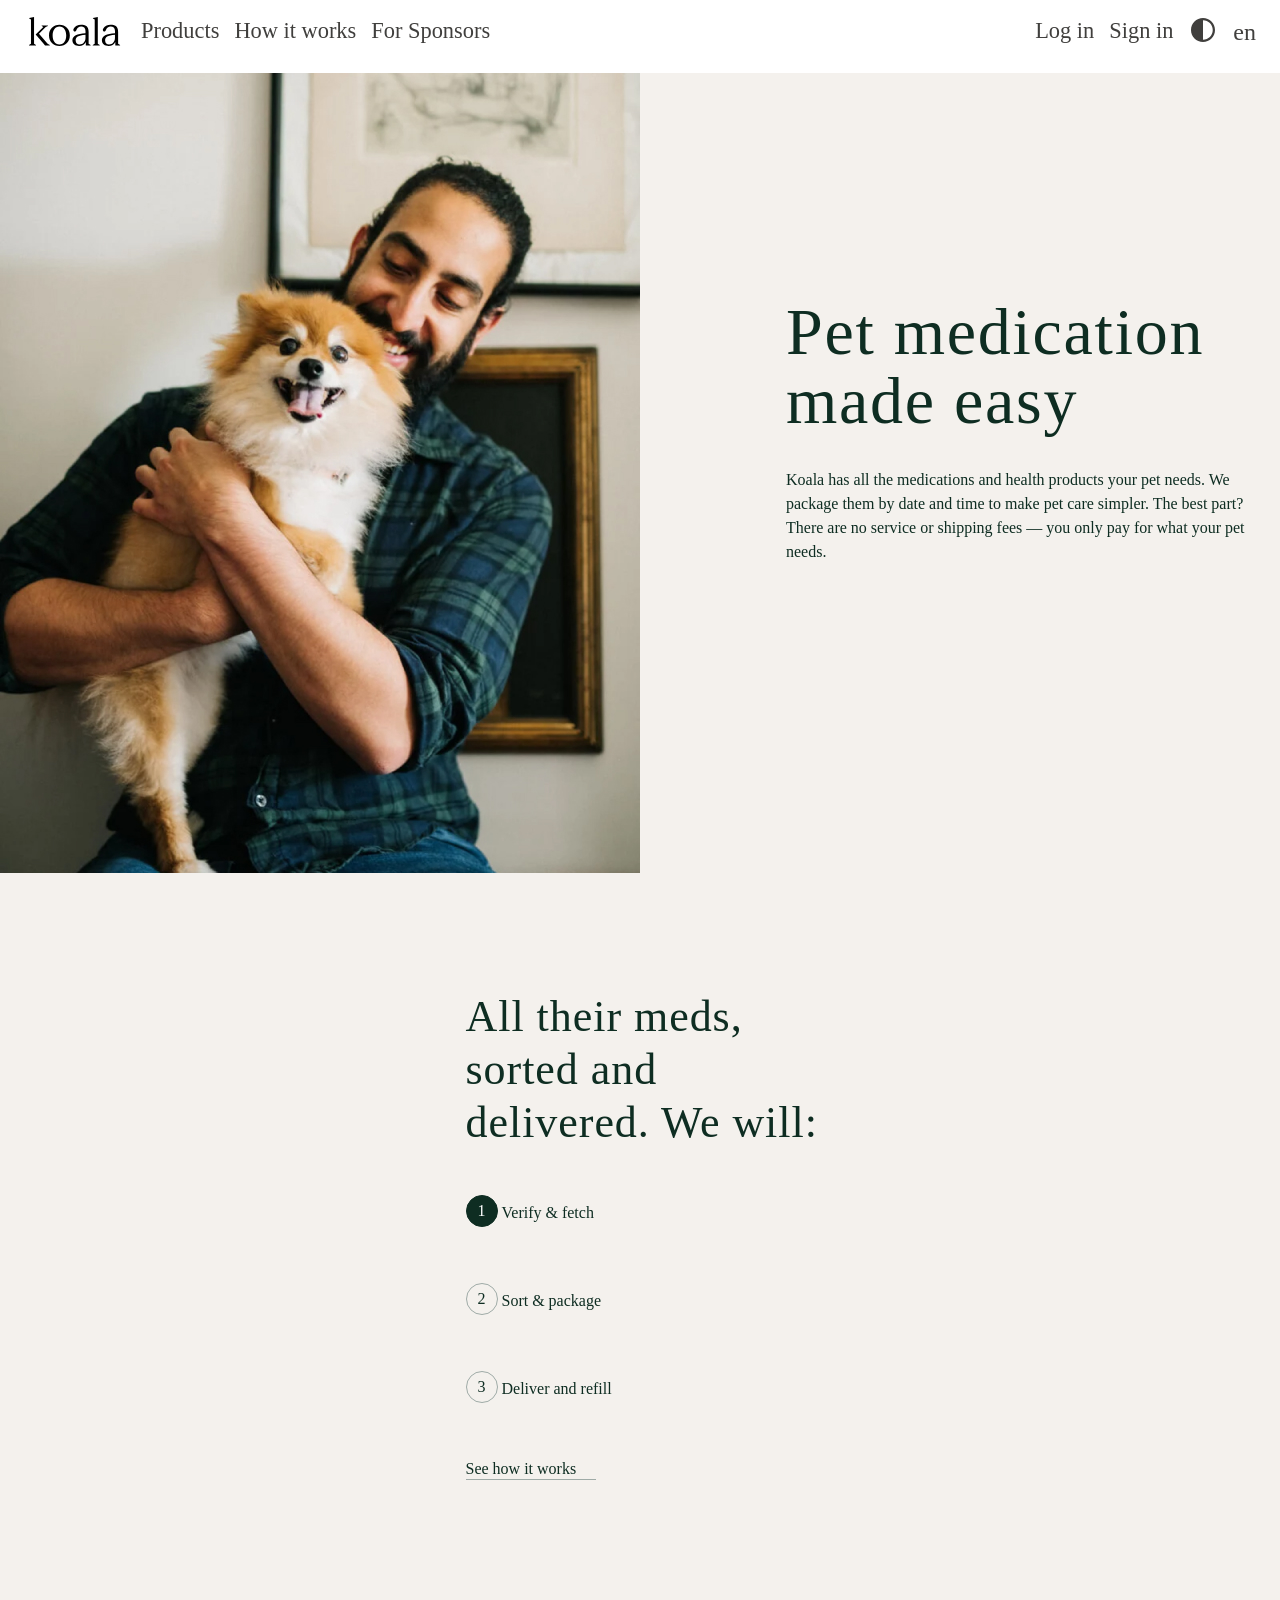
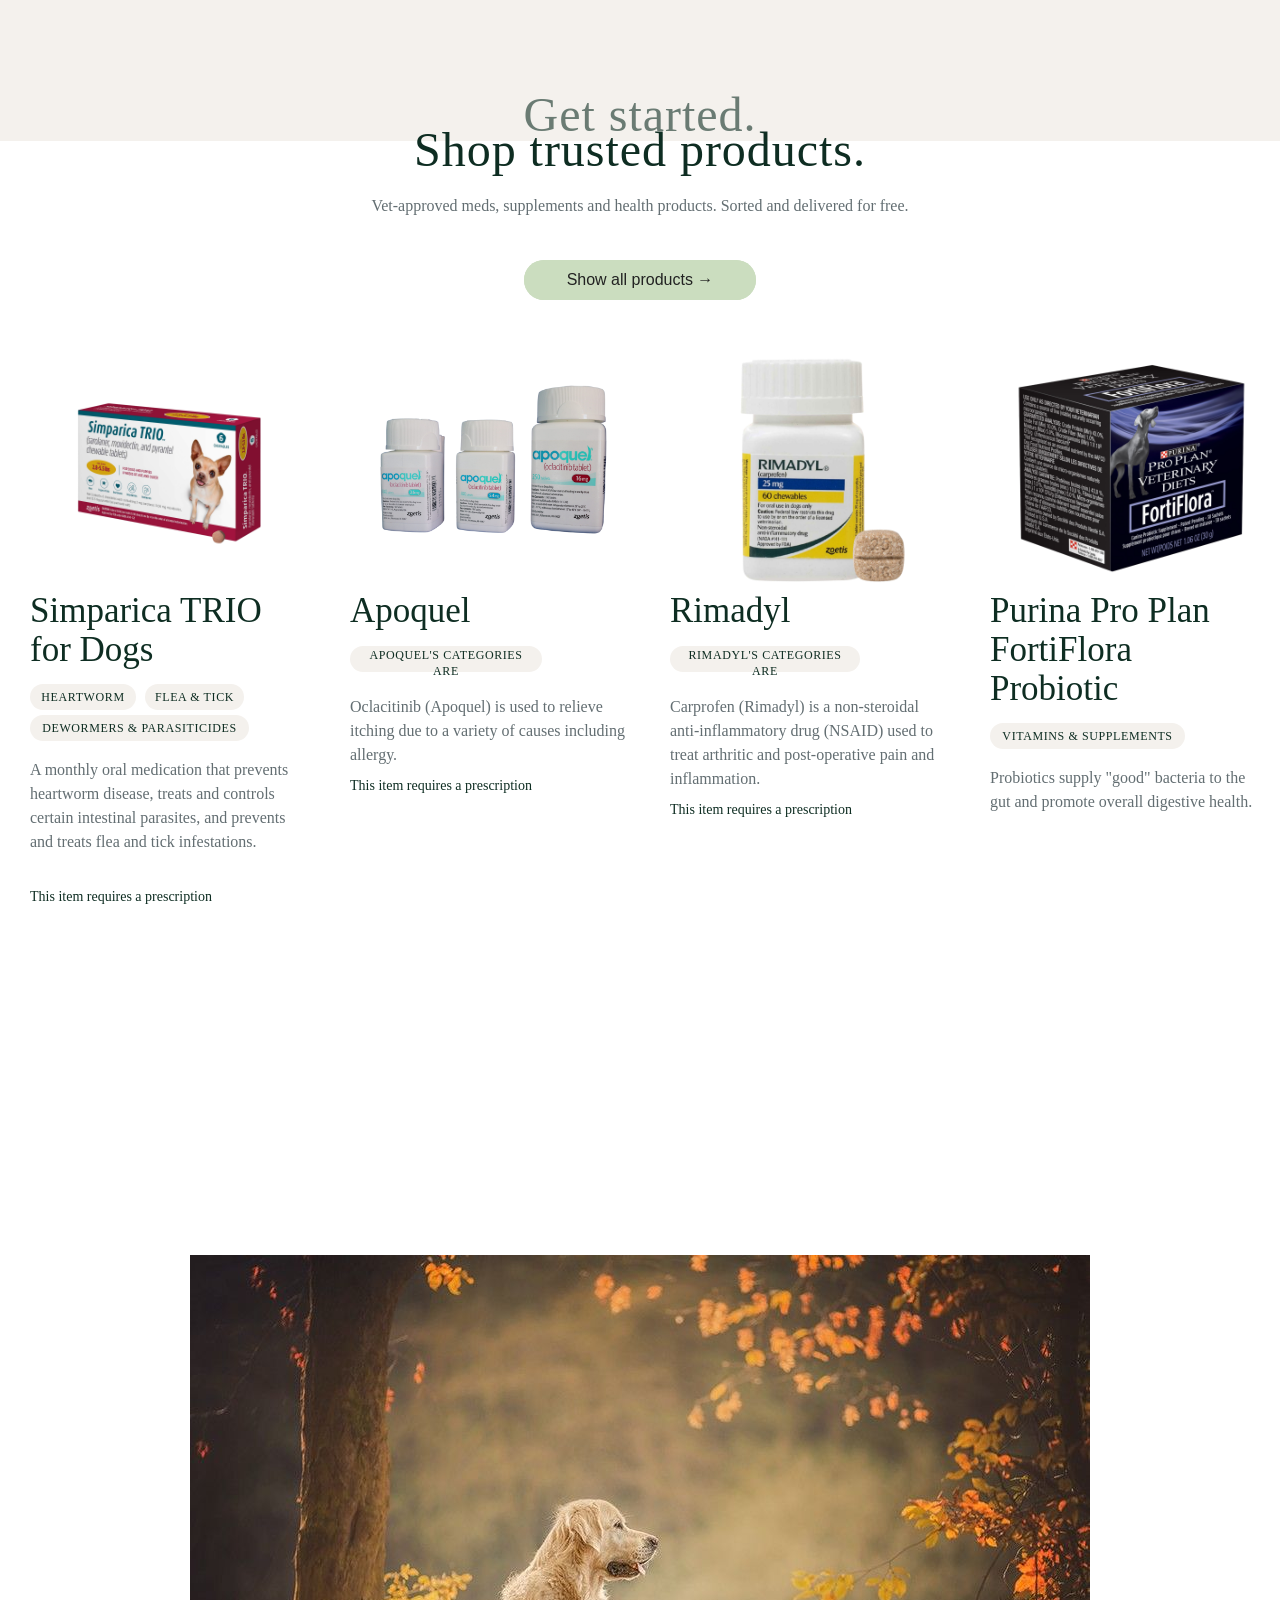
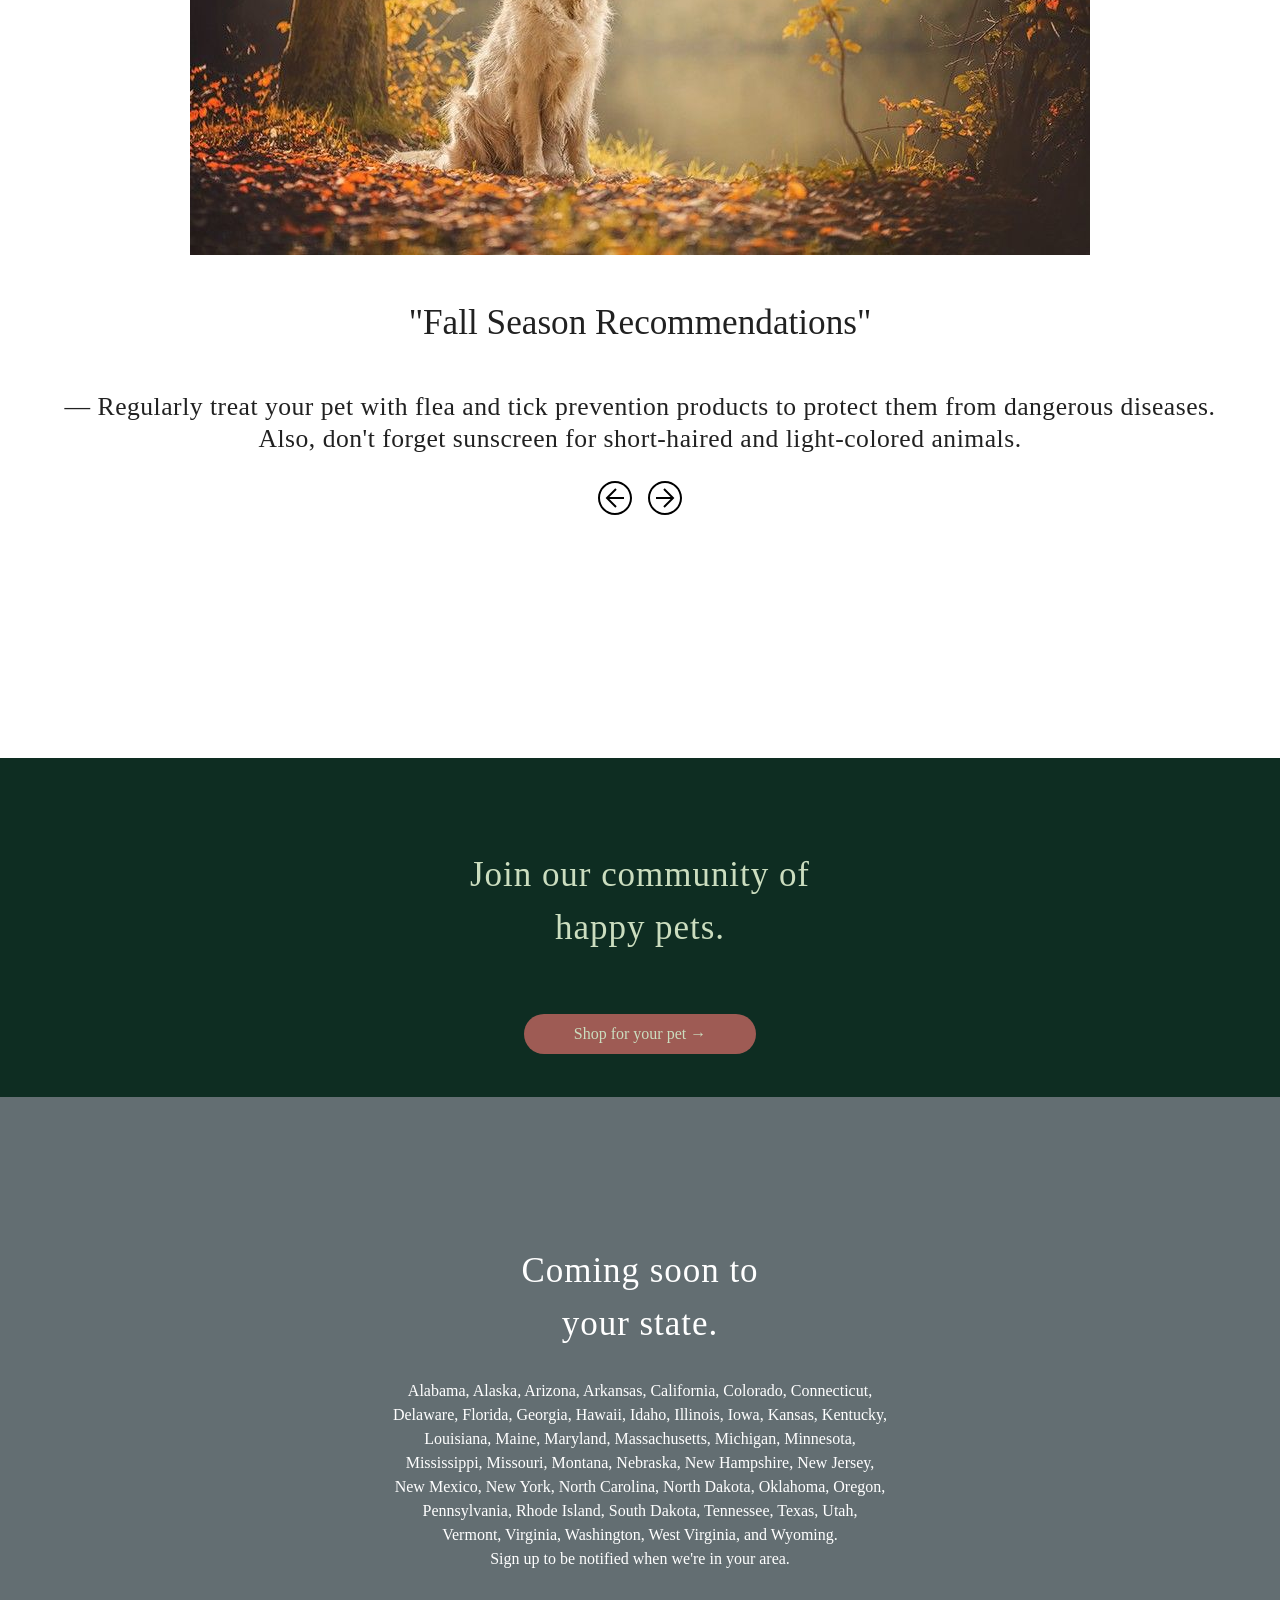
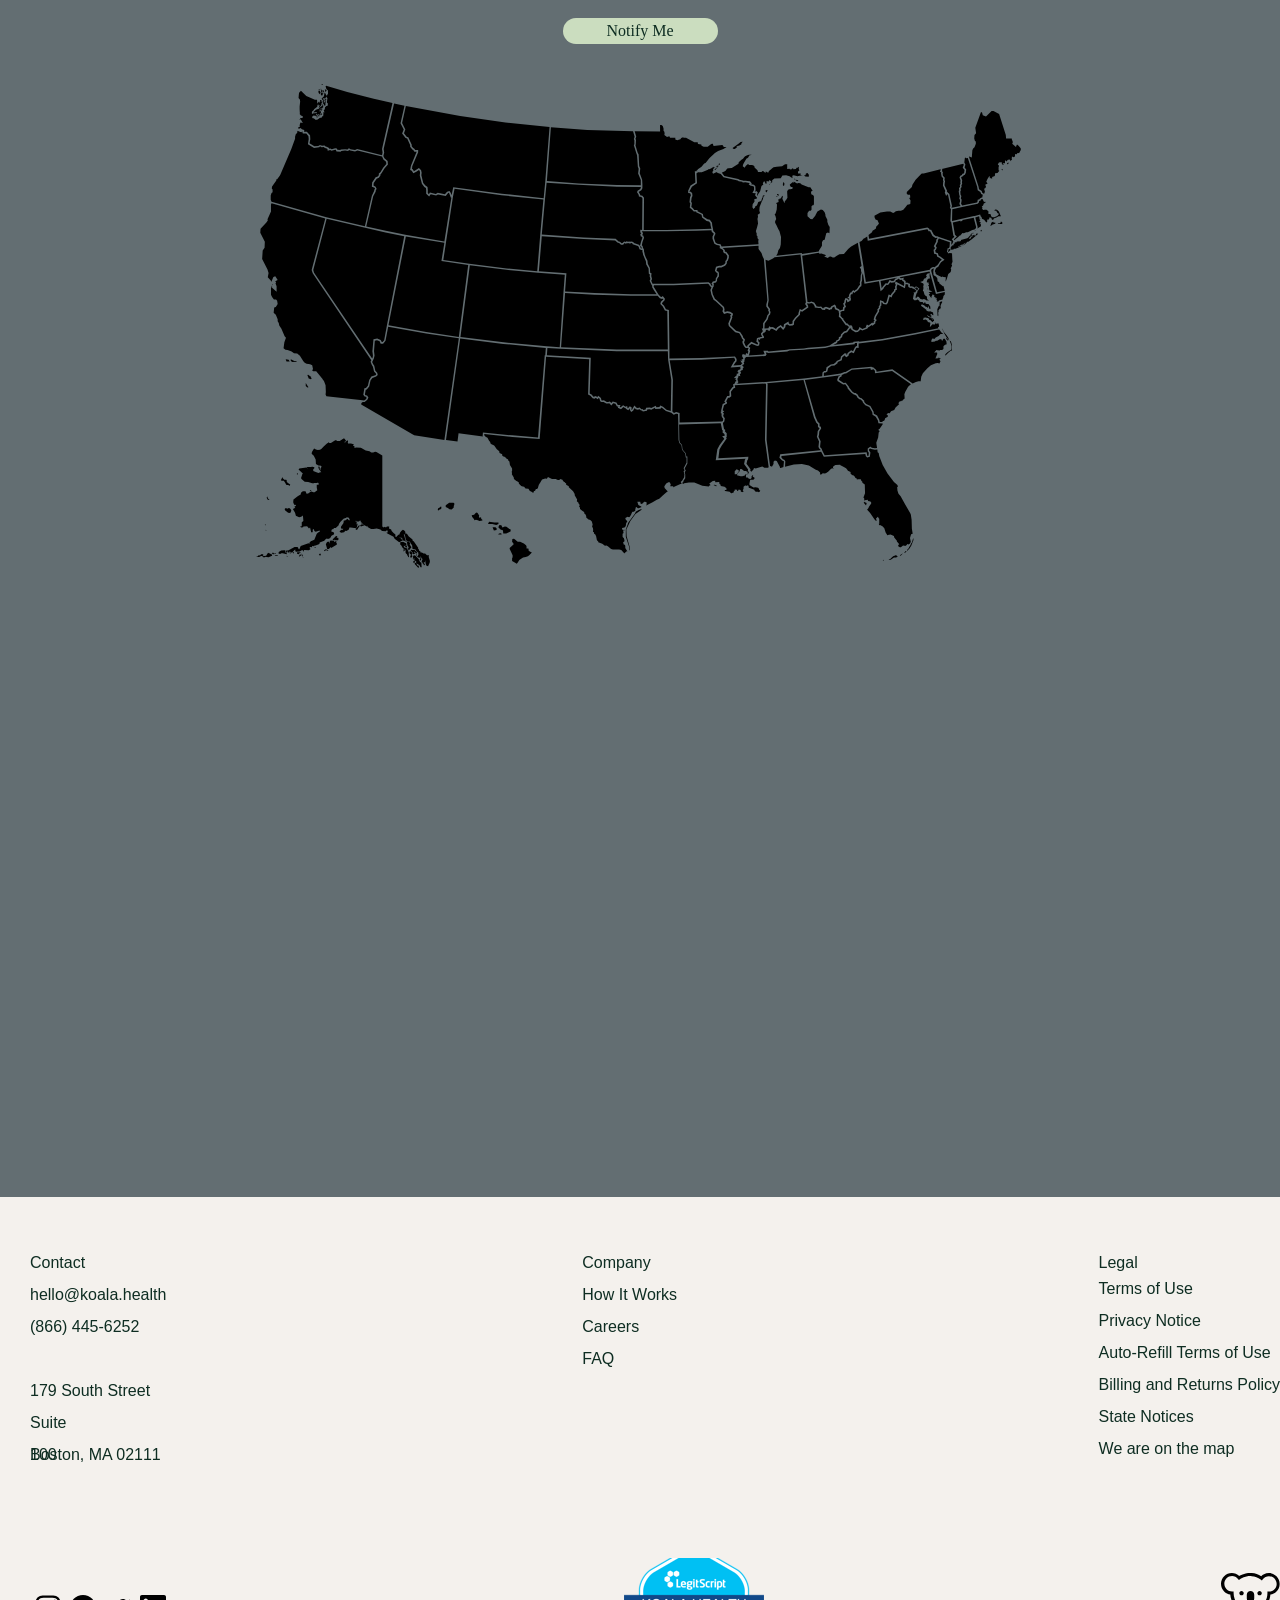
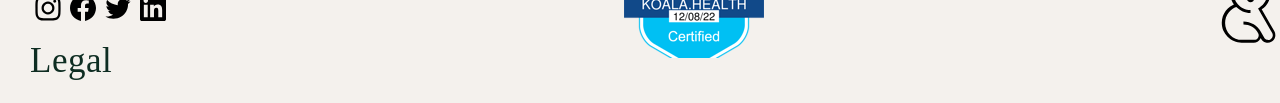
==== commit 18442ad9: "16" ====
--- a/html/index.html
+++ b/html/index.html
@@ -40,7 +40,6 @@
                     </svg>                        
                 </div>
                 <div class="changeLang">en</div>
-                <button class="search" data-i18="4">Search for products</button>
                 <div class="burger">
                     <div class="burger_line"></div>
                     <div class="burger_line"></div>
@@ -85,9 +84,6 @@
                         <div class="inro_text_undertitle">
                             <h3 data-i18="104" class="intro_text_undertitle_h3">Koala has all the medications and health products your pet needs. We package them by date and time to make pet care simpler. The best part? There are no service or shipping fees — you only pay for what your pet needs.</h3>
                         </div>
-                        <div class="button_shop_pet">
-                            <button data-i18="9" type="button" class="button_shop_pet_pic" >Shop for your pet →</button>
-                        </div>
                     </div>
                 </div>
             </div>
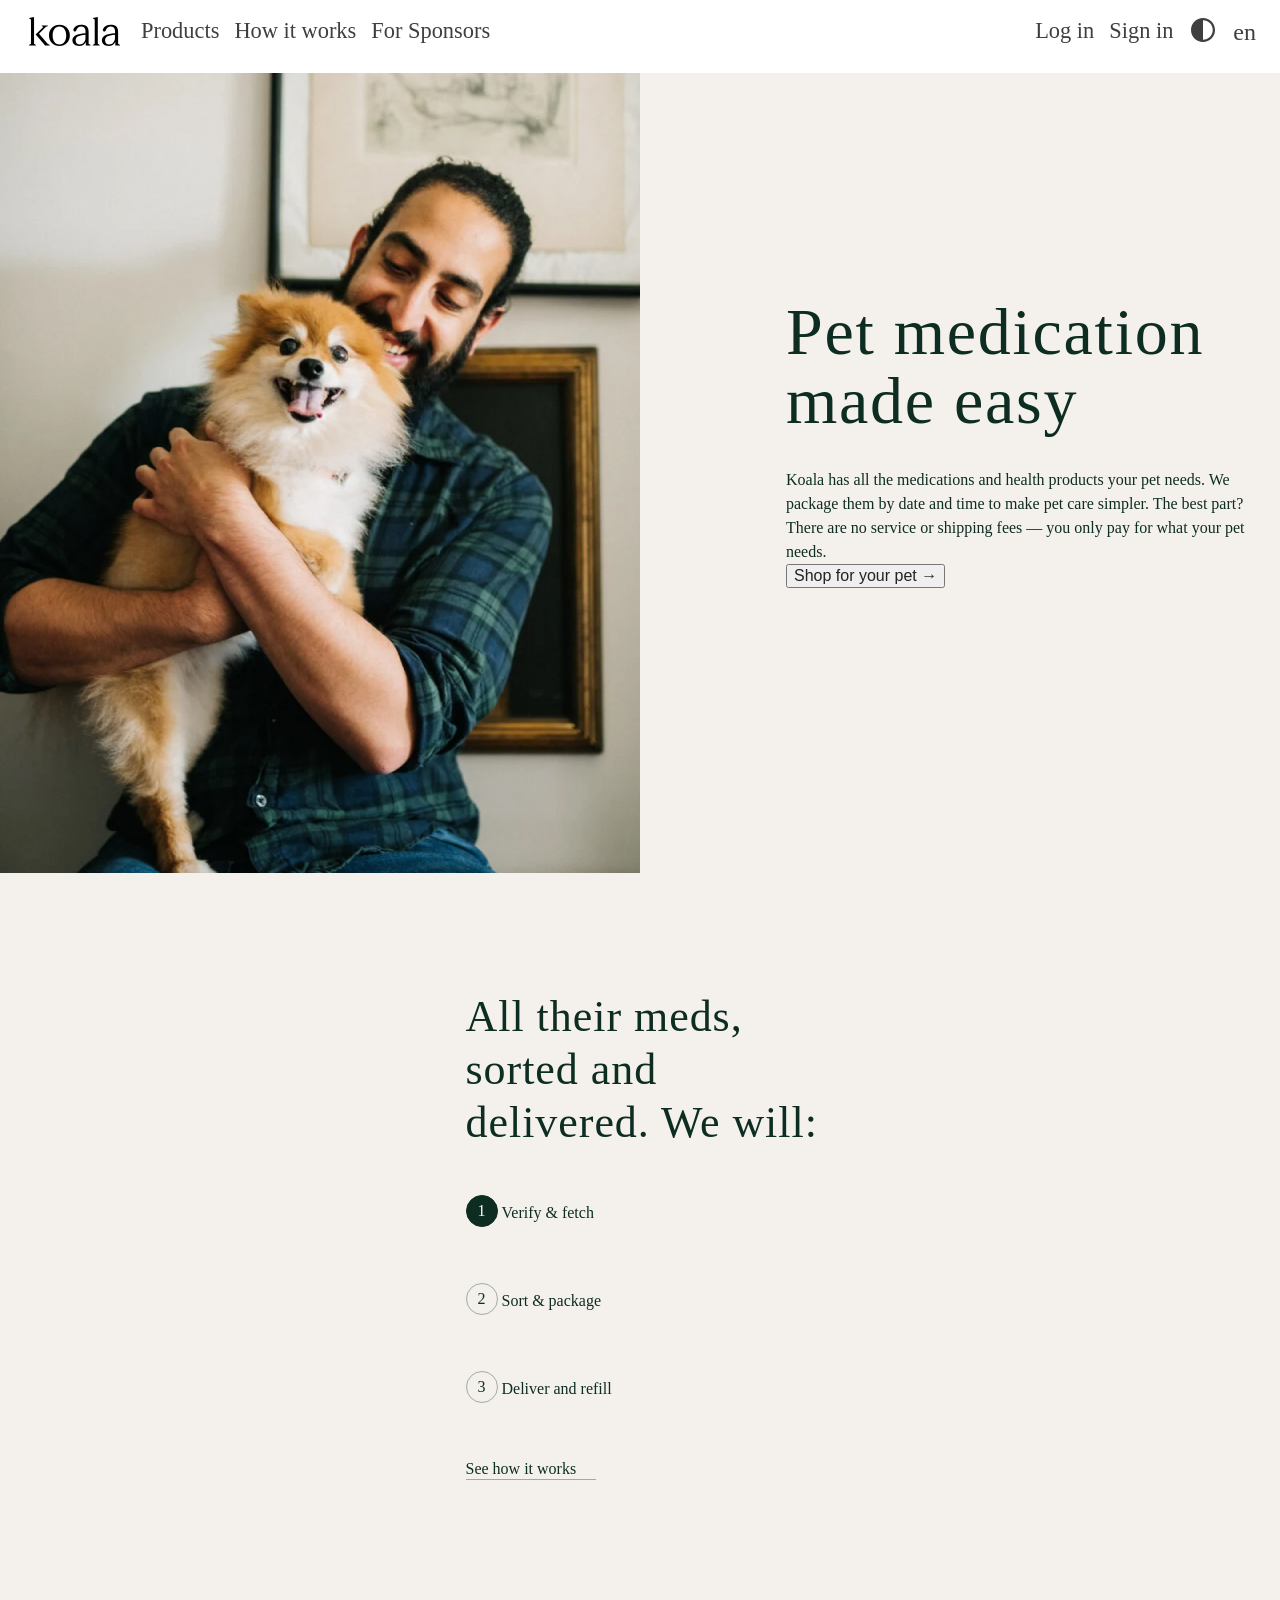
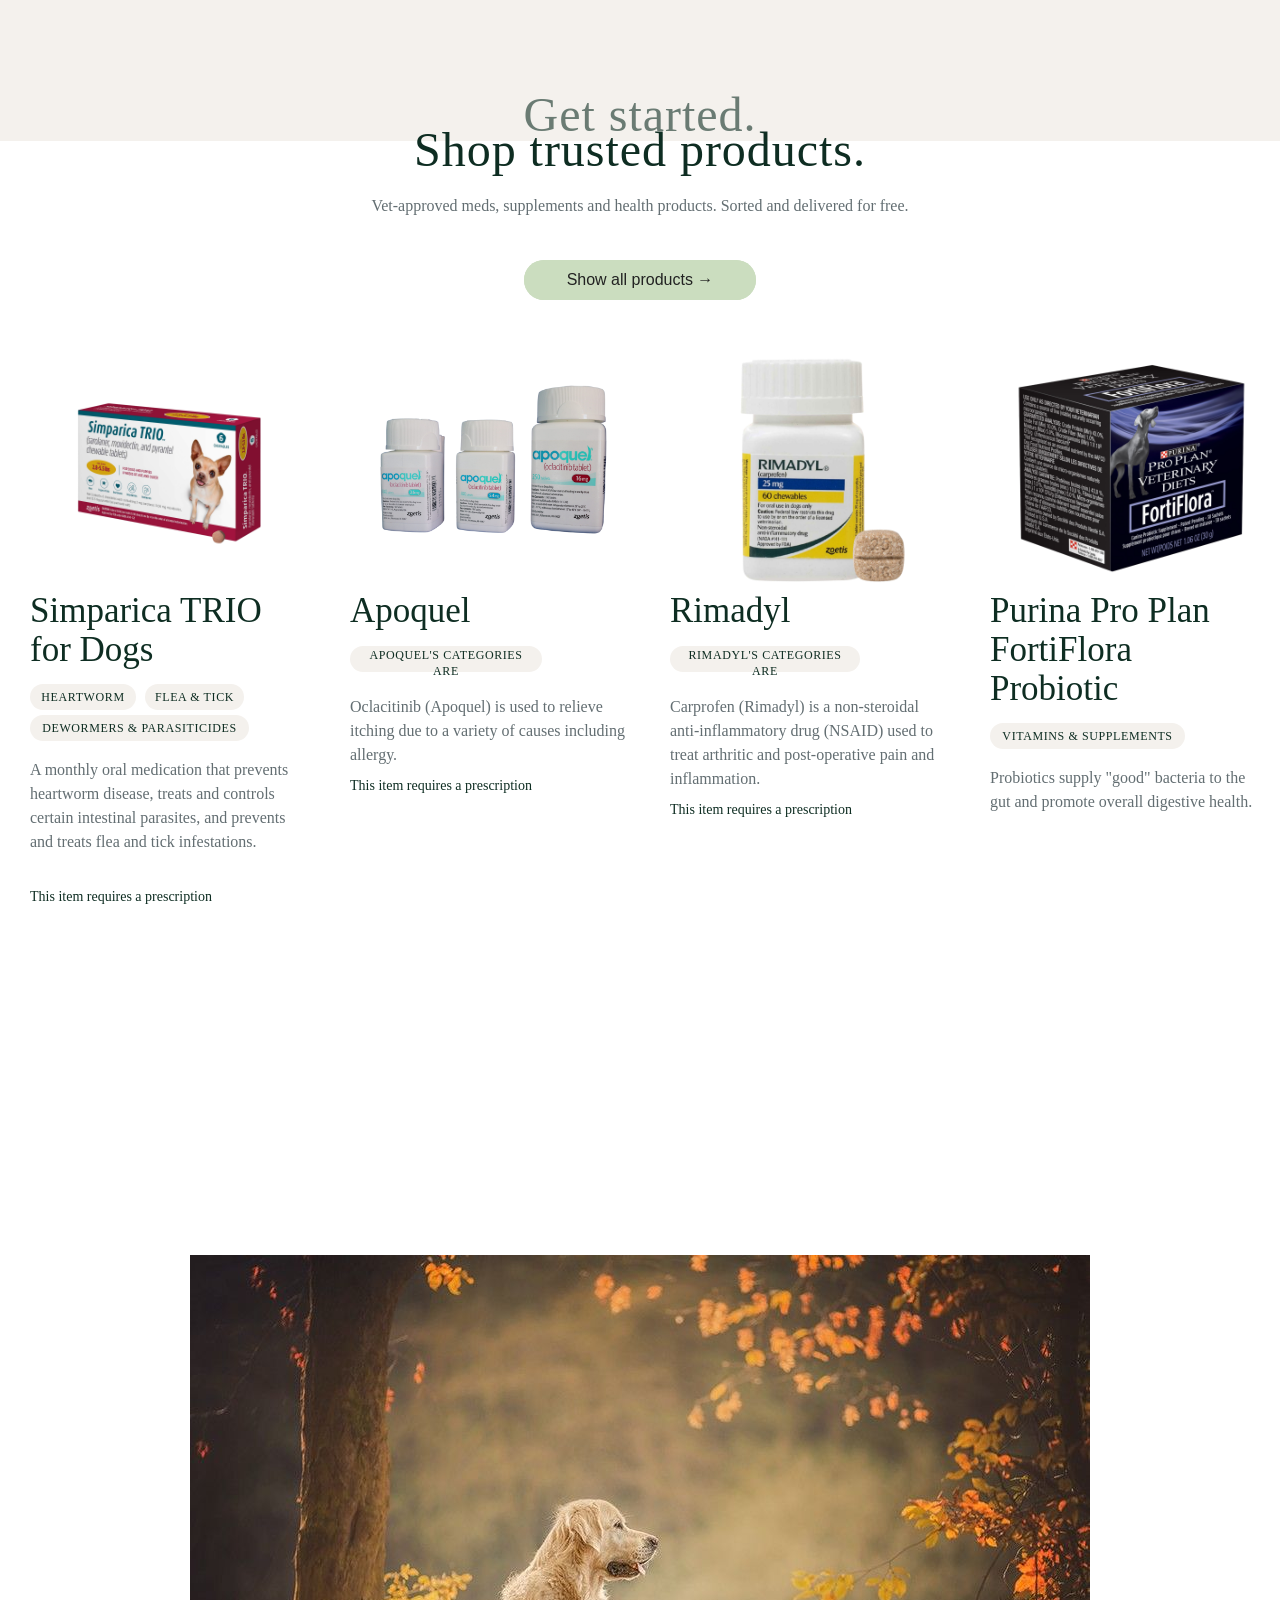
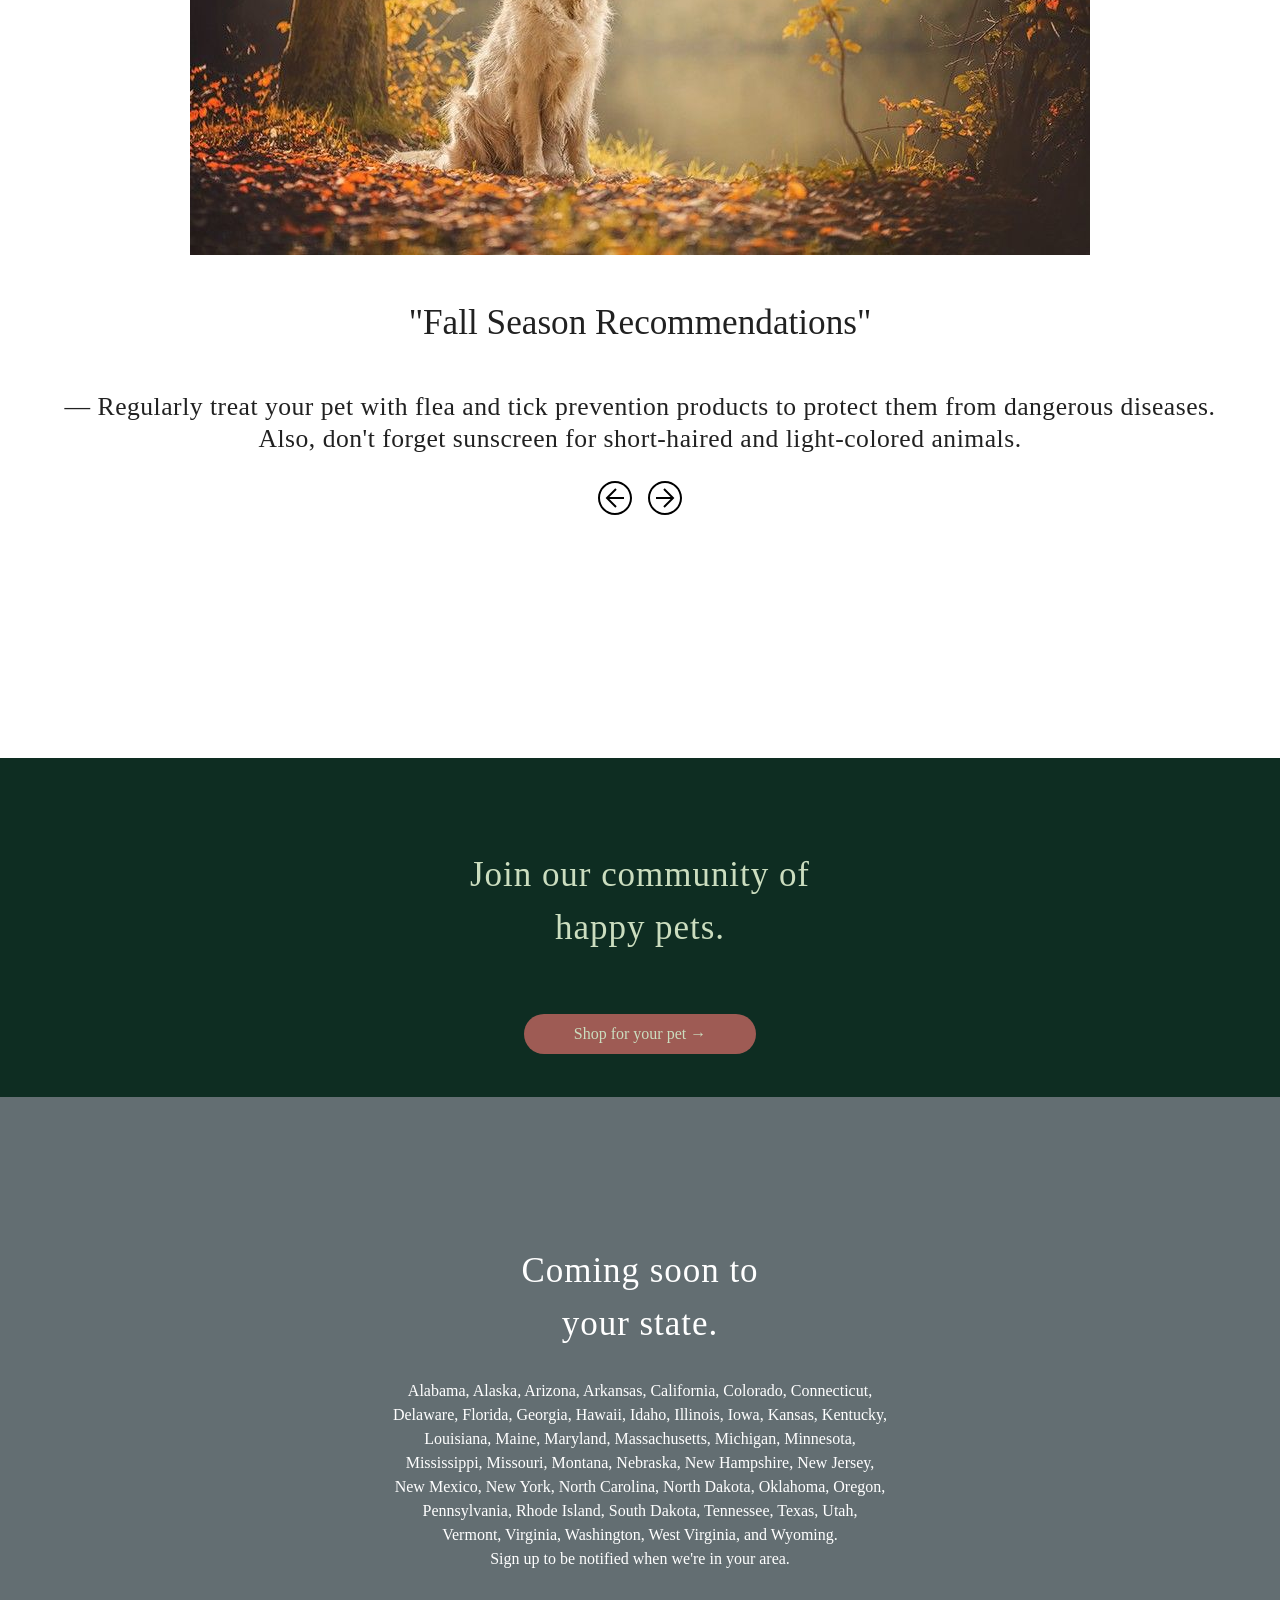
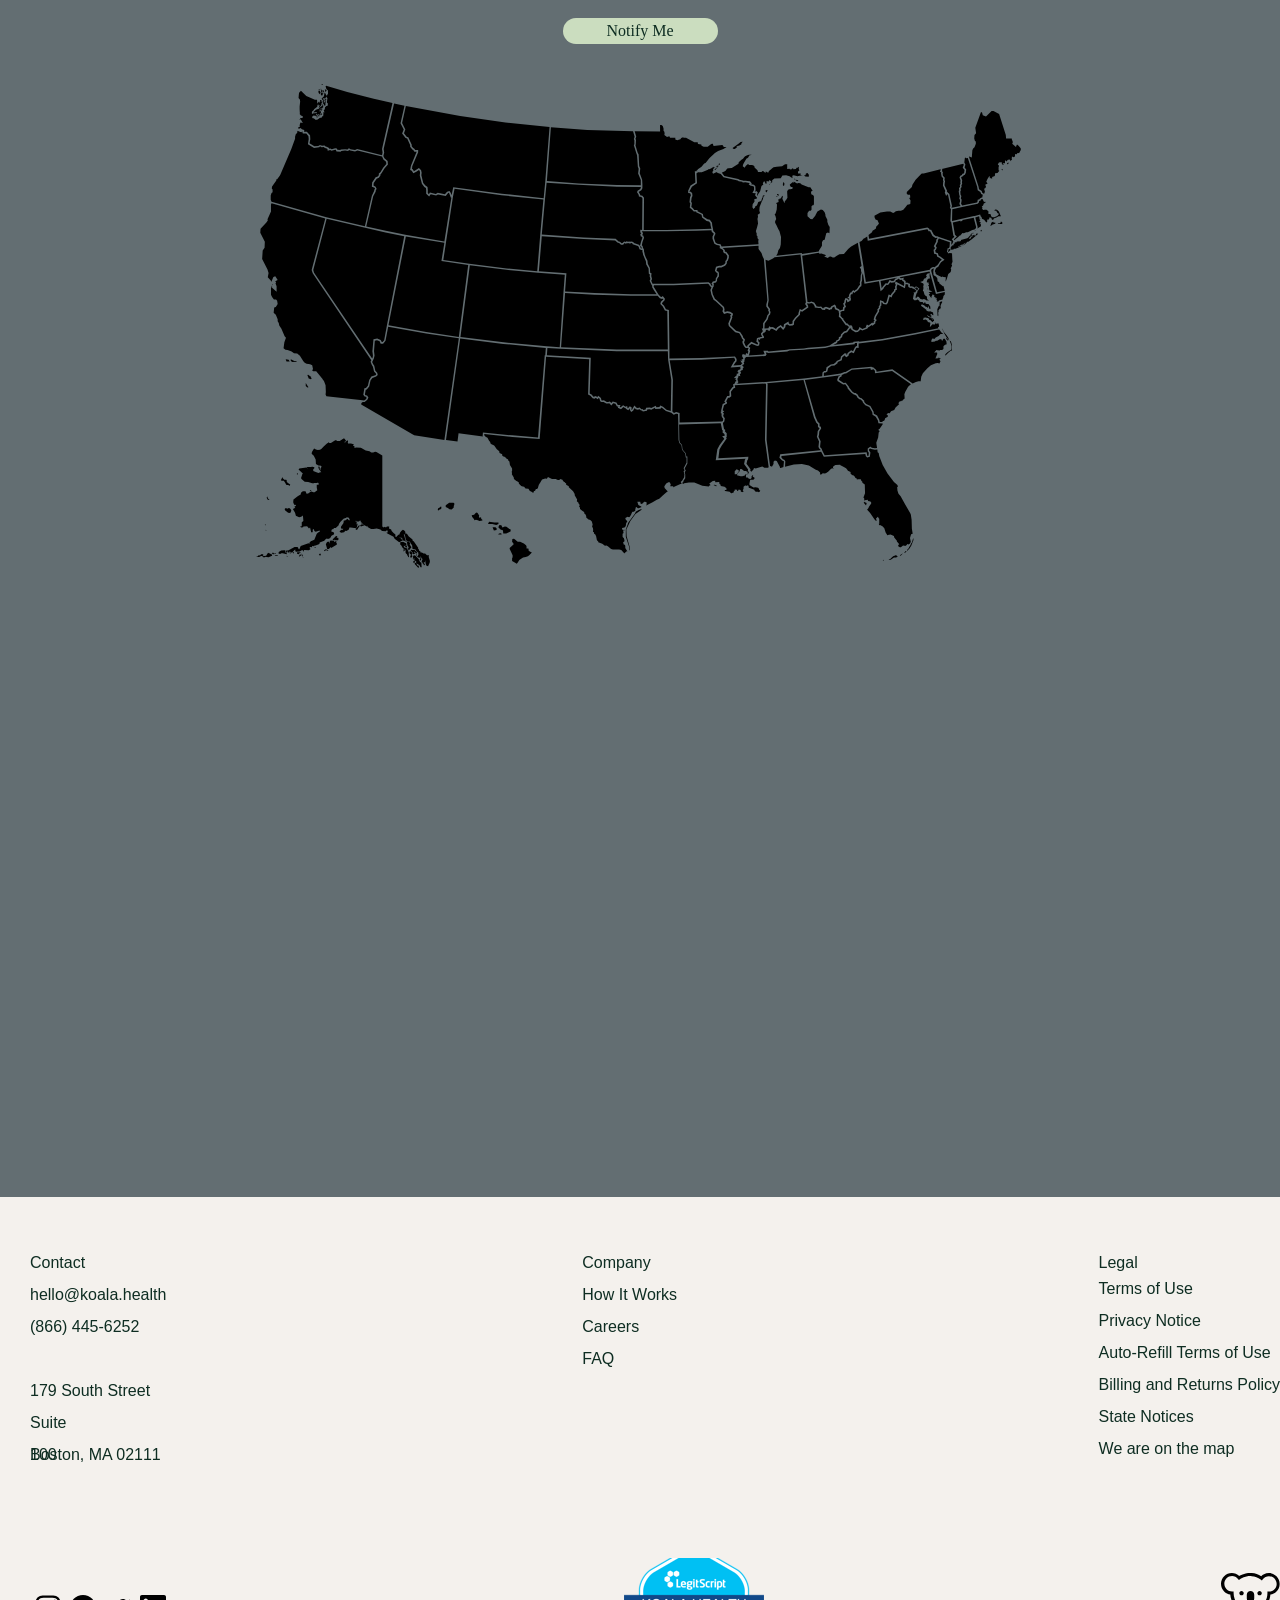
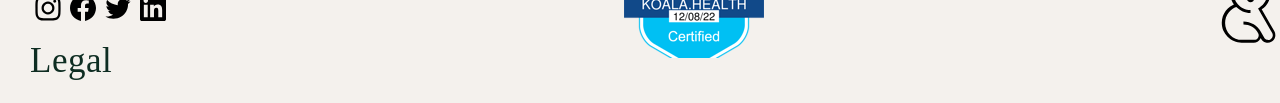
==== commit 3235eb41: "Update index.html" ====
--- a/html/index.html
+++ b/html/index.html
@@ -84,6 +84,9 @@
                         <div class="inro_text_undertitle">
                             <h3 data-i18="104" class="intro_text_undertitle_h3">Koala has all the medications and health products your pet needs. We package them by date and time to make pet care simpler. The best part? There are no service or shipping fees — you only pay for what your pet needs.</h3>
                         </div>
+                                <a href="#" class="shop-pet-button">
+                            <button data-i18="9" class="shop-pet-button-text">Shop for your pet → </button>
+                          </a>
                     </div>
                 </div>
             </div>
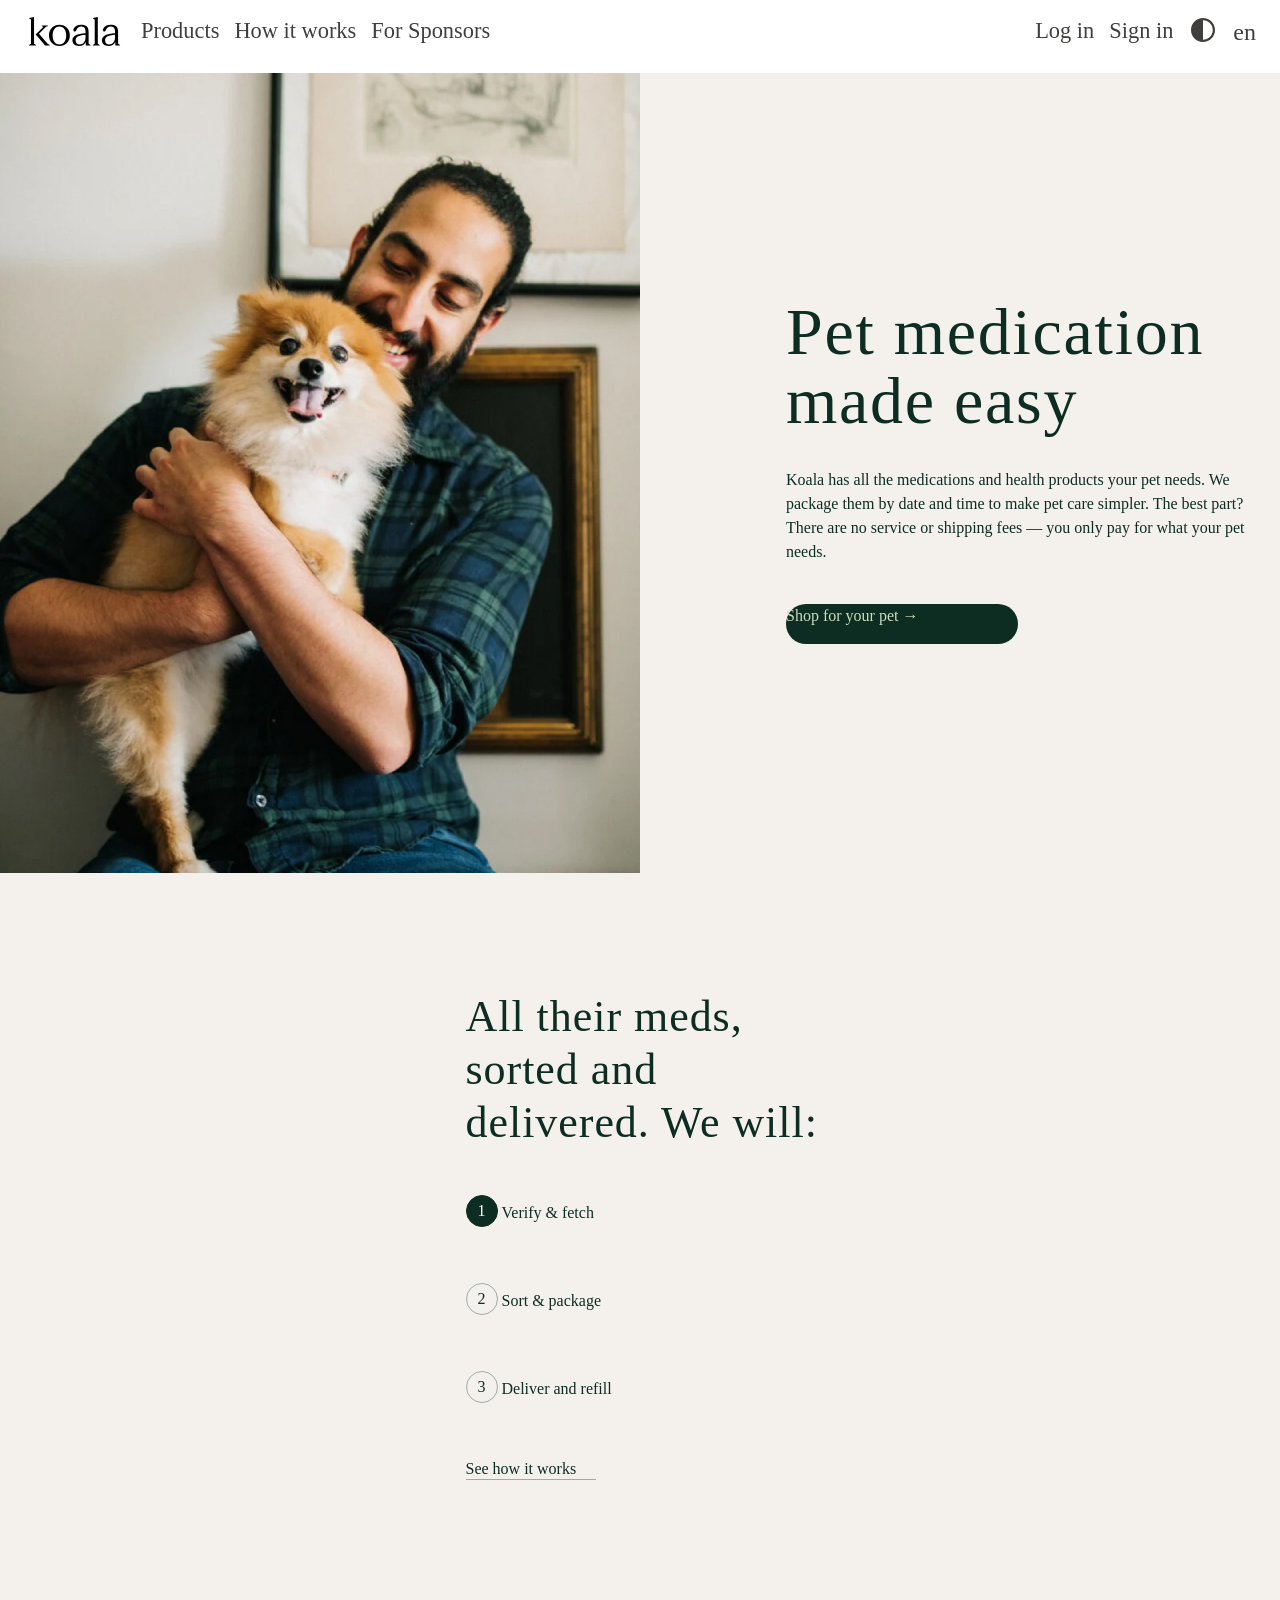
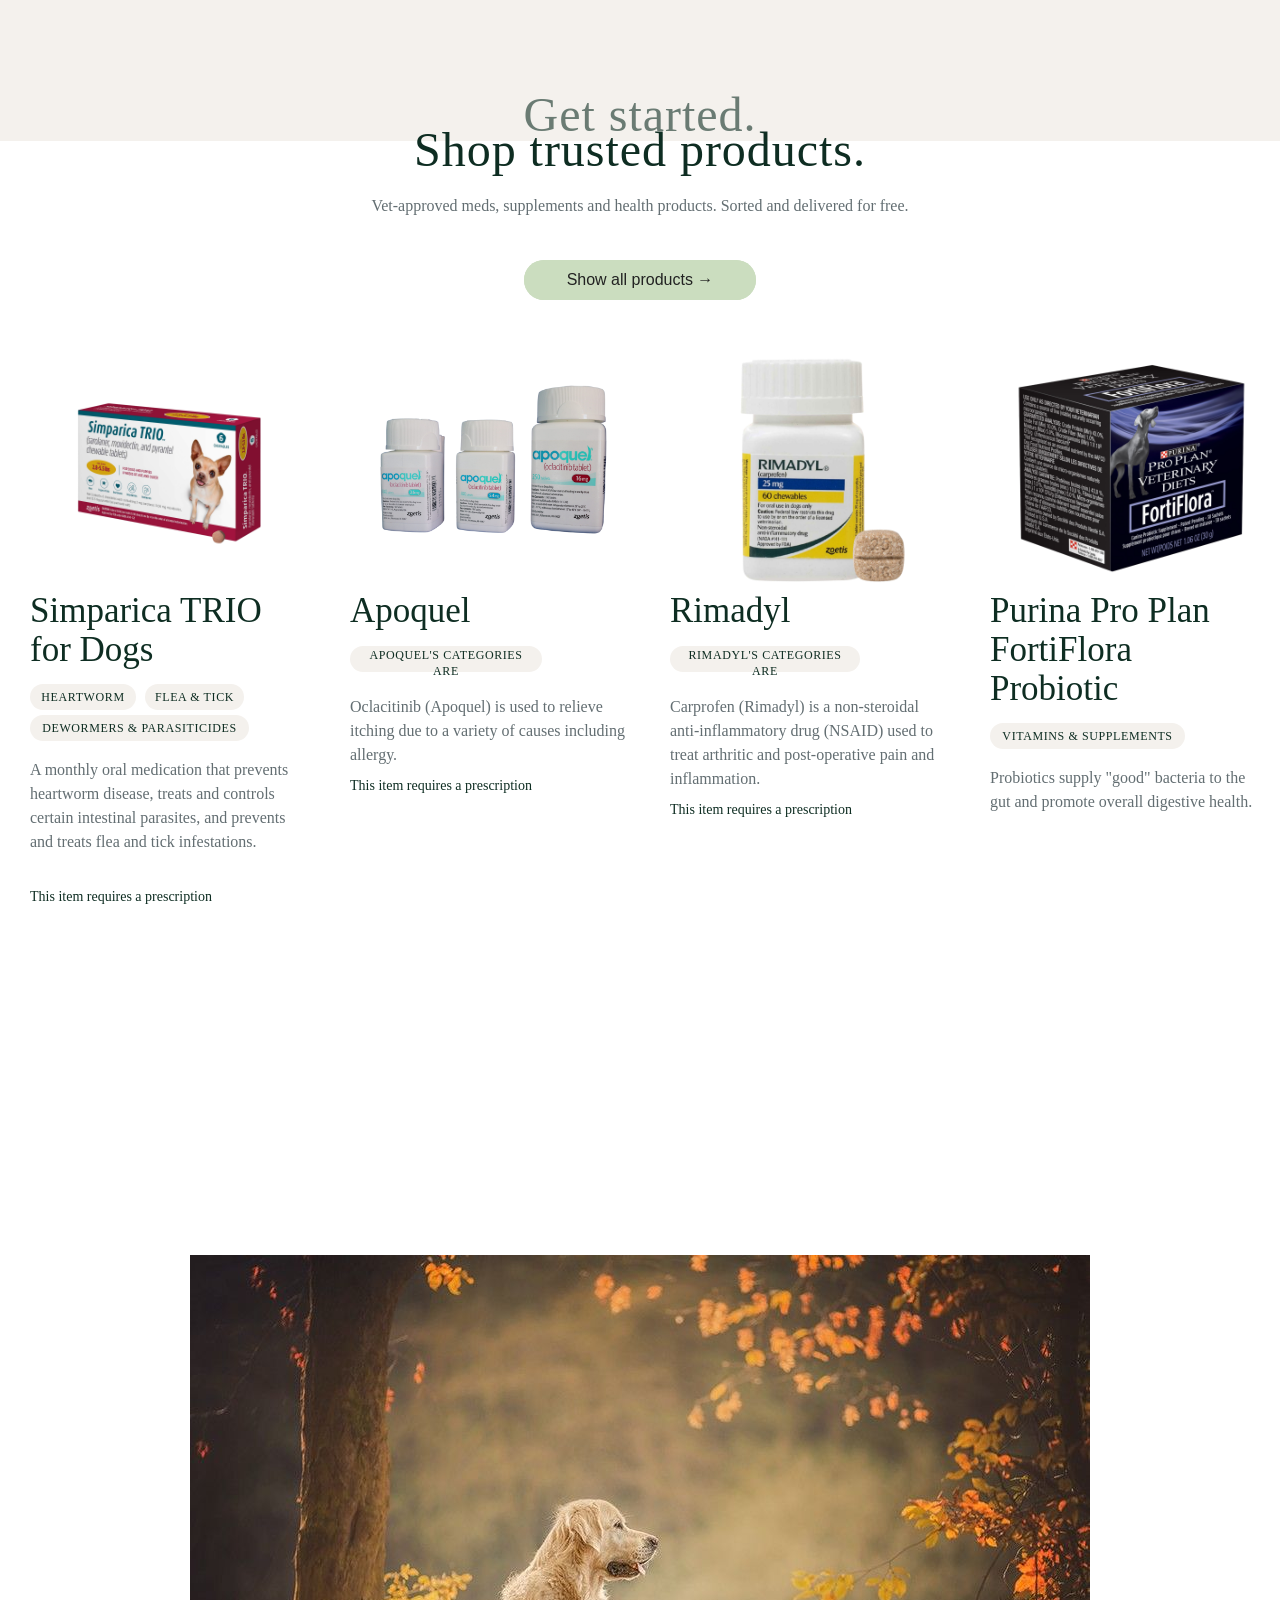
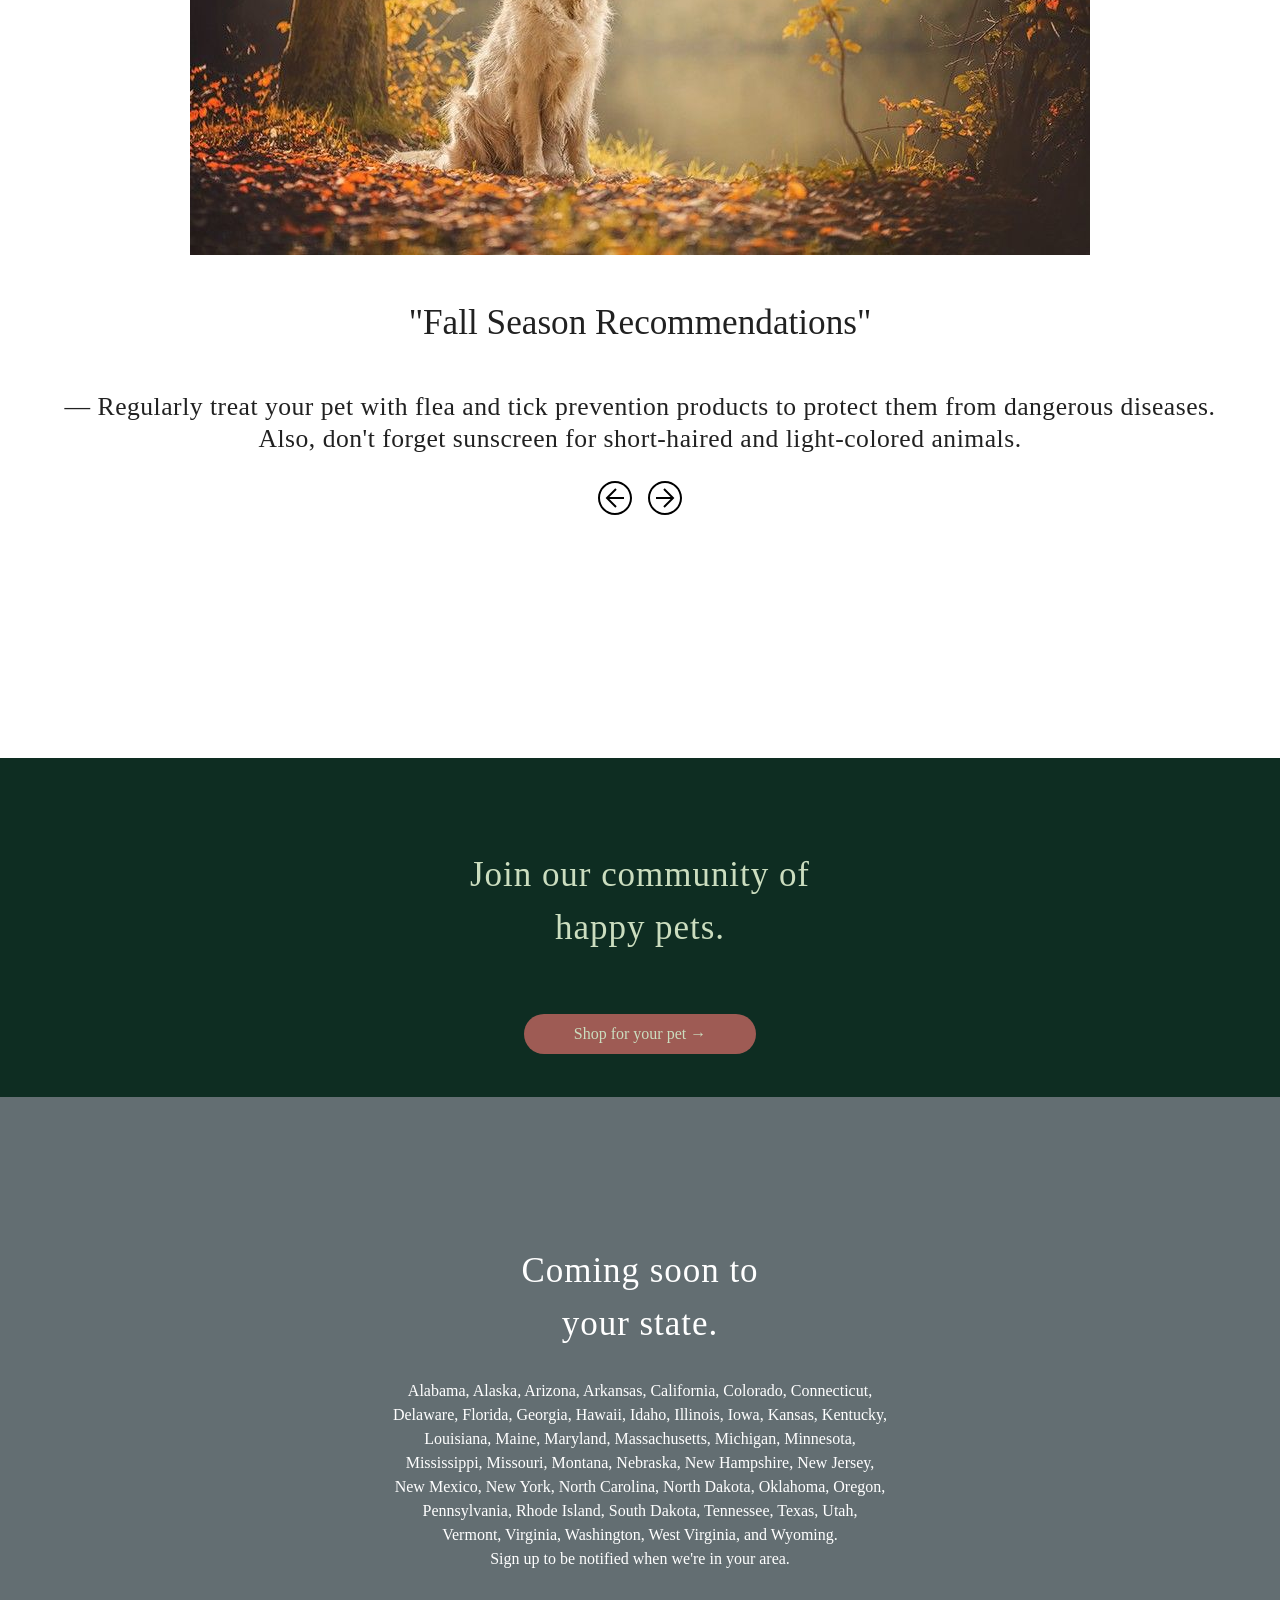
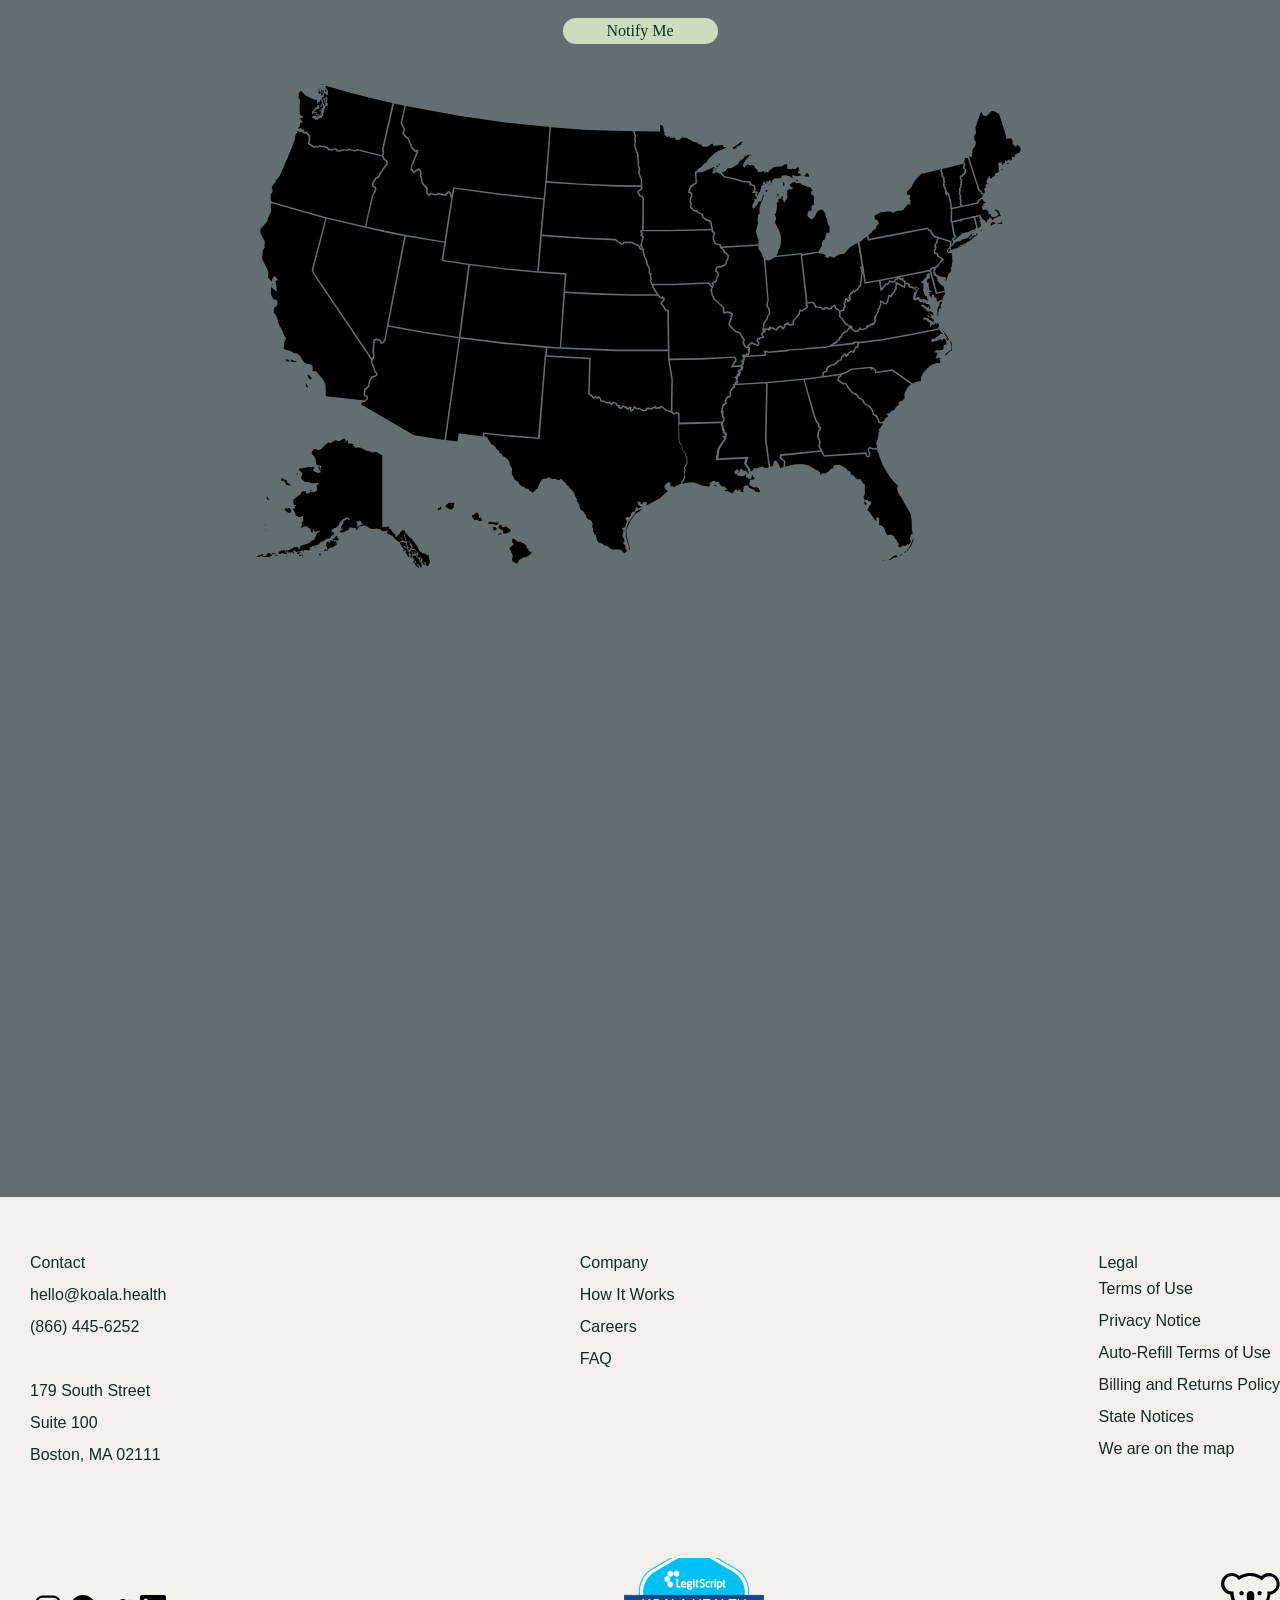
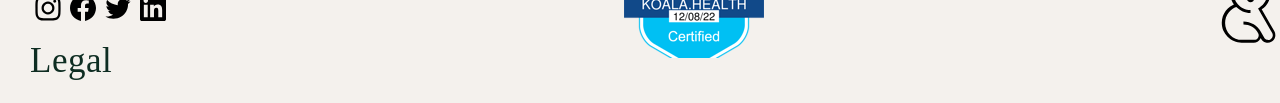
==== commit 8b806921: "Update index.html" ====
--- a/html/index.html
+++ b/html/index.html
@@ -84,9 +84,9 @@
                         <div class="inro_text_undertitle">
                             <h3 data-i18="104" class="intro_text_undertitle_h3">Koala has all the medications and health products your pet needs. We package them by date and time to make pet care simpler. The best part? There are no service or shipping fees — you only pay for what your pet needs.</h3>
                         </div>
-                                <a href="#" class="shop-pet-button">
-                            <button data-i18="9" class="shop-pet-button-text">Shop for your pet → </button>
-                          </a>
+                         <a href="#" class="button_shop_pet">
+                              <span data-i18="9" class="button_shop_pet_pic">Shop for your pet →</span>
+                        </a>
                     </div>
                 </div>
             </div>
--- a/css/style.css
+++ b/css/style.css
@@ -1,7 +1,131 @@
+/* Общие стили */
 .wrapper {
   max-width: 1280px;
   margin: 0 auto;
 }
+
+/* Стили для header */
+header .container {
+  display: flex;
+  align-items: center;
+  justify-content: space-between;
+  padding: 12px 24px;
+}
+
+header .brex {
+  display: flex;
+  align-items: center;
+  gap: 15px;
+}
+
+header .brex .brexLogo {
+  padding: 5px;
+}
+
+header .navigation ul {
+  display: flex;
+  list-style: none;
+  gap: 15px;
+}
+
+header .navigation ul a {
+  font-size: 1.4rem;
+  position: relative;
+  transition: color 300ms;
+}
+
+/* Добавляем анимацию наведения для ссылок */
+header .navigation ul a::before {
+  content: '';
+  position: absolute;
+  width: 100%;
+  height: 2px;
+  bottom: -2px;
+  left: 0;
+  background-color: #403f3d;
+  visibility: hidden;
+  transform: scaleX(0);
+  transition: all 0.3s ease-in-out;
+}
+
+header .navigation ul a:hover::before {
+  visibility: visible;
+  transform: scaleX(1);
+}
+
+header .navigation ul a:hover {
+  color: #665f55;
+}
+
+header .authorization {
+  display: flex;
+  align-items: center;
+  gap: 15px;
+}
+
+header .authorization span {
+  font-size: 1.4rem;
+  cursor: pointer;
+  position: relative;
+  transition: color 300ms;
+}
+
+/* Добавляем анимацию наведения для кнопок авторизации */
+header .authorization span::after {
+  content: '';
+  position: absolute;
+  width: 100%;
+  height: 2px;
+  bottom: -2px;
+  left: 0;
+  background-color: #665f55;
+  visibility: hidden;
+  transform: scaleX(0);
+  transition: all 0.3s ease-in-out;
+}
+
+header .authorization span:hover::after {
+  visibility: visible;
+  transform: scaleX(1);
+}
+
+header .authorization span:hover {
+  color: #403f3d;
+}
+
+header .changeTheme {
+  cursor: pointer;
+  transition: transform 300ms, color 300ms;
+}
+
+header .changeLang {
+  cursor: pointer;
+  font-size: 1.5rem;
+  transition: transform 300ms, color 300ms;
+}
+
+/* Добавляем эффекты для смены темы и языка */
+header .changeTheme:hover,
+header .changeLang:hover {
+  transform: scale(1.1);
+  color: #665f55;
+}
+
+header .right {
+  display: flex;
+  align-items: center;
+  gap: 15px;
+}
+
+header .right .contact {
+  height: 36px;
+  padding: 0 30px;
+  border-radius: 10px;
+  color: #fff;
+  font-size: 1.4rem;
+  transition: 300ms all;
+}
+
 header .right .burger {
   display: none;
   width: 44px;
@@ -50,7 +174,6 @@
 header .burger_menu.opened {
   left: 0;
 }
-
 header .burger_menu .burger_menu_links ul {
   display: flex;
   flex-direction: column;
@@ -68,6 +191,25 @@
   line-height: 125%;
   text-decoration: none;
 }
+
+/* Добавляем анимацию появления для меню */
+header .burger_menu .burger_menu_links ul .nav_items_text {
+  opacity: 0;
+  transform: translateY(20px);
+  transition: opacity 300ms, transform 300ms;
+}
+
+header .burger_menu.opened .burger_menu_links ul .nav_items_text {
+  opacity: 1;
+  transform: translateY(0);
+}
+
+/* Эффект наведения для пунктов меню */
+header .burger_menu .burger_menu_links ul .nav_items_text:hover {
+  color: #665f55;
+  text-decoration: underline;
+}
+
 .burger_menu {
   background: #fff;
   left: 100%;
@@ -82,26 +224,1013 @@
   transition: 500ms all;
   display: flex;
   z-index: 1;
-  &.opened {
-      left: 0;
-  }
-  .burger_menu_links {
-      ul {
-          display: flex;
-          flex-direction: column;
-          align-items: center;
-          gap: 40px;
-          li {
-              list-style: none;
-          }
-          .nav_items_text {
-              font-size: 3.2rem;
-              font-weight: 600;
-              line-height: 125%;
-              text-decoration: none;
-          }
-      }
-  }
+}
+
+.burger_menu.opened {
+  left: 0;
+}
+
+.burger_menu .burger_menu_links {
+  ul {
+    display: flex;
+    flex-direction: column;
+    align-items: center;
+    gap: 40px;
+    li {
+      list-style: none;
+    }
+    .nav_items_text {
+      font-size: 3.2rem;
+      font-weight: 600;
+      line-height: 125%;
+      text-decoration: none;
+    }
+  }
+}
+
+header {
+  .container {
+    display: flex;
+    align-items: center;
+    justify-content: space-between;
+    padding: 12px 24px;
+  }
+  .brex {
+    display: flex;
+    align-items: center;
+    gap: 15px;
+    .brexLogo {
+      padding: 5px;
+    }
+  }
+  .navigation {
+    ul {
+      display: flex;
+      list-style: none;
+      gap: 15px;
+      a {
+        font-size: 1.4rem;
+        position: relative;
+        transition: color 300ms;
+      }
+    }
+  }
+  .authorization {
+    display: flex;
+    align-items: center;
+    gap: 15px;
+    span {
+      font-size: 1.4rem;
+      cursor: pointer;
+      position: relative;
+      transition: color 300ms;
+    }
+  }
+  .changeTheme {
+    cursor: pointer;
+    transition: transform 300ms, color 300ms;
+  }
+  .changeLang {
+    cursor: pointer;
+    font-size: 1.5rem;
+    transition: transform 300ms, color 300ms;
+  }
+  .right {
+    display: flex;
+    align-items: center;
+    gap: 15px;
+    .contact {
+      height: 36px;
+      padding: 0 30px;
+      border-radius: 10px;
+      color: #fff;
+      font-size: 1.4rem;
+      transition: 300ms all;
+    }
+    .burger {
+      display: none;
+      width: 44px;
+      height: 44px;
+      z-index: 2;
+      transition: 500ms all;
+      flex-direction: column;
+      align-items: center;
+      justify-content: center;
+      border: 1px solid #665f55;
+      border-radius: 50%;
+      &.burgeroff {
+        .burger_line:first-child {
+          transform: rotate(-45deg) translate(-3px, 3px);
+        }
+        .burger_line:last-child {
+          transform: rotate(45deg) translate(-3px, -3px);
+        }
+      }
+      .burger_line {
+        width: 16px;
+        height: 2px;
+        margin: 3px 0;
+        background-color: #403f3d;
+        transition: 500ms all;
+      }
+    }
+  }
+  .burger_menu {
+    background: #fff;
+    left: 100%;
+    top: 0;
+    width: 100%;
+    height: 100vh;
+    position: fixed;
+    padding: 80px 40px 20px 40px;
+    flex-direction: column;
+    align-items: center;
+    gap: 100px;
+    transition: 500ms all;
+    display: flex;
+    z-index: 1;
+    &.opened {
+        left: 0;
+    }
+    .burger_menu_links {
+        ul {
+            display: flex;
+            flex-direction: column;
+            align-items: center;
+            gap: 40px;
+            li {
+                list-style: none;
+            }
+            .nav_items_text {
+                font-size: 3.2rem;
+                font-weight: 600;
+                line-height: 125%;
+                text-decoration: none;
+                opacity: 0;
+                transform: translateY(20px);
+                transition: opacity 300ms, transform 300ms;
+            }
+        }
+    }
+    &.opened .burger_menu_links ul .nav_items_text {
+        opacity: 1;
+        transform: translateY(0);
+    }
+    .burger_menu_links ul .nav_items_text:hover {
+        color: #665f55;
+        text-decoration: underline;
+    }
+}
+
+/* Повторяем те же стили для Sass/SCSS */
+.burger_menu {
+    background: #fff;
+    left: 100%;
+    top: 0;
+    width: 100%;
+    height: 100vh;
+    position: fixed;
+    padding: 80px 40px 20px 40px;
+    flex-direction: column;
+    align-items: center;
+    gap: 100px;
+    transition: 500ms all;
+    display: flex;
+    z-index: 1;
+    &.opened {
+        left: 0;
+    }
+    .burger_menu_links {
+        ul {
+            display: flex;
+            flex-direction: column;
+            align-items: center;
+            gap: 40px;
+            li {
+                list-style: none;
+            }
+            .nav_items_text {
+                font-size: 3.2rem;
+                font-weight: 600;
+                line-height: 125%;
+                text-decoration: none;
+                opacity: 0;
+                transform: translateY(20px);
+                transition: opacity 300ms, transform 300ms;
+            }
+        }
+    }
+    &.opened .burger_menu_links ul .nav_items_text {
+        opacity: 1;
+        transform: translateY(0);
+    }
+    .burger_menu_links ul .nav_items_text:hover {
+        color: #665f55;
+        text-decoration: underline;
+    }
+}
+
+/* Стили для анимации кнопок смены темы и языка */
+header .changeTheme:hover,
+header .changeLang:hover {
+    transform: scale(1.1);
+    color: #665f55;
+}
+}
+
+/* Header styles start*/
+
+.header_wrapper {
+  display: flex; /* Включаем flexbox */
+  flex-wrap: wrap;
+  align-items: flex-end;
+  justify-content: space-between; /* Выравниваем элементы по вертикали */
+  margin: 0 auto;
+  margin-top: 30px;
+}
+.header {
+  position: fixed;
+  top: 0;
+  left: 0;
+  width: 100%;
+}
+.header_logo {
+  padding-left: 30px;
+}
+
+.header_search {
+  padding-left: 345px;
+}
+
+.header_list {
+  display: flex;
+  flex-wrap: wrap;
+}
+
+.menulogo_list {
+  display: flex;
+  flex-wrap: wrap;
+}
+.changeLang {
+  cursor: pointer;
+  font-size: 1.5rem;
+}
+
+.header_item {
+  margin-right: 25px;
+}
+
+.header_item:last-child {
+  margin-right: 30px;
+}
+
+.menulogo_item {
+  margin-left: 30px;
+}
+
+.search {
+  box-sizing: border-box;
+  width: 227px;
+  height: 40px;
+
+  background: #ffffff;
+  border: 1px solid #d1dbd6;
+  border-radius: 1000px;
+}
+.header_link {
+  color: white;
+  text-decoration: none;
+  font-family: "Segoe UI";
+  font-style: normal;
+  font-weight: 400;
+  font-size: 16px;
+  line-height: 20px;
+  color: #0e2d22;
+}
+
+/* Header styles start*/
+
+/* Main styles start*/
+
+.main {
+  max-width: 1280px;
+  margin: 0 auto;
+  background-color: #f4f1ed;
+}
+
+.intro_text_title_h {
+  font-family: "Times New Roman";
+  font-style: normal;
+  font-weight: 400;
+  font-size: 66px;
+  line-height: 69px;
+  letter-spacing: 1.72235px;
+  color: #0e2d22;
+}
+
+.intro_text_title {
+  display: inline-block;
+  width: 419px;
+  height: 138px;
+}
+
+.intro_text_undertitle_h3 {
+  font-family: "Segoe UI";
+  font-style: normal;
+  font-weight: 400;
+  font-size: 16px;
+  line-height: 24px;
+  color: #0e2d22;
+}
+
+.inro_text_undertitle {
+  width: 494px;
+  height: 96px;
+}
+
+.button_shop_pet {
+  display: inline-block;
+  width: 232px;
+  height: 40px;
+  background: #0e2d22;
+  border-radius: 1000px;
+  margin-top: 40px;
+}
+
+.button_shop_pet_pic {
+  background-color: transparent;
+  border-color: transparent;
+  width: 232px;
+  height: 40px;
+  font-family: "Segoe UI";
+  font-style: normal;
+  font-weight: 400;
+  font-size: 16px;
+  line-height: 24px;
+  text-align: center;
+  color: #cbddbf;
+}
+
+.intro_wrap {
+  display: grid;
+  grid-template-columns: repeat(2, 1fr);
+  grid-gap: 70px;
+  grid-row-gap: 20px;
+}
+
+.intro_title_right-text {
+  margin-top: 224px;
+}
+
+.inro_text_undertitle {
+  margin-top: 33px;
+}
+.intro {
+  padding-bottom: 117px;
+}
+
+.tablets {
+  display: grid;
+  grid-template-columns: repeat(2, 1fr);
+  margin-left: 132px;
+}
+
+.tablets_text_title {
+  width: 359px;
+  height: 159px;
+  margin-bottom: 46px;
+}
+
+.tablets_text_title_h2 {
+  font-family: "Times New Roman";
+  font-style: normal;
+  font-weight: 400;
+  font-size: 44px;
+  line-height: 53px;
+  letter-spacing: 0.960471px;
+  color: #0e2d22;
+  width: 359px;
+  height: 159px;
+}
+
+.tabletsnum {
+  width: 30px;
+  height: 30px;
+  display: flex;
+  margin-bottom: 56px;
+}
+
+.tabletsnum.white {
+  background: #f4f1ed;
+  border-radius: 1000px 0px 0px 0px;
+  gap: 0px;
+  border: 1px solid #9faba7;
+  opacity: 0px;
+  border-radius: 1000px;
+}
+.tabletsnum.green {
+  background: #0e2d22;
+  border-radius: 1000px;
+  border: 1px solid #0e2d22;
+}
+
+.button_circle {
+  background-color: transparent;
+  border-color: transparent;
+}
+
+.button_text {
+  width: 6px;
+  height: 24px;
+  font-family: "Segoe UI";
+  font-style: normal;
+  font-weight: 400;
+  font-size: 16px;
+  line-height: 24px;
+  margin-left: 3px;
+  color: #ffffff;
+  text-align: center;
+}
+
+.tablet_text_container {
+  margin-left: 10px;
+  display: flex;
+  align-items: center;
+  margin-top: 4px;
+}
+
+.tablet_text {
+  width: 292px;
+  height: 20px;
+  font-family: "Segoe UI";
+  font-style: normal;
+  font-weight: 400;
+  font-size: 16px;
+  line-height: 20px;
+  color: #0e2d22;
+}
+
+.button_text.black {
+  color: #0e2d22;
+}
+
+.tablets_link {
+  width: 130px;
+  height: 20px;
+  gap: 0px;
+  opacity: 0px;
+}
+.tablets_link_text {
+  text-decoration: none;
+  color: transparent;
+}
+.tablet_underline {
+  width: 130px;
+  height: 1px;
+  gap: 0px;
+  opacity: 0px;
+  background: #9faba7;
+}
+.tablets_img {
+  margin-top: 11px;
+  width: 593px;
+  height: 438px;
+  gap: 0px;
+  opacity: 0px;
+  margin-right: 132px;
+}
+.get_started {
+  font-family: "Times New Roman";
+  font-style: normal;
+  font-weight: 400;
+  font-size: 48px;
+  line-height: 53px;
+  text-align: center;
+  letter-spacing: 0.960471px;
+  color: rgba(14, 45, 34, 0.6);
+  margin-top: 208px;
+}
+.get_started_text {
+  margin: 0 auto;
+  width: 50%;
+}
+/* Main styles end*/
+
+/* Shop styles start*/
+
+.shop {
+  width: 1280px;
+  height: 884px;
+  gap: 0px;
+  border-radius: 60px 60px 0px 0px;
+  opacity: 0px;
+  background: #ffffff;
+  margin: 0 auto;
+}
+
+.shop_trusted_text {
+  margin: 0 auto;
+  transform: translateY(-18px);
+  font-family: "Times New Roman";
+  font-weight: 400;
+  font-size: 48px;
+  line-height: 53px;
+  text-align: center;
+  letter-spacing: 0.960471px;
+  color: #0e2d22;
+}
+
+.shop_title_text {
+  margin: 0 auto;
+  text-align: center;
+}
+
+.shop_undertitle_text {
+  margin-top: px;
+  transform: translateY();
+  font-family: "Segoe UI";
+  font-weight: 400;
+  font-size: 16px;
+  line-height: 24px;
+  text-align: center;
+  color: #636e72;
+}
+
+.shop_button_title {
+  width: 232px;
+  height: 40px;
+  background: #cbddbf;
+  border-radius: 1000px;
+  margin: 0 auto;
+  margin-top: 42px;
+  margin-bottom: 57px;
+}
+
+.button_shop {
+  width: 100%;
+  height: 40px;
+  background: #cbddbf;
+  border-radius: 1000px;
+  border: 0px;
+}
+
+.catalog_shop {
+  display: grid;
+  grid-template-columns: repeat(4, 1fr);
+  grid-gap: 30px;
+  margin-left: 30px;
+}
+
+.catalog_text_title {
+  font-family: "Times New Roman";
+  font-style: normal;
+  font-weight: 400;
+  font-size: 35px;
+  line-height: 39px;
+  color: #0e2d22;
+  margin-top: 8px;
+}
+
+.catalog_text_title.first {
+  width: 251px;
+  height: 78px;
+}
+.catalog_text_title.second {
+  width: 132px;
+  height: 39px;
+}
+.catalog_text_title.third {
+  width: 128px;
+  height: 39px;
+}
+.catalog_text_title.fourth {
+  width: 240px;
+  height: 116px;
+}
+.catalog_first_button {
+  background: #f4f1ed;
+  border-radius: 1000px;
+  font-family: "Segoe UI";
+  font-style: normal;
+  font-weight: 400;
+  font-size: 12px;
+  line-height: 16px;
+  letter-spacing: 0.6px;
+  text-transform: uppercase;
+  color: #0e2d22;
+  border: 0px;
+}
+
+.catalog_first_button.first {
+  width: 106px;
+  height: 26px;
+  margin-top: 15px;
+}
+
+.catalog_first_button.second {
+  width: 99px;
+  height: 26px;
+  margin-left: 5px;
+}
+
+.catalog_first_button.third {
+  width: 219px;
+  height: 26px;
+  margin-top: 5px;
+}
+.catalog_first_button.fourth {
+  width: 192px;
+  height: 26px;
+  margin-top: 16px;
+}
+.catalog_first_button.fifth {
+  width: 190px;
+  height: 26px;
+  margin-top: 16px;
+}
+.catalog_first_button.sixth {
+  width: 195px;
+  height: 26px;
+  margin-top: 16px;
+}
+.catalog_text_underbutton {
+  margin-top: 17px;
+  font-family: "Segoe UI";
+  font-style: normal;
+  font-weight: 400;
+  font-size: 16px;
+  line-height: 24px;
+  color: #636e72;
+}
+.catalog_text_underbutton.first {
+  width: 261px;
+  height: 120px;
+}
+.catalog_text_underbutton.second {
+  width: 279px;
+  height: 72px;
+}
+.catalog_text_underbutton.third {
+  width: 273px;
+  height: 96px;
+}
+.catalog_text_underbutton.fourth {
+  width: 275px;
+  height: 72px;
+}
+.catalog_lasttext {
+  margin-top: 8px;
+  width: 220px;
+  height: 21px;
+  font-family: "Segoe UI";
+  font-style: normal;
+  font-weight: 400;
+  font-size: 14px;
+  line-height: 21px;
+  color: #0e2d22;
+}
+/* Shop styles end*/
+
+/* Community styles start*/
+
+.community {
+  margin: 0 auto;
+  width: 1280px;
+  height: 1236px;
+  background: #0e2d22;
+  border-radius: 0px;
+}
+
+.commutity_first-two_img {
+  display: grid;
+  grid-template-columns: repeat(2, 1fr);
+}
+.community_first_img_container {
+  margin-left: 30px;
+  margin-top: 150px;
+}
+.community_button_arrow {
+  width: 24px;
+  height: 24px;
+  border: 0px;
+  background: #9e5b54;
+  border-radius: 1000px;
+
+  font-family: "Segoe UI";
+  font-style: normal;
+  font-weight: 400;
+  font-size: 16px;
+  line-height: 24px;
+  text-align: center;
+  color: #ebe8de;
+  margin-left: 5px;
+  margin-top: 2px;
+}
+
+.arrow {
+  transform: translateY(-2px);
+}
+
+.community_text_underimage {
+  display: flex;
+  flex-direction: row;
+  margin-top: 9px;
+}
+
+.community_underimage_text {
+  font-family: "Segoe UI";
+  font-style: normal;
+  font-weight: 400;
+  font-size: 16px;
+  line-height: 24px;
+  color: #cbddbf;
+}
+
+.community_second_img_container {
+  margin-left: 203px;
+  margin-top: 150px;
+}
+.community_join_text {
+  font-family: "Times New Roman";
+  font-style: normal;
+  font-weight: 400;
+  font-size: 47px;
+  line-height: 53px;
+  /* identical to box height, or 112% */
+  text-align: center;
+  letter-spacing: 0.960471px;
+  color: #cbddbf;
+  width: 403px;
+  height: 106px;
+  margin: 0 auto;
+  transform: translateY(-60px);
+}
+.button_shop_pet_pic.red {
+  background: #9e5b54;
+  border-radius: 1000px;
+  margin: 0 auto;
+  display: flex;
+  justify-content: center;
+  align-items: center;
+}
+
+.commutity_last-two_img {
+  display: grid;
+  grid-template-columns: repeat(2, 1fr);
+}
+
+.community_third_img_container {
+  margin-left: 30px;
+  margin-top: 43px;
+}
+.community_fourth_img_container {
+  margin-left: 305px;
+  transform: translateY(-20px);
+}
+/* Community styles end*/
+
+/* State styles start*/
+
+.state {
+  width: 1280px;
+  height: 1700px;
+  background: #636e72;
+  border-radius: 0;
+  margin: 0 auto;
+  display: flex;
+  flex-direction: column;
+  align-items: center;
+}
+
+.state_title {
+  margin-top: 147px;
+  width: 312px;
+  height: 106px;
+  font: 400 46px/53px "Times New Roman";
+  text-align: center;
+  letter-spacing: 0.960471px;
+  color: #fff;
+  display: flex;
+  align-items: center;
+}
+
+.state_undertitle {
+  padding-top: 29px;
+  width: 495px;
+  height: 192px;
+  font-family: "Segoe UI";
+  font-style: normal;
+  font-weight: 400;
+  font-size: 16px;
+  line-height: 24px;
+  text-align: center;
+  color: #ffffff;
+}
+
+.state_button {
+  width: 155px;
+  height: 54px;
+  background: #cbddbf;
+  border-radius: 1000px;
+  border: 0px;
+
+  font-family: "Segoe UI";
+  font-style: normal;
+  font-weight: 400;
+  font-size: 16px;
+  line-height: 24px;
+  text-align: center;
+  color: #0e2d22;
+  margin-top: 47px;
+}
+
+.states_img {
+  margin-top: 40px;
+}
+
+/* State styles end*/
+
+.map {
+  .container {
+      display: flex;
+      justify-content: center;
+      padding: 100px 32px 100px 32px;
+      iframe {
+          width: 800px;
+      }
+  }
+}
+/* Footer styles start*/
+
+/* Footer styles start*/
+
+.footer {
+  width: 1280px;
+  height: 455px;
+  background: #f4f1ed;  
+  border-radius: 0px;
+  padding: 20px 0;
+  margin: 0 auto;
+  display: flex;
+}
+
+.footer_wrap_lists {
+  margin-top: 30px;
+  margin-left: 30px;
+  display: flex;
+}
+
+.footer-label {
+  font-family: "Segoe UI", sans-serif;
+  font-style: normal;
+  font-weight: 400;
+  font-size: 16px;
+  line-height: 32px;
+  color: #0e2d22;
+}
+.footer-label.first {
+  width: 63px;
+  height: 32px;
+  margin-bottom: 6px;
+}
+
+.footer-list {
+  text-decoration: none;
+  font-family: "Segoe UI", sans-serif;
+  font-style: normal;
+  font-weight: 400;
+  font-size: 16px;
+  line-height: 20px;
+  color: #0e2d22;
+}
+.footer-list.td {
+  line-height: 32px;
+}
+
+.footer-list1-1 {
+  width: 134px;
+  height: 20px;
+  margin-bottom: 12px;
+}
+.footer-list1-2 {
+  width: 119px;
+  height: 20px;
+  margin-bottom: 38px;
+}
+.footer-list1-3 {
+  width: 134px;
+  height: 32px;
+}
+.footer-list1-4 {
+  width: 80px;
+  height: 32px;
+}
+.footer-list1-5 {
+  width: 133px; 
+  height: 32px;
+}
+.footer_wrap_list2 {
+  margin-left: 179px;
+}
+.footer-label.second {
+  width: 72px;
+  height: 32px;
+  margin-bottom: 6px;
+}
+.footer-list2-1 {
+  width: 103px;
+  height: 20px;
+  margin-bottom: 12px;
+}
+
+.footer-list2-2 {
+  width: 57px;
+  height: 20px;
+  margin-bottom: 12px;
+}
+
+.footer-list2-3 {
+  width: 30px;
+  height: 20px;
+}
+.footer-item3 {
+  margin-bottom: 12px;
+}
+.footer-item3:first-child {
+  margin-top: 6px;
+}
+.footer-item3:last-child {
+  margin-bottom: 0px;
+}
+.footer_wrap_list3 {
+  margin-left: 215px;
+}
+.footer_down_wrap {
+  display: flex;
+  flex-wrap: wrap;
+}
+.footer_down_left {
+  margin-left: 30px;
+  margin-top: 119px;
+}
+.footer_down_left_list {
+  display: block;
+}
+
+.legal_text {
+  width: 84px;
+  height: 44px;
+  padding-top: 13px;
+}
+
+.legal {
+  font-family: "Times New Roman";
+  font-style: normal;
+  font-weight: 400;
+  font-size: 35px;
+  line-height: 43px;
+  letter-spacing: 0.54px;
+  color: #0e2d22;
+}
+.footer_down_center {
+  margin-top: 91px;
+  margin-left: 401px;
+}
+.footer_down_right {
+  margin-top: 121px;
+  margin-left: 481px;
+}
+
+.footer-list:hover {
+  color: #0e2d22;
+  font-weight: 700;
+  transition: color 0.3s ease, font-weight 0.3s ease;
+}
+/* Footer styles end*/
+
+.container {
+  max-width: 1280px;
+  margin: 0 auto;
+}
+
+.noscroll {
+  overflow: hidden;
+}
+
+.hidden {
+  display: none;
+}
+
+a {
+  text-decoration: none;
+}
+
+li {
+  list-style: none;
+}
+
+button {
+  cursor: pointer;
 }
 header {
   .container {
@@ -110,12 +1239,14 @@
       justify-content: space-between;
       padding: 12px 24px;
   }
-  .brex {
+  .koala {
       display: flex;
       align-items: center;
       gap: 15px;
-      .brexLogo {
+      .header_logo_pic {
           padding: 5px;
+
+          color: #0e2d22;
       }
   }
   .navigation {
@@ -123,6 +1254,10 @@
           display: flex;
           list-style: none;
           gap: 15px;
+          font-family: "Segoe UI";
+
+          color: #0e2d22;
+
           a {
               font-size: 1.4rem;
           }
@@ -152,6 +1287,8 @@
           height: 36px;
           padding: 0 30px;
           border-radius: 10px;
+          border: 1px solid #f46a35;
+          background: #f46a35;
           color: #fff;
           font-size: 1.4rem;
           transition: 300ms all;
@@ -221,918 +1358,6 @@
   }
 }
 
-/* Header styles start*/
-
-.header_wrapper {
-  display: flex; /* Включаем flexbox */
-  flex-wrap: wrap;
-  align-items: flex-end;
-  justify-content: space-between; /* Выравниваем элементы по вертикали */
-  margin: 0 auto;
-  margin-top: 30px;
-}
-.header {
-  position: fixed;
-  top: 0;
-  left: 0;
-  width: 100%;
-}
-.header_logo {
-  padding-left: 30px;
-}
-
-.header_search {
-  padding-left: 345px;
-}
-
-.header_list {
-  display: flex;
-  flex-wrap: wrap;
-}
-
-.menulogo_list {
-  display: flex;
-  flex-wrap: wrap;
-}
-.changeLang {
-  cursor: pointer;
-  font-size: 1.5rem;
-}
-
-.header_item {
-  margin-right: 25px;
-}
-
-.header_item:last-child {
-  margin-right: 30px;
-}
-
-.menulogo_item {
-  margin-left: 30px;
-}
-
-.search {
-  box-sizing: border-box;
-  width: 227px;
-  height: 40px;
-
-  background: #ffffff;
-  border: 1px solid #d1dbd6;
-  border-radius: 1000px;
-}
-.header_link {
-  color: white;
-  text-decoration: none;
-  font-family: "Segoe UI";
-  font-style: normal;
-  font-weight: 400;
-  font-size: 16px;
-  line-height: 20px;
-  color: #0e2d22;
-}
-
-/* Header styles start*/
-
-/* Main styles start*/
-
-.main {
-  max-width: 1280px;
-  margin: 0 auto;
-  background-color: #f4f1ed;
-}
-
-.intro_text_title_h {
-  font-family: "Times New Roman";
-  font-style: normal;
-  font-weight: 400;
-  font-size: 66px;
-  line-height: 69px;
-  letter-spacing: 1.72235px;
-  color: #0e2d22;
-}
-
-.intro_text_title {
-  display: inline-block;
-  width: 419px;
-  height: 138px;
-}
-
-.intro_text_undertitle_h3 {
-  font-family: "Segoe UI";
-  font-style: normal;
-  font-weight: 400;
-  font-size: 16px;
-  line-height: 24px;
-  color: #0e2d22;
-}
-
-.inro_text_undertitle {
-  width: 494px;
-  height: 96px;
-}
-
-.button_shop_pet {
-  display: inline-block;
-  width: 232px;
-  height: 40px;
-  background: #0e2d22;
-  border-radius: 1000px;
-  margin-top: 40px;
-}
-
-.button_shop_pet_pic {
-  background-color: transparent;
-  border-color: transparent;
-  width: 232px;
-  height: 40px;
-  font-family: "Segoe UI";
-  font-style: normal;
-  font-weight: 400;
-  font-size: 16px;
-  line-height: 24px;
-  text-align: center;
-  color: #cbddbf;
-}
-
-.intro_wrap {
-  display: grid;
-  grid-template-columns: repeat(2, 1fr);
-  grid-gap: 70px;
-  grid-row-gap: 20px;
-}
-
-.intro_title_right-text {
-  margin-top: 224px;
-}
-
-.inro_text_undertitle {
-  margin-top: 33px;
-}
-.intro {
-  padding-bottom: 117px;
-}
-
-.tablets {
-  display: grid;
-  grid-template-columns: repeat(2, 1fr);
-  margin-left: 132px;
-}
-
-.tablets_text_title {
-  width: 359px;
-  height: 159px;
-  margin-bottom: 46px;
-}
-
-.tablets_text_title_h2 {
-  font-family: "Times New Roman";
-  font-style: normal;
-  font-weight: 400;
-  font-size: 44px;
-  line-height: 53px;
-  letter-spacing: 0.960471px;
-  color: #0e2d22;
-  width: 359px;
-  height: 159px;
-}
-
-.tabletsnum {
-  width: 30px;
-  height: 30px;
-  display: flex;
-  margin-bottom: 56px;
-}
-
-.tabletsnum.white {
-  background: #f4f1ed;
-  border-radius: 1000px 0px 0px 0px;
-  gap: 0px;
-  border: 1px solid #9faba7;
-  opacity: 0px;
-  border-radius: 1000px;
-}
-.tabletsnum.green {
-  background: #0e2d22;
-  border-radius: 1000px;
-  border: 1px solid #0e2d22;
-}
-
-.button_circle {
-  background-color: transparent;
-  border-color: transparent;
-}
-
-.button_text {
-  width: 6px;
-  height: 24px;
-  font-family: "Segoe UI";
-  font-style: normal;
-  font-weight: 400;
-  font-size: 16px;
-  line-height: 24px;
-  margin-left: 3px;
-  color: #ffffff;
-  text-align: center;
-}
-
-.tablet_text_container {
-  margin-left: 10px;
-  display: flex;
-  align-items: center;
-  margin-top: 4px;
-}
-
-.tablet_text {
-  width: 292px;
-  height: 20px;
-  font-family: "Segoe UI";
-  font-style: normal;
-  font-weight: 400;
-  font-size: 16px;
-  line-height: 20px;
-  color: #0e2d22;
-}
-
-.button_text.black {
-  color: #0e2d22;
-}
-
-.tablets_link {
-  width: 130px;
-  height: 20px;
-  gap: 0px;
-  opacity: 0px;
-}
-.tablets_link_text {
-  text-decoration: none;
-  color: transparent;
-}
-.tablet_underline {
-  width: 130px;
-  height: 1px;
-  gap: 0px;
-  opacity: 0px;
-  background: #9faba7;
-}
-.tablets_img {
-  margin-top: 11px;
-  width: 593px;
-  height: 438px;
-  gap: 0px;
-  opacity: 0px;
-  margin-right: 132px;
-}
-.get_started {
-  font-family: "Times New Roman";
-  font-style: normal;
-  font-weight: 400;
-  font-size: 48px;
-  line-height: 53px;
-  text-align: center;
-  letter-spacing: 0.960471px;
-  color: rgba(14, 45, 34, 0.6);
-  margin-top: 208px;
-}
-.get_started_text {
-  margin: 0 auto;
-  width: 50%;
-}
-/* Main styles end*/
-
-/* Shop styles start*/
-
-.shop {
-  width: 1280px;
-  height: 884px;
-  gap: 0px;
-  border-radius: 60px 60px 0px 0px;
-  opacity: 0px;
-  background: #ffffff;
-  margin: 0 auto;
-}
-
-.shop_trusted_text {
-  margin: 0 auto;
-  transform: translateY(-18px);
-  font-family: "Times New Roman";
-  font-weight: 400;
-  font-size: 48px;
-  line-height: 53px;
-  text-align: center;
-  letter-spacing: 0.960471px;
-  color: #0e2d22;
-}
-
-.shop_title_text {
-  margin: 0 auto;
-  text-align: center;
-}
-
-.shop_undertitle_text {
-  margin-top: px;
-  transform: translateY();
-  font-family: "Segoe UI";
-  font-weight: 400;
-  font-size: 16px;
-  line-height: 24px;
-  text-align: center;
-  color: #636e72;
-}
-
-.shop_button_title {
-  width: 232px;
-  height: 40px;
-  background: #cbddbf;
-  border-radius: 1000px;
-  margin: 0 auto;
-  margin-top: 42px;
-  margin-bottom: 57px;
-}
-
-.button_shop {
-  width: 100%;
-  height: 40px;
-  background: #cbddbf;
-  border-radius: 1000px;
-  border: 0px;
-}
-
-.catalog_shop {
-  display: grid;
-  grid-template-columns: repeat(4, 1fr);
-  grid-gap: 30px;
-  margin-left: 30px;
-}
-
-.catalog_text_title {
-  font-family: "Times New Roman";
-  font-style: normal;
-  font-weight: 400;
-  font-size: 35px;
-  line-height: 39px;
-  color: #0e2d22;
-  margin-top: 8px;
-}
-
-.catalog_text_title.first {
-  width: 251px;
-  height: 78px;
-}
-.catalog_text_title.second {
-  width: 132px;
-  height: 39px;
-}
-.catalog_text_title.third {
-  width: 128px;
-  height: 39px;
-}
-.catalog_text_title.fourth {
-  width: 240px;
-  height: 116px;
-}
-.catalog_first_button {
-  background: #f4f1ed;
-  border-radius: 1000px;
-  font-family: "Segoe UI";
-  font-style: normal;
-  font-weight: 400;
-  font-size: 12px;
-  line-height: 16px;
-  letter-spacing: 0.6px;
-  text-transform: uppercase;
-  color: #0e2d22;
-  border: 0px;
-}
-
-.catalog_first_button.first {
-  width: 106px;
-  height: 26px;
-  margin-top: 15px;
-}
-
-.catalog_first_button.second {
-  width: 99px;
-  height: 26px;
-  margin-left: 5px;
-}
-
-.catalog_first_button.third {
-  width: 219px;
-  height: 26px;
-  margin-top: 5px;
-}
-.catalog_first_button.fourth {
-  width: 192px;
-  height: 26px;
-  margin-top: 16px;
-}
-.catalog_first_button.fifth {
-  width: 190px;
-  height: 26px;
-  margin-top: 16px;
-}
-.catalog_first_button.sixth {
-  width: 195px;
-  height: 26px;
-  margin-top: 16px;
-}
-.catalog_text_underbutton {
-  margin-top: 17px;
-  font-family: "Segoe UI";
-  font-style: normal;
-  font-weight: 400;
-  font-size: 16px;
-  line-height: 24px;
-  color: #636e72;
-}
-.catalog_text_underbutton.first {
-  width: 261px;
-  height: 120px;
-}
-.catalog_text_underbutton.second {
-  width: 279px;
-  height: 72px;
-}
-.catalog_text_underbutton.third {
-  width: 273px;
-  height: 96px;
-}
-.catalog_text_underbutton.fourth {
-  width: 275px;
-  height: 72px;
-}
-.catalog_lasttext {
-  margin-top: 8px;
-  width: 220px;
-  height: 21px;
-  font-family: "Segoe UI";
-  font-style: normal;
-  font-weight: 400;
-  font-size: 14px;
-  line-height: 21px;
-  color: #0e2d22;
-}
-/* Shop styles end*/
-
-/* Community styles start*/
-
-.community {
-  margin: 0 auto;
-  width: 1280px;
-  height: 1236px;
-  background: #0e2d22;
-  border-radius: 0px;
-}
-
-.commutity_first-two_img {
-  display: grid;
-  grid-template-columns: repeat(2, 1fr);
-}
-.community_first_img_container {
-  margin-left: 30px;
-  margin-top: 150px;
-}
-.community_button_arrow {
-  width: 24px;
-  height: 24px;
-  border: 0px;
-  background: #9e5b54;
-  border-radius: 1000px;
-
-  font-family: "Segoe UI";
-  font-style: normal;
-  font-weight: 400;
-  font-size: 16px;
-  line-height: 24px;
-  text-align: center;
-  color: #ebe8de;
-  margin-left: 5px;
-  margin-top: 2px;
-}
-
-.arrow {
-  transform: translateY(-2px);
-}
-
-.community_text_underimage {
-  display: flex;
-  flex-direction: row;
-  margin-top: 9px;
-}
-
-.community_underimage_text {
-  font-family: "Segoe UI";
-  font-style: normal;
-  font-weight: 400;
-  font-size: 16px;
-  line-height: 24px;
-  color: #cbddbf;
-}
-
-.community_second_img_container {
-  margin-left: 203px;
-  margin-top: 150px;
-}
-.community_join_text {
-  font-family: "Times New Roman";
-  font-style: normal;
-  font-weight: 400;
-  font-size: 47px;
-  line-height: 53px;
-  /* identical to box height, or 112% */
-  text-align: center;
-  letter-spacing: 0.960471px;
-  color: #cbddbf;
-  width: 403px;
-  height: 106px;
-  margin: 0 auto;
-  transform: translateY(-60px);
-}
-.button_shop_pet_pic.red {
-  background: #9e5b54;
-  border-radius: 1000px;
-  margin: 0 auto;
-  display: flex;
-  justify-content: center;
-  align-items: center;
-}
-
-.commutity_last-two_img {
-  display: grid;
-  grid-template-columns: repeat(2, 1fr);
-}
-
-.community_third_img_container {
-  margin-left: 30px;
-  margin-top: 43px;
-}
-.community_fourth_img_container {
-  margin-left: 305px;
-  transform: translateY(-20px);
-}
-/* Community styles end*/
-
-/* State styles start*/
-
-.state {
-  width: 1280px;
-  height: 1700px;
-  background: #636e72;
-  border-radius: 0;
-  margin: 0 auto;
-  display: flex;
-  flex-direction: column;
-  align-items: center;
-}
-
-.state_title {
-  margin-top: 147px;
-  width: 312px;
-  height: 106px;
-  font: 400 46px/53px "Times New Roman";
-  text-align: center;
-  letter-spacing: 0.960471px;
-  color: #fff;
-  display: flex;
-  align-items: center;
-}
-
-.state_undertitle {
-  padding-top: 29px;
-  width: 495px;
-  height: 192px;
-  font-family: "Segoe UI";
-  font-style: normal;
-  font-weight: 400;
-  font-size: 16px;
-  line-height: 24px;
-  text-align: center;
-  color: #ffffff;
-}
-
-.state_button {
-  width: 155px;
-  height: 54px;
-  background: #cbddbf;
-  border-radius: 1000px;
-  border: 0px;
-
-  font-family: "Segoe UI";
-  font-style: normal;
-  font-weight: 400;
-  font-size: 16px;
-  line-height: 24px;
-  text-align: center;
-  color: #0e2d22;
-  margin-top: 47px;
-}
-
-.states_img {
-  margin-top: 40px;
-}
-
-/* State styles end*/
-
-.map {
-  .container {
-      display: flex;
-      justify-content: center;
-      padding: 100px 32px 100px 32px;
-      iframe {
-          width: 800px;
-      }
-  }
-}
-/* Footer styles start*/
-
-.footer {
-  width: 1280px;
-  height: 455px;
-  background: #f4f1ed;  
-  border-radius: 0px;
-  padding: 20px 0;
-  margin: 0 auto;
-  display: flex;
-}
-
-.footer_wrap_lists {
-  margin-top: 30px;
-  margin-left: 30px;
-  display: flex;
-}
-
-.footer-label {
-  font-family: "Segoe UI", sans-serif;
-  font-style: normal;
-  font-weight: 400;
-  font-size: 16px;
-  line-height: 32px;
-  color: #0e2d22;
-}
-.footer-label.first {
-  width: 63px;
-  height: 32px;
-  margin-bottom: 6px;
-}
-
-.footer-list {
-  text-decoration: none;
-  font-family: "Segoe UI", sans-serif;
-  font-style: normal;
-  font-weight: 400;
-  font-size: 16px;
-  line-height: 20px;
-  color: #0e2d22;
-}
-.footer-list.td {
-  line-height: 32px;
-}
-
-.footer-list1-1 {
-  width: 134px;
-  height: 20px;
-  margin-bottom: 12px;
-}
-.footer-list1-2 {
-  width: 119px;
-  height: 20px;
-  margin-bottom: 38px;
-}
-.footer-list1-3 {
-  width: 124px;
-  height: 32px;
-}
-.footer-list1-4 {
-  width: 33px;
-  height: 32px;
-}
-.footer-list1-5 {
-  width: 133px; 
-  height: 32px;
-}
-.footer_wrap_list2 {
-  margin-left: 179px;
-}
-.footer-label.second {
-  width: 72px;
-  height: 32px;
-  margin-bottom: 6px;
-}
-.footer-list2-1 {
-  width: 98px;
-  height: 20px;
-  margin-bottom: 12px;
-}
-
-.footer-list2-2 {
-  width: 57px;
-  height: 20px;
-  margin-bottom: 12px;
-}
-
-.footer-list2-3 {
-  width: 30px;
-  height: 20px;
-}
-.footer-item3 {
-  margin-bottom: 12px;
-}
-.footer-item3:first-child {
-  margin-top: 6px;
-}
-.footer-item3:last-child {
-  margin-bottom: 0px;
-}
-.footer_wrap_list3 {
-  margin-left: 215px;
-}
-.footer_down_wrap {
-  display: flex;
-  flex-wrap: wrap;
-}
-.footer_down_left {
-  margin-left: 30px;
-  margin-top: 119px;
-}
-.footer_down_left_list {
-  display: block;
-}
-
-.legal_text {
-  width: 84px;
-  height: 44px;
-  padding-top: 13px;
-}
-
-.legal {
-  font-family: "Times New Roman";
-  font-style: normal;
-  font-weight: 400;
-  font-size: 35px;
-  line-height: 43px;
-  letter-spacing: 0.54px;
-  color: #0e2d22;
-}
-.footer_down_center {
-  margin-top: 91px;
-  margin-left: 401px;
-}
-.footer_down_right {
-  margin-top: 121px;
-  margin-left: 481px;
-}
-/* Footer styles end*/
-
-.container {
-  max-width: 1280px;
-  margin: 0 auto;
-}
-
-.noscroll {
-  overflow: hidden;
-}
-
-.hidden {
-  display: none;
-}
-
-a {
-  text-decoration: none;
-}
-
-li {
-  list-style: none;
-}
-
-button {
-  cursor: pointer;
-}
-header {
-  .container {
-      display: flex;
-      align-items: center;
-      justify-content: space-between;
-      padding: 12px 24px;
-  }
-  .koala {
-      display: flex;
-      align-items: center;
-      gap: 15px;
-      .header_logo_pic {
-          padding: 5px;
-
-          color: #0e2d22;
-      }
-  }
-  .navigation {
-      ul {
-          display: flex;
-          list-style: none;
-          gap: 15px;
-          font-family: "Segoe UI";
-
-          color: #0e2d22;
-
-          a {
-              font-size: 1.4rem;
-          }
-      }
-  }
-  .authorization {
-      display: flex;
-      align-items: center;
-      gap: 15px;
-      span {
-          font-size: 1.4rem;
-          cursor: pointer;
-      }
-  }
-  .changeTheme {
-      cursor: pointer;
-  }
-  .changeLang {
-      cursor: pointer;
-      font-size: 1.5rem;
-  }
-  .right {
-      display: flex;
-      align-items: center;
-      gap: 15px;
-      .contact {
-          height: 36px;
-          padding: 0 30px;
-          border-radius: 10px;
-          border: 1px solid #f46a35;
-          background: #f46a35;
-          color: #fff;
-          font-size: 1.4rem;
-          transition: 300ms all;
-      }
-      .burger {
-          display: none;
-          width: 44px;
-          height: 44px;
-          z-index: 2;
-          transition: 500ms all;
-          flex-direction: column;
-          align-items: center;
-          justify-content: center;
-          border: 1px solid #665f55;
-          border-radius: 50%;
-          &.burgeroff {
-              .burger_line:first-child {
-                  transform: rotate(-45deg) translate(-3px, 3px);
-              }
-              .burger_line:last-child {
-                  transform: rotate(45deg) translate(-3px, -3px);
-              }
-          }
-          .burger_line {
-              width: 16px;
-              height: 2px;
-              margin: 3px 0;
-              background-color: #403f3d;
-              transition: 500ms all;
-          }
-      }
-  }
-  .burger_menu {
-      background: #fff;
-      left: 100%;
-      top: 0;
-      width: 100%;
-      height: 100vh;
-      position: fixed;
-      padding: 80px 40px 20px 40px;
-      flex-direction: column;
-      align-items: center;
-      gap: 100px;
-      transition: 500ms all;
-      display: flex;
-      z-index: 1;
-      &.opened {
-          left: 0;
-      }
-      .burger_menu_links {
-          ul {
-              display: flex;
-              flex-direction: column;
-              align-items: center;
-              gap: 40px;
-              li {
-                  list-style: none;
-              }
-              .nav_items_text {
-                  font-size: 3.2rem;
-                  font-weight: 600;
-                  line-height: 125%;
-                  text-decoration: none;
-              }
-          }
-      }
-  }
-}
-
 .modal_background {
   position: fixed;
   width: 100%;
@@ -1321,7 +1546,23 @@
   .intro_text_undertitle_h3 {
       color: #fff;
   }
-
+.statements {
+        .slide {
+            .statement {
+                color: #fff;
+            }
+            .author {
+                color: #fff;
+            }
+        }
+        .arrow {
+            svg {
+                path {
+                    fill: #fff;
+                }
+            }
+        }
+    }
   .header_link {
       color: #fff;
   }
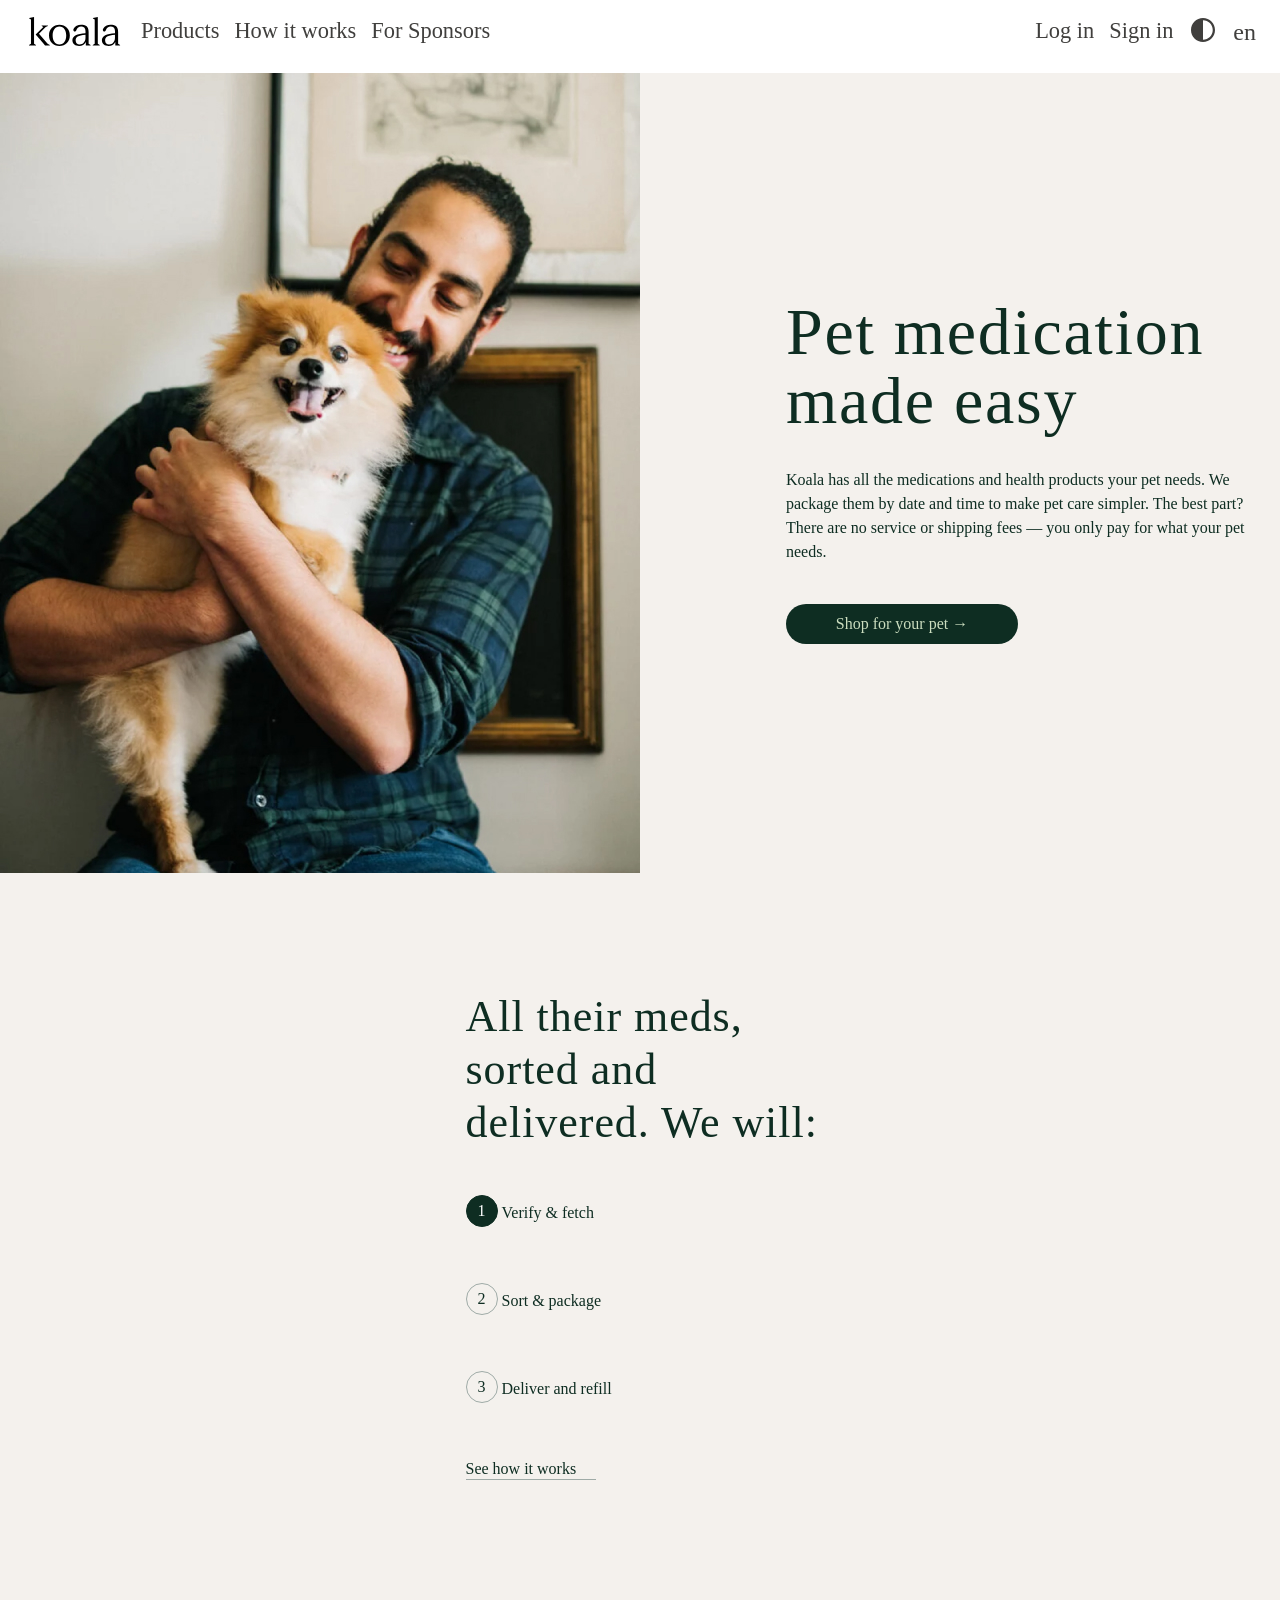
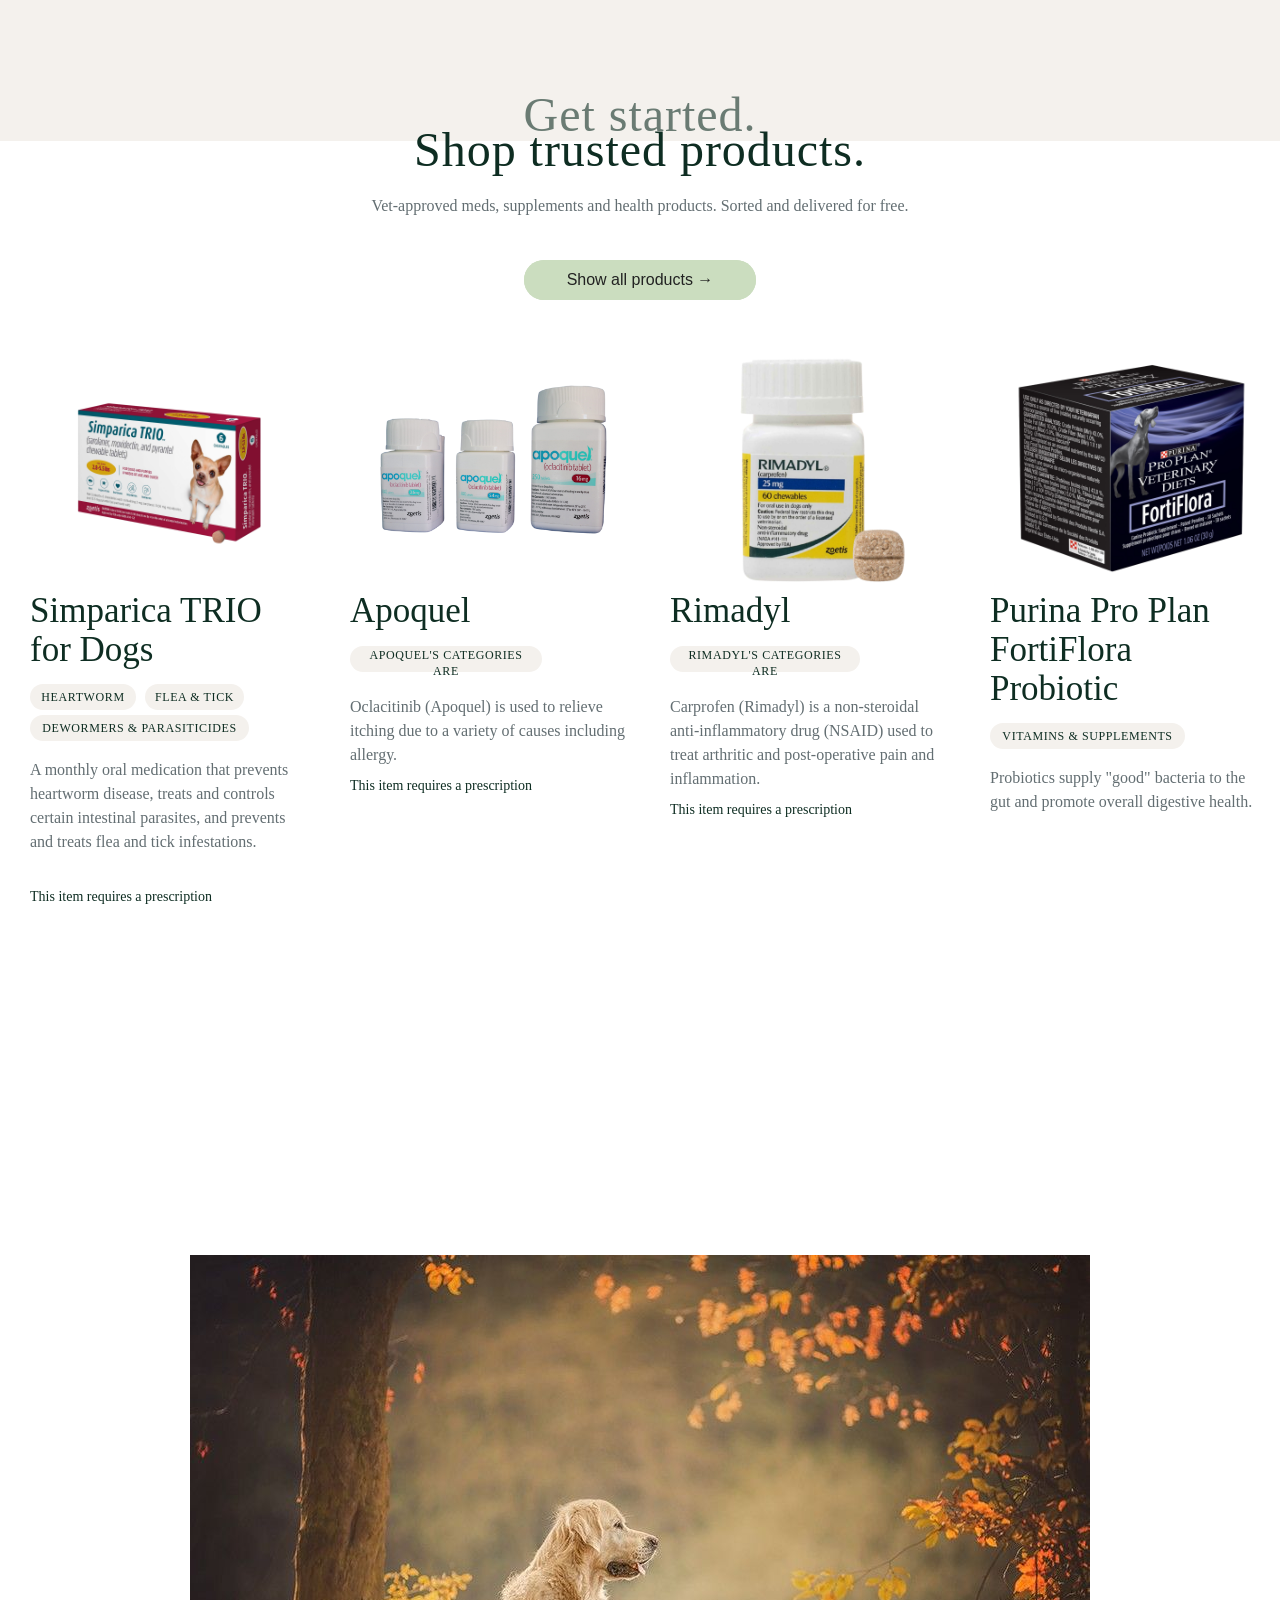
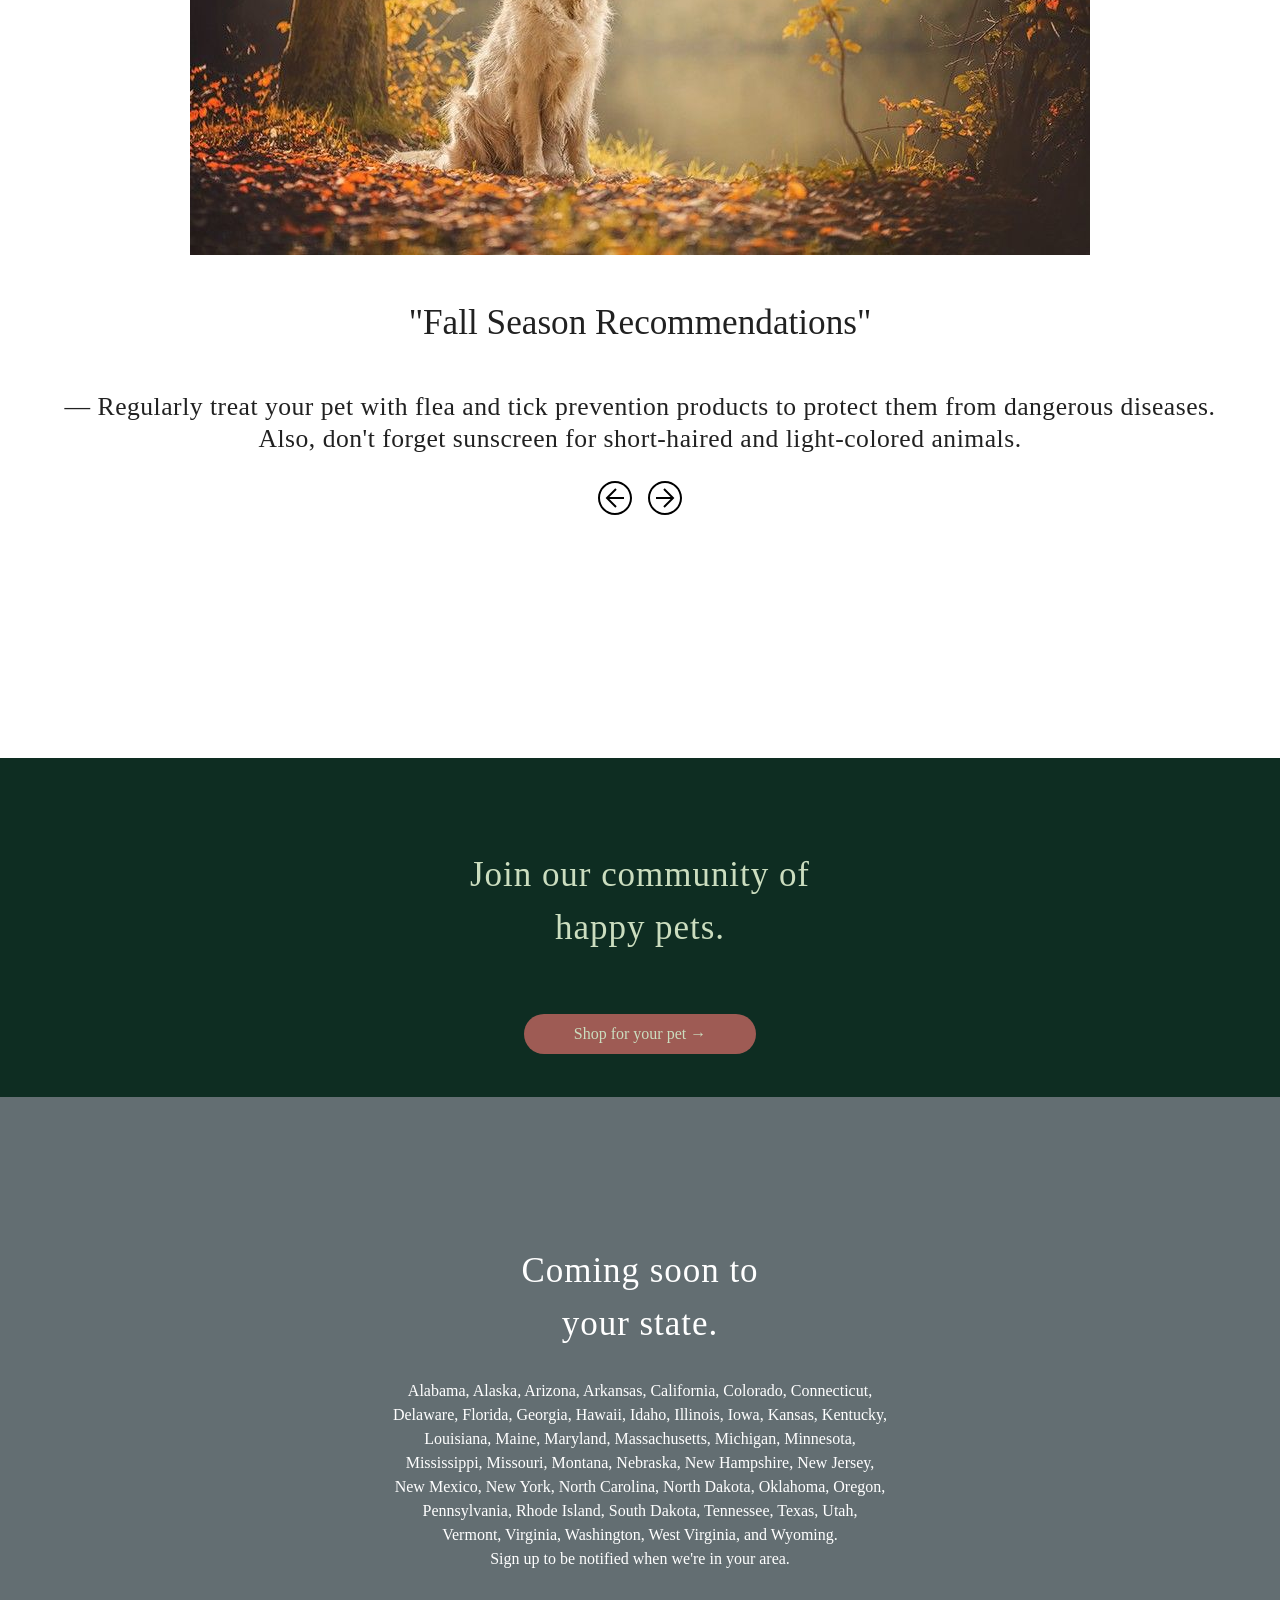
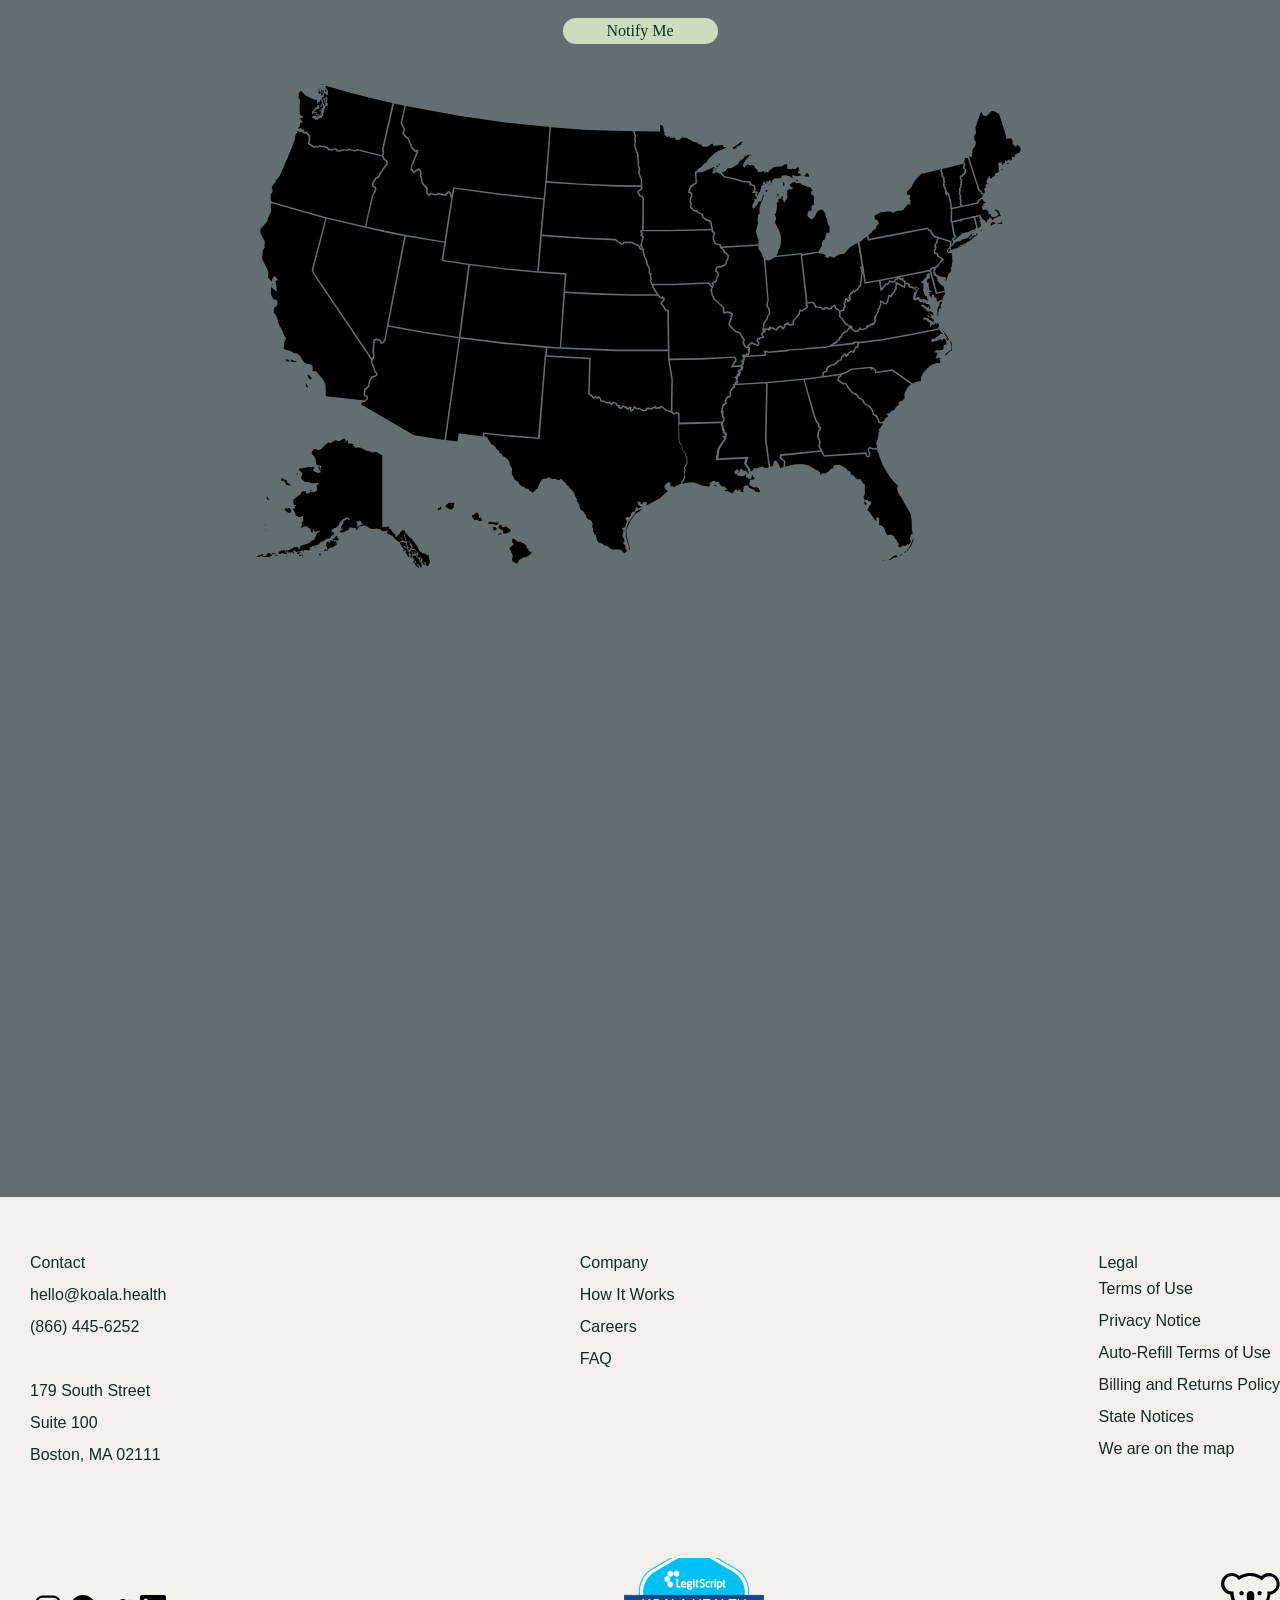
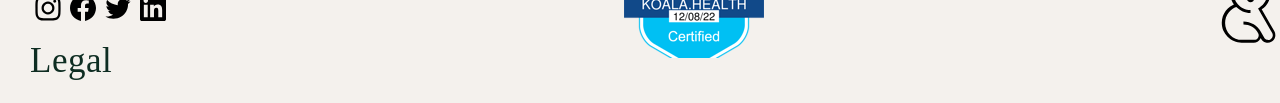
==== commit af200280: "Update index.html" ====
--- a/html/index.html
+++ b/html/index.html
@@ -84,9 +84,9 @@
                         <div class="inro_text_undertitle">
                             <h3 data-i18="104" class="intro_text_undertitle_h3">Koala has all the medications and health products your pet needs. We package them by date and time to make pet care simpler. The best part? There are no service or shipping fees — you only pay for what your pet needs.</h3>
                         </div>
-                         <a href="#" class="button_shop_pet">
-                              <span data-i18="9" class="button_shop_pet_pic">Shop for your pet →</span>
-                        </a>
+                        <div class="button_shop_pet">
+                            <button data-i18="9" type="button" class="button_shop_pet_pic" >Shop for your pet →</button>
+                        </div>
                     </div>
                 </div>
             </div>
--- a/css/style.css
+++ b/css/style.css
@@ -570,7 +570,6 @@
   text-align: center;
   color: #cbddbf;
 }
-
 .intro_wrap {
   display: grid;
   grid-template-columns: repeat(2, 1fr);
